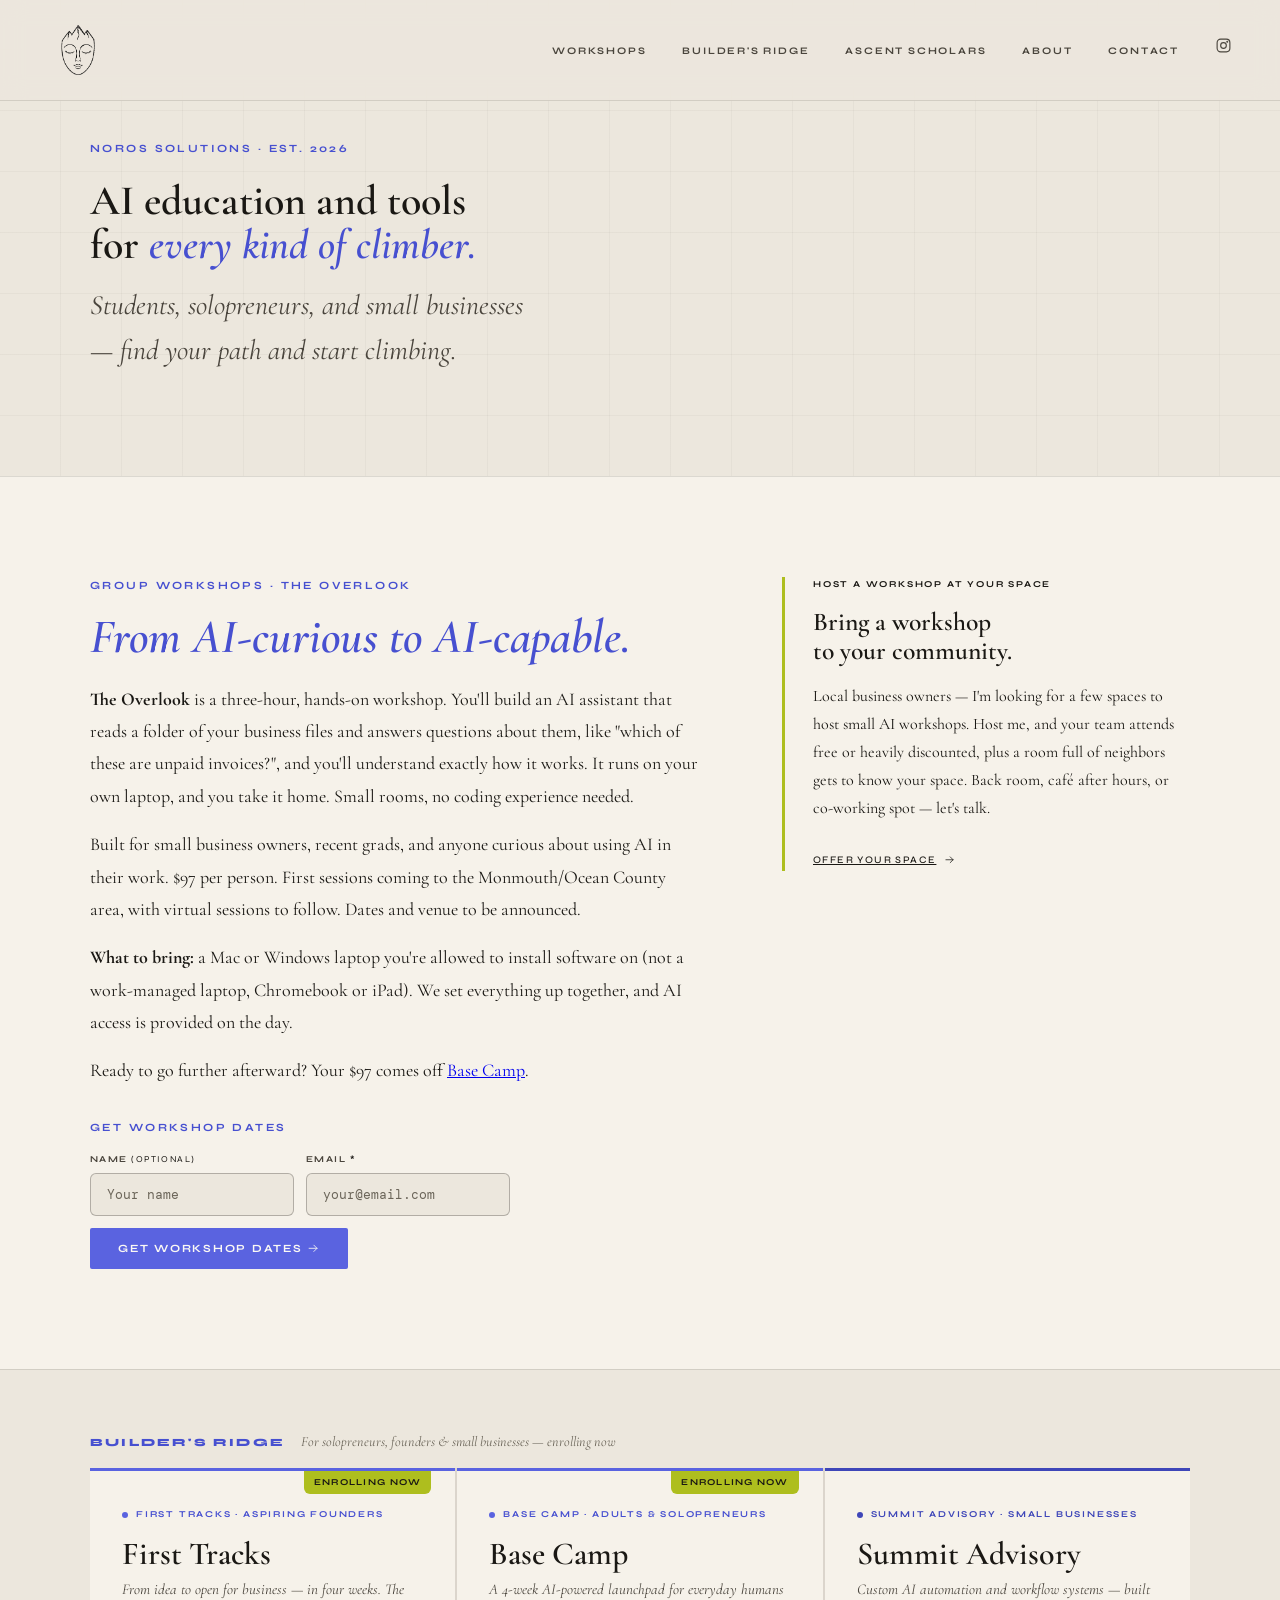
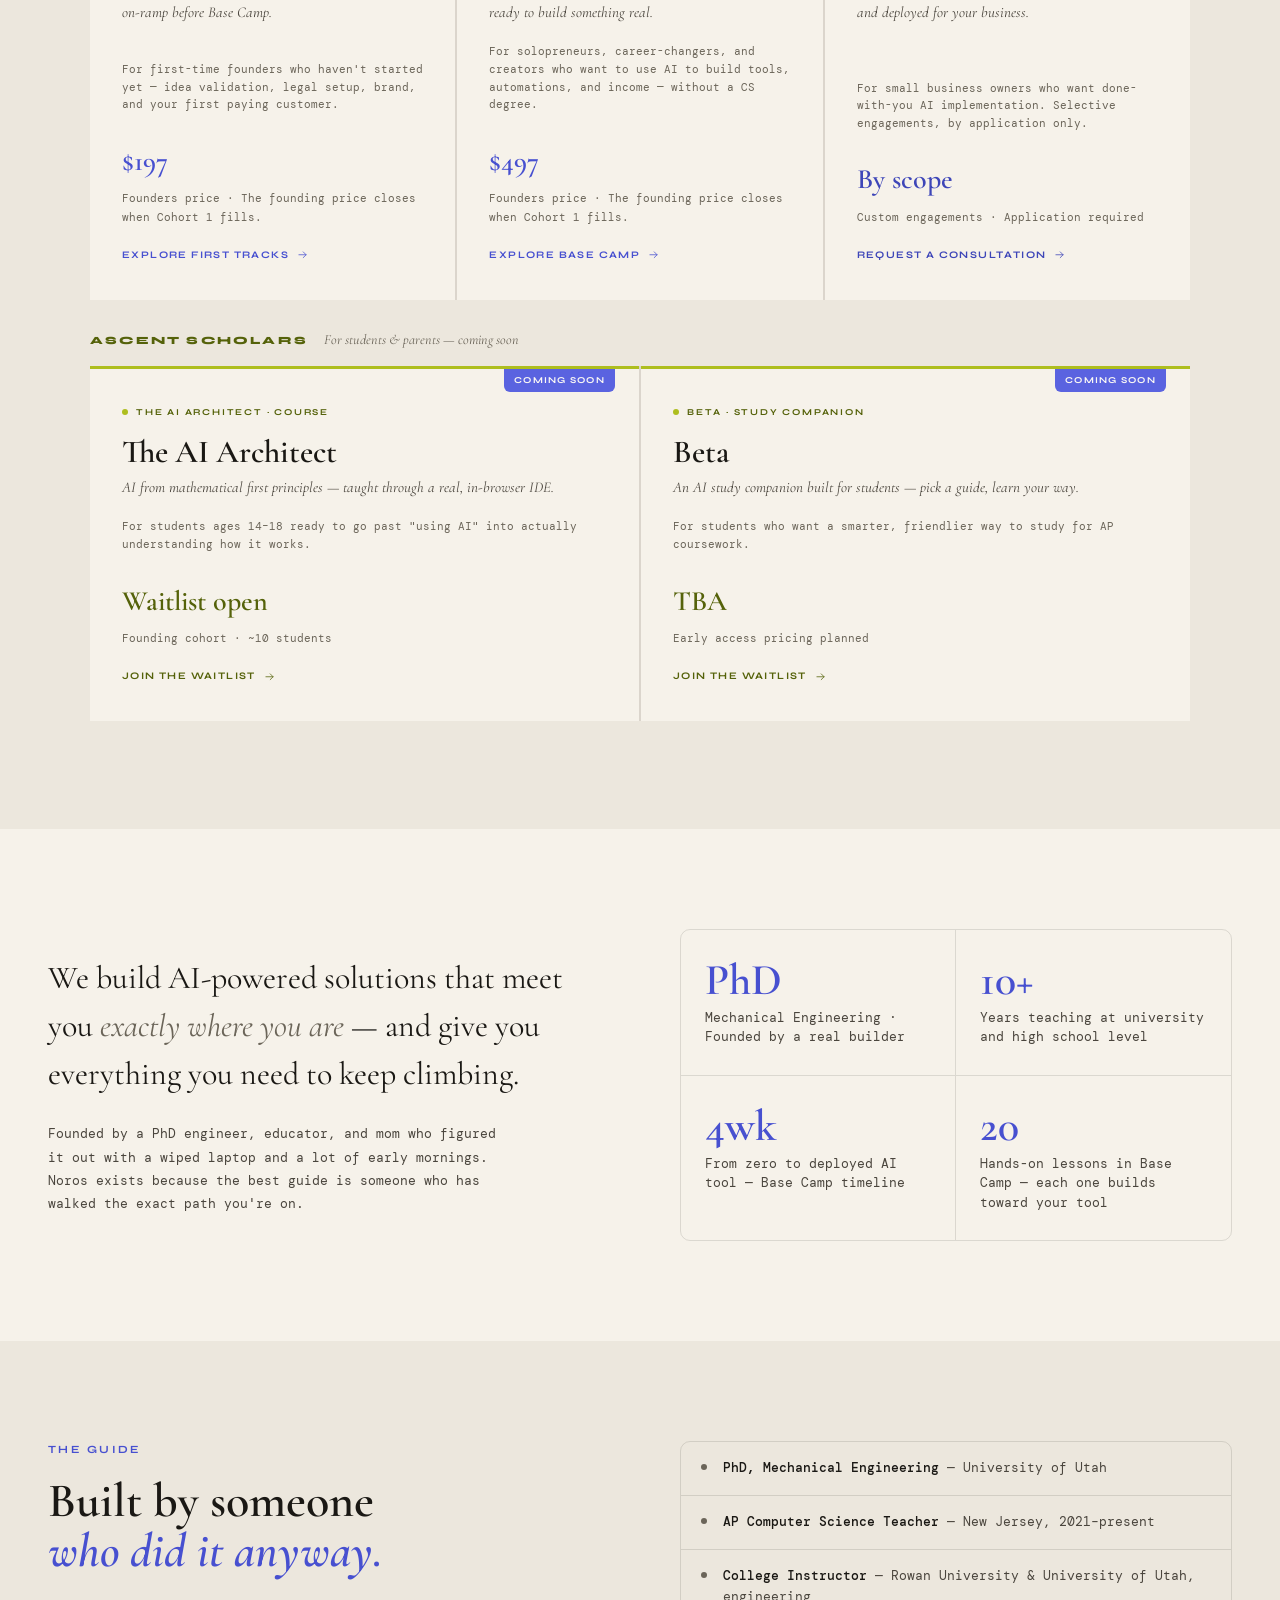
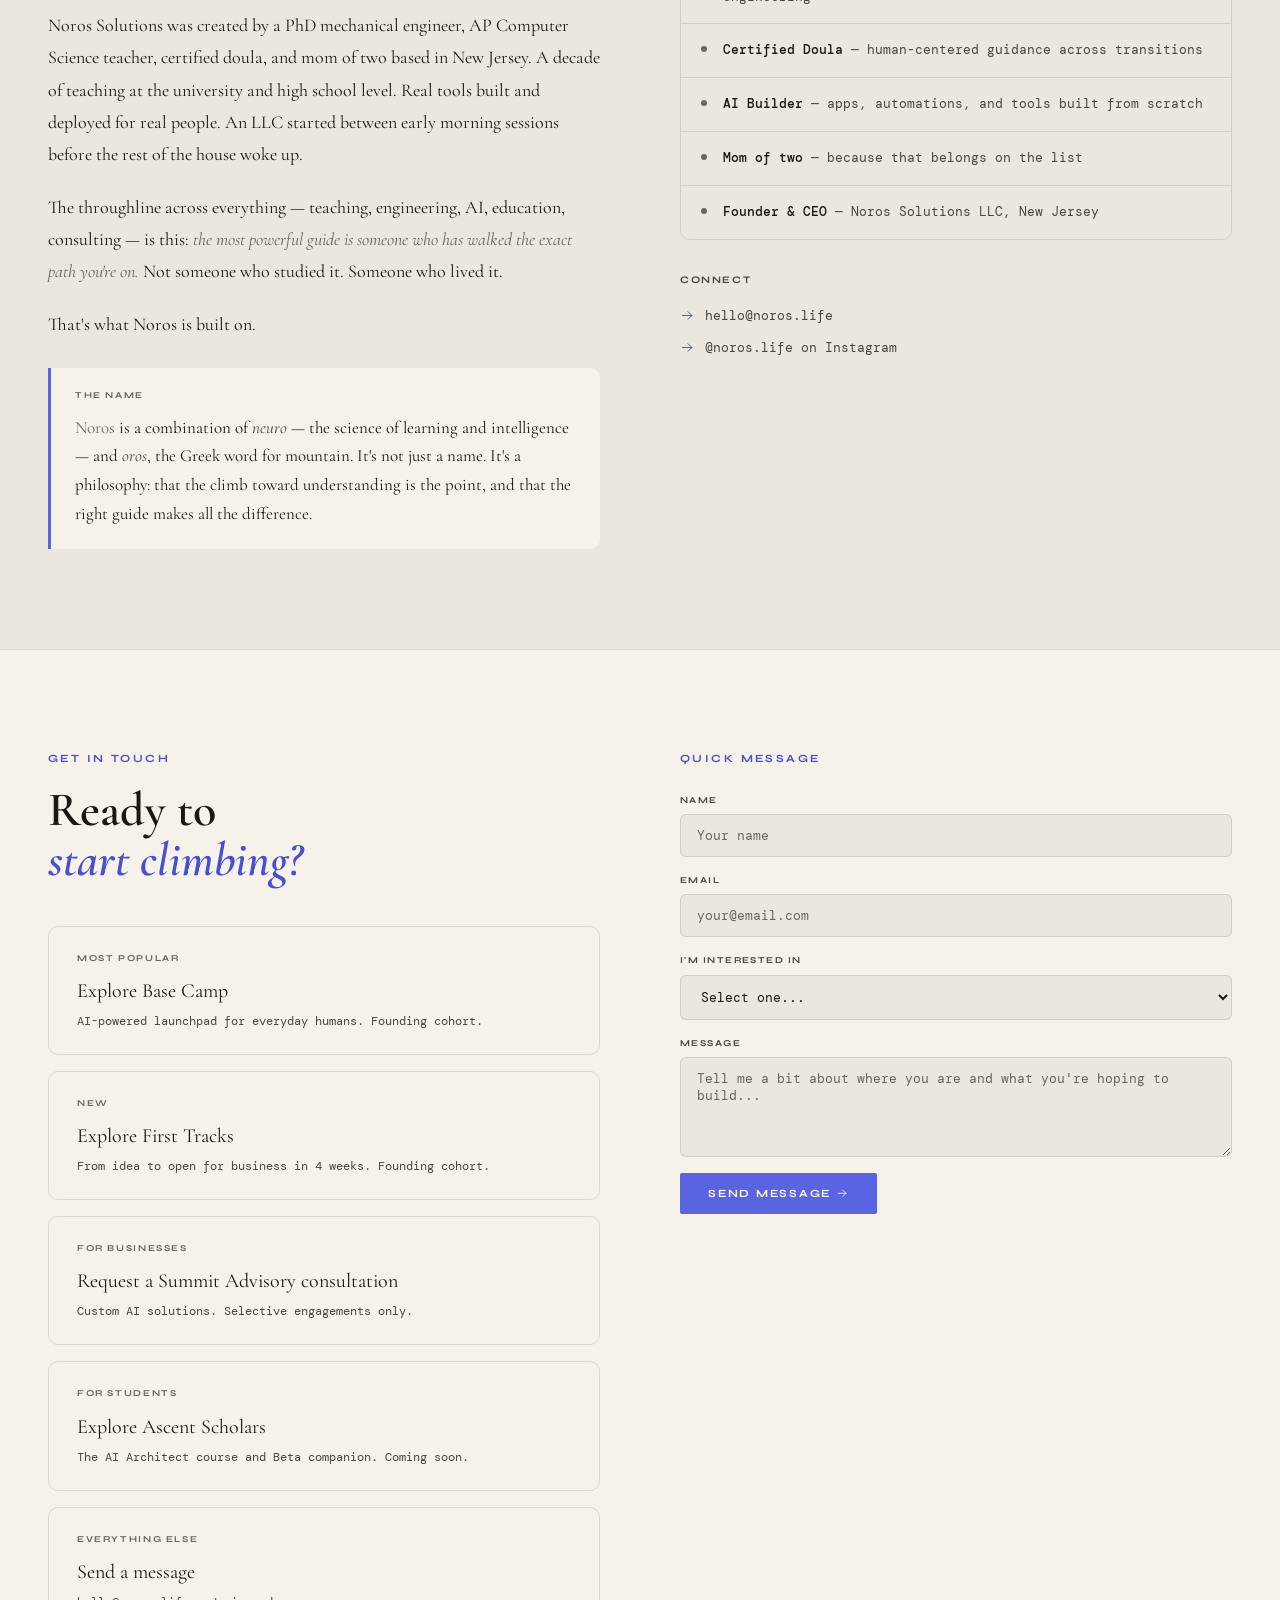
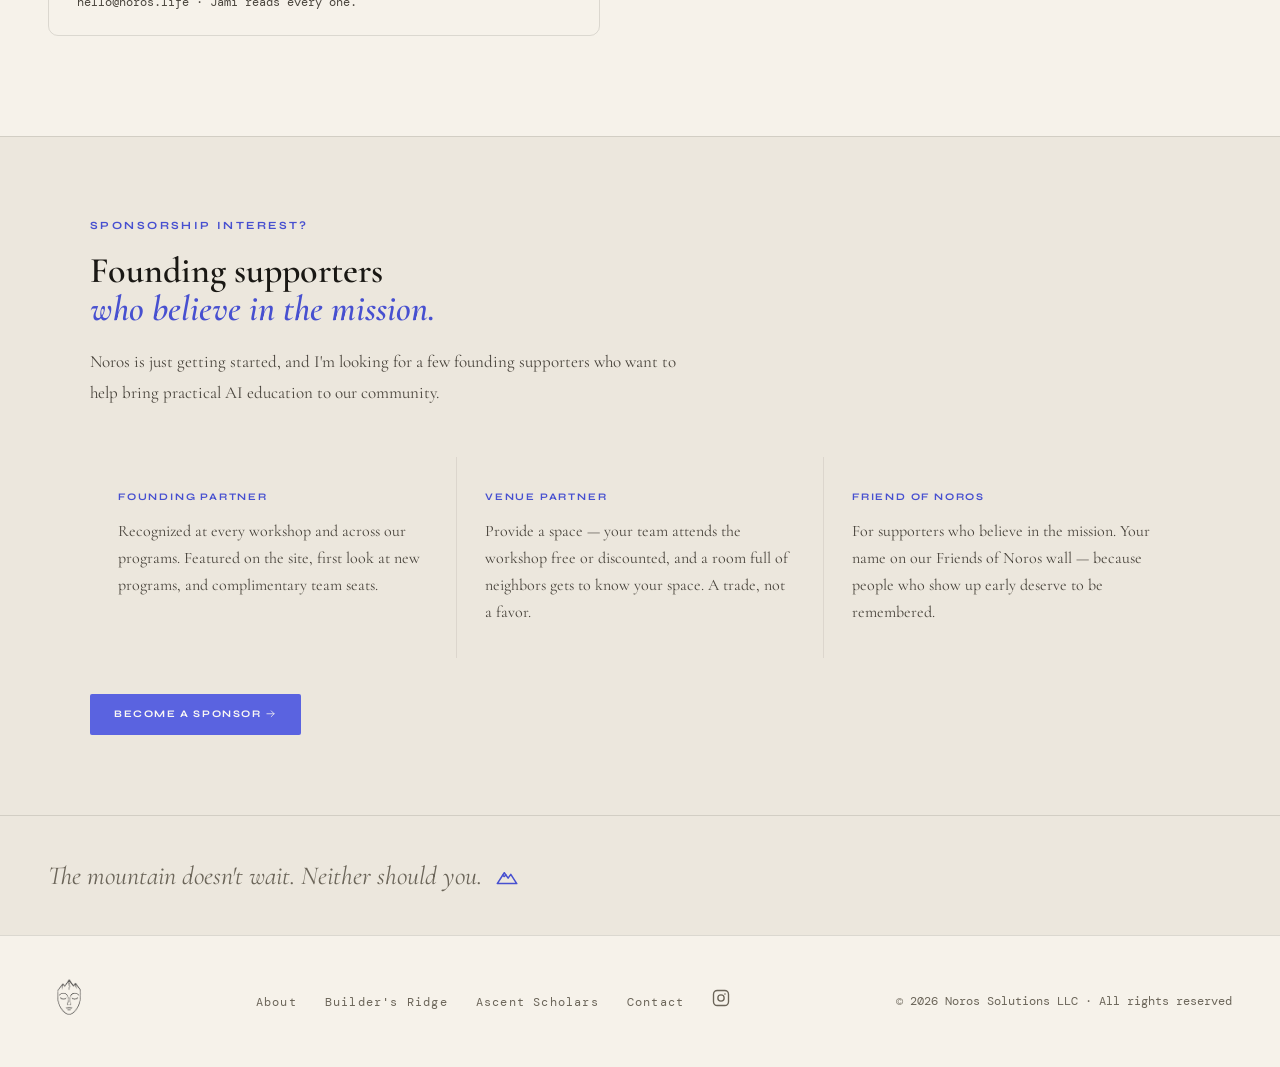
==== index.html @ 1e9efdba "Homepage: describe The Overlook by its outcome, add what-to-bring line Co-Authored-By: Claude Opus 5" ====
<!DOCTYPE html>
<html lang="en" data-theme="light">
<head>
<meta charset="UTF-8">
<meta name="viewport" content="width=device-width, initial-scale=1.0">
<meta name="description" content="Noros Solutions — AI education and consulting for students, solopreneurs, and small businesses.">
<title>Noros Solutions</title>
<link rel="icon" type="image/png" href="/images/favicon.png">
<link rel="apple-touch-icon" href="/images/apple-touch-icon.png">
<link rel="manifest" href="/manifest.webmanifest">
<meta name="theme-color" content="#ECE7DD">
<meta name="apple-mobile-web-app-title" content="Noros">
<link href="https://fonts.googleapis.com/css2?family=Cormorant+Garamond:ital,wght@0,400;0,600;1,400;1,600&family=DM+Mono:wght@400;500&family=Syne:wght@400;700;800&display=swap" rel="stylesheet">
<link rel="stylesheet" href="tokens.css">
<style>
  *, *::before, *::after { box-sizing: border-box; margin: 0; padding: 0; }
  .i { width: 1.15em; height: 1.15em; vertical-align: -0.2em; fill: none; stroke: currentColor; stroke-width: 1.6; stroke-linecap: round; stroke-linejoin: round; }
  html { scroll-behavior: smooth; }
  body { background: var(--bg); color: var(--text-primary); font-family: 'DM Mono', monospace; font-size: 15px; line-height: 1.7; overflow-x: hidden; }

  /* NAV */
  nav { position: fixed; top: 0; left: 0; right: 0; z-index: 100; display: flex; justify-content: space-between; align-items: center; padding: 20px 48px; background: var(--nav-bg); backdrop-filter: blur(12px); border-bottom: var(--rule); transition: padding 0.3s ease; overflow: visible; }
  nav.scrolled { padding: 14px 48px; }
  .nav-logo img { height: 60px; width: auto; display: block; }
  .nav-links { display: flex; gap: 36px; align-items: center; list-style: none; }
  .nav-links a { font-family: 'Syne', sans-serif; font-size: 10px; font-weight: 700; letter-spacing: 0.18em; text-transform: uppercase; color: var(--text-secondary); text-decoration: none; transition: color 0.2s; }
  .nav-links a:hover { color: var(--text-primary); }
  .nav-cta { font-family: 'Syne', sans-serif; font-size: 10px; font-weight: 700; letter-spacing: 0.16em; text-transform: uppercase; color: var(--on-accent) !important; background: var(--accent-fill); padding: 8px 18px; border-radius: 2px; text-decoration: none; transition: opacity 0.2s; }
  .nav-cta:hover { opacity: 0.85; }
  .nav-links a.nav-ig { display: inline-flex; align-items: center; gap: 10px; }
  .nav-ig .i { width: 17px; height: 17px; vertical-align: 0; }
  .nav-ig-label { display: none; }
  .nav-links.open .nav-ig-label { display: inline; }

  .nav-close-btn {
    display: none;
    background: none; border: none;
    color: var(--text-primary); font-size: 26px;
    cursor: pointer; padding: 4px 8px; line-height: 1;
  }
  .nav-menu-btn { display: none; background: none; border: none; cursor: pointer; padding: 4px; flex-direction: column; gap: 5px; }
  .nav-menu-btn span { display: block; width: 22px; height: 1px; background: var(--text-primary); }

  /* HERO */
  #home { display: flex; flex-direction: column; justify-content: center; padding: 140px 48px 48px; position: relative; overflow: hidden; }
  .hero-top { margin-bottom: 48px; }
  .hero-top-left { max-width: 50ch; }
  .hero-texture { position: absolute; inset: 0; z-index: 0; background-image: repeating-linear-gradient(0deg, transparent, transparent 60px, var(--texture-line) 60px, var(--texture-line) 61px), repeating-linear-gradient(90deg, transparent, transparent 60px, var(--texture-line) 60px, var(--texture-line) 61px); }
  .hero-content { position: relative; z-index: 3; max-width: 1100px; margin: 0 auto; width: 100%; }
  .hero-top { margin-bottom: 48px; }
  .hero-eyebrow { font-family: 'Syne', sans-serif; font-size: 11px; font-weight: 700; letter-spacing: 0.22em; text-transform: uppercase; color: var(--accent); margin-bottom: 20px; animation: fadeUp 1s 0.1s ease both; }
  @keyframes fadeUp { from { opacity: 0; transform: translateY(20px); } to { opacity: 1; transform: translateY(0); } }
  .hero-headline { font-family: 'Cormorant Garamond', serif; font-size: clamp(30px, 3.4vw, 42px); font-weight: 600; line-height: 1.05; color: var(--text-primary); margin-bottom: 16px; animation: fadeUp 1s 0.2s ease both; }
  .hero-headline em { font-style: italic; color: var(--accent); }
  .hero-sub { font-family: 'Cormorant Garamond', serif; font-size: clamp(20px, 2.8vw, 28px); font-style: italic; color: var(--text-secondary); max-width: 560px; line-height: 1.6; margin-bottom: 56px; animation: fadeUp 1s 0.3s ease both; }

  /* PATH CARDS */
  .path-grid { display: grid; grid-template-columns: repeat(3, 1fr); gap: 2px; background: var(--grid-gap); animation: fadeUp 1s 0.4s ease both; }
  .path-card { background: var(--surface); padding: 36px 32px; text-decoration: none; color: inherit; display: flex; flex-direction: column; position: relative; overflow: hidden; transition: background 0.3s; border-top: 3px solid transparent; }
  .path-card:hover { background: var(--bg); }
  .path-card.scholars { border-top-color: var(--ascent-fill); }
  .path-card.scholars2 { border-top-color: var(--ascent-fill); }
  .path-card.basecamp { border-top-color: var(--ridge-fill); }
  .path-card.advisory { border-top-color: var(--summit-fill); }
  .path-dot.scholars { background: var(--ascent-fill); }
  .path-dot.scholars2 { background: var(--ascent-fill); }
  .path-dot.basecamp { background: var(--ridge-fill); }
  .path-dot.advisory { background: var(--summit-fill); }
  .path-eyebrow.scholars { color: var(--ascent-text); }
  .path-eyebrow.scholars2 { color: var(--ascent-text); }
  .path-eyebrow.basecamp { color: var(--ridge-text); }
  .path-eyebrow.advisory { color: var(--summit-text); }
  .path-price.scholars { color: var(--ascent-text); }
  .path-price.scholars2 { color: var(--ascent-text); }
  .path-price.basecamp { color: var(--ridge-text); }
  .path-price.advisory { color: var(--summit-text); }
  .path-cta.scholars { color: var(--ascent-text); }
  .path-cta.scholars2 { color: var(--ascent-text); }
  .path-cta.basecamp { color: var(--ridge-text); }
  .path-cta.advisory { color: var(--summit-text); }
  .path-eyebrow { font-family: 'Syne', sans-serif; font-size: 9px; font-weight: 700; letter-spacing: 0.2em; text-transform: uppercase; margin-bottom: 16px; display: flex; align-items: center; gap: 8px; }
  .path-dot { width: 6px; height: 6px; border-radius: 50%; flex-shrink: 0; }
  .path-name { font-family: 'Cormorant Garamond', serif; font-size: clamp(24px, 2.5vw, 34px); font-weight: 600; line-height: 1.0; color: var(--text-primary); margin-bottom: 8px; }
  .path-tagline { font-family: 'Cormorant Garamond', serif; font-style: italic; font-size: 15px; color: var(--text-secondary); margin-bottom: 20px; line-height: 1.5; flex: 1; }
  .path-audience { font-size: 11px; color: var(--text-muted); line-height: 1.6; margin-bottom: 24px; }
  .path-price { font-family: 'Cormorant Garamond', serif; font-size: 28px; font-weight: 600; margin-bottom: 4px; }
  .path-price-note { font-size: 11px; color: var(--text-muted); margin-bottom: 20px; }
  .path-cta { font-family: 'Syne', sans-serif; font-size: 10px; font-weight: 700; letter-spacing: 0.14em; text-transform: uppercase; display: inline-flex; align-items: center; gap: 8px; transition: gap 0.2s; }
  .path-card:hover .path-cta { gap: 14px; }
  .path-badge { position: absolute; top: 0; right: 24px; font-family: 'Syne', sans-serif; font-size: 9px; font-weight: 700; letter-spacing: 0.14em; text-transform: uppercase; padding: 4px 10px; border-radius: 0 0 6px 6px; background: var(--pop-fill); color: var(--pop-ink); }

  /* MISSION */
  #mission { background: var(--surface); padding: 100px 48px; display: grid; grid-template-columns: 1fr 1fr; gap: 80px; align-items: center; }
  .mission-quote { font-family: 'Cormorant Garamond', serif; font-size: clamp(22px, 3vw, 32px); font-weight: 400; line-height: 1.5; color: var(--text-primary); }
  .mission-quote strong { font-style: italic; color: var(--text-muted); font-weight: 400; }
  .mission-stats { display: grid; grid-template-columns: 1fr 1fr; gap: 0; border: var(--rule); border-radius: 10px; }
  .stat-cell { padding: 28px 24px; border-right: var(--rule); border-bottom: var(--rule); }
  .stat-cell:nth-child(2n) { border-right: none; }
  .stat-cell:nth-last-child(-n+2) { border-bottom: none; }
  .stat-num { font-family: 'Cormorant Garamond', serif; font-size: 44px; font-weight: 600; color: var(--accent); line-height: 1; margin-bottom: 6px; }
  .stat-label { font-size: 13px; color: var(--text-secondary); line-height: 1.5; }

  /* ABOUT */
  #about { background: var(--bg); padding: 100px 48px; display: grid; grid-template-columns: 1fr 1fr; gap: 80px; align-items: start; }
  .section-eyebrow { font-family: 'Syne', sans-serif; font-size: 11px; font-weight: 700; letter-spacing: 0.22em; text-transform: uppercase; color: var(--accent); margin-bottom: 16px; }
  .section-title { font-family: 'Cormorant Garamond', serif; font-size: clamp(32px, 4vw, 48px); font-weight: 600; line-height: 1.05; color: var(--text-primary); margin-bottom: 20px; }
  .section-title em { font-style: italic; color: var(--accent); }
  .about-story { font-family: 'Cormorant Garamond', serif; font-size: 18px; line-height: 1.8; color: var(--text-primary); }
  .about-story p { margin-bottom: 20px; }
  .about-story p:last-child { margin-bottom: 0; }
  .about-story em { font-style: italic; color: var(--text-muted); }
  .about-credentials { border: var(--rule); border-radius: 10px; margin-bottom: 32px; }
  .credential-row { display: flex; gap: 16px; padding: 16px 20px; border-bottom: var(--rule); align-items: flex-start; }
  .credential-row:last-child { border-bottom: none; }
  .credential-dot { width: 6px; height: 6px; border-radius: 50%; background: var(--text-muted); flex-shrink: 0; margin-top: 6px; }
  .credential-text { font-size: 13px; color: var(--text-secondary); line-height: 1.6; }
  .credential-text strong { color: var(--text-primary); font-weight: 500; }
  .about-connect { font-family: 'Syne', sans-serif; font-size: 10px; font-weight: 700; letter-spacing: 0.16em; text-transform: uppercase; color: var(--text-secondary); margin-bottom: 16px; }
  .about-links { display: flex; flex-direction: column; gap: 10px; }
  .about-link { font-size: 13px; color: var(--text-secondary); text-decoration: none; display: flex; align-items: center; gap: 10px; transition: color 0.2s; }
  .about-link:hover { color: var(--text-primary); }
  .about-link-arrow { color: var(--accent); display: inline-flex; }

  /* CONTACT */
  #contact { background: var(--surface); padding: 100px 48px; display: grid; grid-template-columns: 1fr 1fr; gap: 80px; align-items: start; border-top: var(--rule); }
  .contact-options { margin-top: 40px; display: flex; flex-direction: column; gap: 16px; }
  .contact-option { border: var(--rule); border-radius: 10px; padding: 24px 28px; text-decoration: none; color: inherit; display: block; transition: border-color 0.2s, background 0.2s; }
  .contact-option:hover { border-color: var(--accent-fill); background: var(--bg); }
  .contact-option-label { font-family: 'Syne', sans-serif; font-size: 9px; font-weight: 700; letter-spacing: 0.18em; text-transform: uppercase; color: var(--text-muted); margin-bottom: 8px; }
  .contact-option-title { font-family: 'Cormorant Garamond', serif; font-size: 20px; color: var(--text-primary); margin-bottom: 4px; }
  .contact-option-desc { font-size: 12px; color: var(--text-secondary); line-height: 1.5; }
  .contact-form { display: flex; flex-direction: column; gap: 16px; }
  .form-group { display: flex; flex-direction: column; gap: 6px; }
  .form-label { font-family: 'Syne', sans-serif; font-size: 9px; font-weight: 700; letter-spacing: 0.16em; text-transform: uppercase; color: var(--text-secondary); }
  .form-input, .form-textarea, .form-select { background: var(--bg); border: var(--rule); color: var(--text-primary); font-family: 'DM Mono', monospace; font-size: 13px; padding: 12px 16px; border-radius: 6px; outline: none; transition: border-color 0.2s; width: 100%; }
  .form-input:focus, .form-textarea:focus, .form-select:focus { border-color: var(--accent-fill); }
  .form-input::placeholder, .form-textarea::placeholder { color: var(--text-muted); }
  .form-textarea { resize: vertical; min-height: 100px; }
  .form-select option { background: var(--surface); }
  .form-submit { font-family: 'Syne', sans-serif; font-size: 11px; font-weight: 700; letter-spacing: 0.16em; text-transform: uppercase; background: var(--accent-fill); color: var(--on-accent); border: none; padding: 14px 28px; border-radius: 2px; cursor: pointer; transition: opacity 0.2s; align-self: flex-start; }
  .form-submit:hover { opacity: 0.85; }

  /* MOUNTAIN FOOTER */
  .mountain-footer { position: relative; height: 120px; display: flex; align-items: center; background: var(--bg); border-top: var(--rule); padding: 0 48px; }
  .mountain-footer-text { font-family: 'Cormorant Garamond', serif; font-size: clamp(18px, 2.5vw, 26px); font-style: italic; color: var(--text-muted); display: flex; align-items: center; gap: 12px; }
  .mountain-icon { display: inline-flex; color: var(--accent); }
  .mountain-icon .i { width: 26px; height: 26px; stroke-width: 1.4; }

  /* FOOTER */
  footer { background: var(--surface); padding: 40px 48px; display: flex; justify-content: space-between; align-items: center; border-top: var(--rule); flex-wrap: wrap; gap: 20px; }
  .footer-logo img { height: 42px; width: auto; }
  .footer-links { display: flex; gap: 28px; list-style: none; flex-wrap: wrap; }
  .footer-links a { font-size: 12px; letter-spacing: 0.1em; color: var(--text-muted); text-decoration: none; transition: color 0.2s; }
  .footer-links a:hover { color: var(--text-secondary); }
  .footer-copy { font-size: 12px; color: var(--text-muted); }

  /* REVEAL */
  .reveal { opacity: 0; transform: translateY(20px); transition: opacity 0.7s ease, transform 0.7s ease; }
  .reveal.visible { opacity: 1; transform: translateY(0); }
  .reveal-delay-1 { transition-delay: 0.1s; }
  .reveal-delay-2 { transition-delay: 0.2s; }

  /* MOBILE */
  @media (max-width: 768px) {
    .nav-links { display: none; }
    .nav-menu-btn { display: flex; }
    .nav-close-btn {
      display: none;
      position: fixed; top: 16px; right: 20px;
      z-index: 1000; background: none; border: none;
      color: var(--text-primary); font-size: 28px;
      cursor: pointer; padding: 4px 10px; line-height: 1;
    }
    .nav-links.open {
      display: block !important;
      position: fixed;
      top: 0; left: 0;
      width: 100vw; height: 100vh;
      background: var(--overlay-bg);
      padding: 80px 32px 40px;
      z-index: 999;
      overflow-y: auto;
      box-sizing: border-box;
    }
    .nav-links.open li { display: block !important; border-bottom: 1px solid var(--border-soft); list-style: none; }
    .nav-links.open a { display: block !important; padding: 16px 0; font-size: 18px !important; color: var(--text-primary) !important; letter-spacing: 0.06em; text-decoration: none; }
    .nav-close-btn.visible { display: block !important; }

    /* ── MOBILE LAYOUT ── */
    nav { padding: 16px 24px; }
    .nav-logo img { height: 40px; }
    #home { padding: 88px 24px 36px; overflow: visible; }
    .hero-sub { margin-bottom: 36px; }
    .path-grid { grid-template-columns: 1fr; }
    .path-card { padding: 28px 24px; }
    #mission { grid-template-columns: 1fr; gap: 48px; padding: 72px 24px; }
    #about { grid-template-columns: 1fr; gap: 48px; padding: 72px 24px; }
    #contact { grid-template-columns: 1fr; gap: 48px; padding: 72px 24px; }
    .mountain-footer { height: 90px; padding: 0 24px; }
    .mountain-footer-text { font-size: 18px; }
    .mountain-icon { display: none; }
    footer { flex-direction: column; align-items: flex-start; padding: 32px 24px; gap: 24px; }
    .footer-links { flex-direction: column; gap: 12px; }
  }

  .noros-origin {
    margin-top: 28px;
    border-left: 3px solid var(--accent-fill);
    background: var(--surface);
    border-radius: 0 10px 10px 0;
    padding: 20px 24px;
  }
  .noros-origin-label {
    font-family: 'Syne', sans-serif;
    font-size: 9px; font-weight: 700;
    letter-spacing: 0.18em; text-transform: uppercase;
    color: var(--text-muted); margin-bottom: 10px;
  }
  .noros-origin-text {
    font-family: 'Cormorant Garamond', serif;
    font-size: 17px; line-height: 1.7; color: var(--text-primary);
  }
  .noros-origin-text strong { color: var(--text-muted); font-weight: 400; }
  .noros-origin-text em { font-style: italic; color: var(--text-secondary); }

  /* TRACK ROWS */
  .path-badge { position: absolute; top: 0; right: 24px; font-family: 'Syne', sans-serif; font-size: 9px; font-weight: 700; letter-spacing: 0.14em; text-transform: uppercase; padding: 4px 10px; border-radius: 0 0 6px 6px; background: var(--pop-fill); color: var(--pop-ink); }
  .path-badge.soon { background: var(--brand-fill); color: var(--brand-ink); }
  .track-row { margin-bottom: 28px; }
  .track-row-header { display: flex; align-items: baseline; gap: 16px; margin-bottom: 14px; flex-wrap: wrap; }
  .track-row-label { font-family: 'Syne', sans-serif; font-size: 11px; font-weight: 800; letter-spacing: 0.2em; text-transform: uppercase; color: var(--ridge-text); }
  .track-row-label.row2 { color: var(--ascent-text); }
  .track-row-sub { font-family: 'Cormorant Garamond', serif; font-style: italic; font-size: 14px; color: var(--text-muted); }
  .path-card.firsttracks { border-top-color: var(--ridge-fill); }
  .path-dot.firsttracks { background: var(--ridge-fill); }
  .path-eyebrow.firsttracks { color: var(--ridge-text); }
  .path-price.firsttracks { color: var(--ridge-text); }
  .path-cta.firsttracks { color: var(--ridge-text); }
  @media (max-width: 768px) {
    .track-row-header { flex-direction: column; gap: 4px; }
  }

  /* COURSES (path cards — extracted from hero into own section) */
  #courses { background: var(--bg); padding: 0 48px 80px; border-top: var(--rule); }
  .courses-inner { max-width: 1100px; margin: 0 auto; width: 100%; padding-top: 60px; }
  @media (max-width: 768px) {
    #courses { padding: 0 24px 56px; }
    .courses-inner { padding-top: 40px; }
  }

  /* WORKSHOPS */
  #workshops {
    background: var(--surface); color: var(--text-primary); padding: 100px 48px; border-top: var(--rule);
  }
  .workshops-inner { max-width: 1100px; margin: 0 auto; display: grid; grid-template-columns: 3fr 2fr; gap: 80px; align-items: start; }
  .workshops-body { font-family: 'Cormorant Garamond', serif; font-size: 18px; line-height: 1.8; color: var(--text-primary); margin-bottom: 32px; }
  .workshops-body p { margin-bottom: 16px; }
  .workshops-body p:last-child { margin-bottom: 0; }

  .workshop-form { display: flex; flex-direction: column; gap: 12px; max-width: 420px; }
  .workshop-form-row { display: grid; grid-template-columns: 1fr 1fr; gap: 12px; }
  .workshop-form-success { display: none; border-left: 3px solid var(--accent-fill); background: var(--pop-wash); padding: 20px 24px; border-radius: 0 10px 10px 0; }
  .workshop-form-success.visible { display: block; }
  .workshop-form-success-title { font-family: 'Cormorant Garamond', serif; font-size: 20px; color: var(--text-primary); margin-bottom: 6px; }
  .workshop-form-success-sub { font-size: 12px; color: var(--text-primary); line-height: 1.6; }

  .workshops-host { border-left: 3px solid var(--pop-fill); padding-left: 28px; }
  .workshops-host-eyebrow { font-family: 'Syne', sans-serif; font-size: 9px; font-weight: 700; letter-spacing: 0.2em; text-transform: uppercase; color: var(--text-primary); margin-bottom: 14px; }
  .workshops-host-title { font-family: 'Cormorant Garamond', serif; font-size: clamp(20px, 2vw, 26px); font-weight: 600; color: var(--text-primary); line-height: 1.15; margin-bottom: 16px; }
  .workshops-host-body { font-family: 'Cormorant Garamond', serif; font-size: 16px; line-height: 1.75; color: var(--text-primary); margin-bottom: 24px; }
  .workshops-host-link { font-family: 'Syne', sans-serif; font-size: 10px; font-weight: 700; letter-spacing: 0.14em; text-transform: uppercase; color: var(--text-primary); text-decoration: underline; font-weight: 500; display: inline-flex; align-items: center; gap: 8px; transition: gap 0.2s; }
  .workshops-host-link:hover { gap: 14px; }

  @media (max-width: 768px) {
    #workshops { padding: 72px 24px; }
    .workshops-inner { grid-template-columns: 1fr; gap: 48px; }
    .workshop-form-row { grid-template-columns: 1fr; }
  }

    /* WORKSHOPS — oatmeal light-band overrides */
  #workshops .form-input,
  #workshops .form-textarea,
  #workshops .form-select { background: var(--bg); border: 1px solid var(--border-strong); color: var(--text-primary); }
  #workshops .form-input::placeholder,
  #workshops .form-textarea::placeholder { color: var(--text-muted); }
  #workshops .form-select option { background: var(--surface); }

  /* SPONSORSHIP */
  #sponsorship { background: var(--bg); padding: 80px 48px; border-top: var(--rule); }
  .sponsorship-inner { max-width: 1100px; margin: 0 auto; }
  .sponsorship-header { max-width: 600px; margin-bottom: 48px; }
  .sponsorship-intro { font-family: 'Cormorant Garamond', serif; font-size: 17px; line-height: 1.8; color: var(--text-secondary); margin-top: 16px; }
  .sponsor-tiers { display: grid; grid-template-columns: repeat(3, 1fr); gap: 1px; background: var(--grid-gap); margin-bottom: 36px; }
  .sponsor-tier { background: var(--bg); padding: 32px 28px; display: flex; flex-direction: column; }
  .sponsor-tier-name { font-family: 'Syne', sans-serif; font-size: 10px; font-weight: 700; letter-spacing: 0.18em; text-transform: uppercase; color: var(--accent); margin-bottom: 12px; }
  .sponsor-tier-desc { font-family: 'Cormorant Garamond', serif; font-size: 16px; line-height: 1.7; color: var(--text-secondary); flex: 1; }
  .sponsorship-cta { font-family: 'Syne', sans-serif; font-size: 10px; font-weight: 700; letter-spacing: 0.16em; text-transform: uppercase; color: var(--on-accent); background: var(--accent-fill); padding: 12px 24px; border-radius: 2px; text-decoration: none; display: inline-block; transition: opacity 0.2s; }
  .sponsorship-cta:hover { opacity: 0.8; }

  @media (max-width: 768px) {
    #sponsorship { padding: 64px 24px; }
    .sponsor-tiers { grid-template-columns: 1fr; }
  }
</style>
</head>
<body>
<!-- Line icons: drawn, because Syne / DM Mono / Cormorant have no arrow, check or symbol glyphs -->
<svg width="0" height="0" style="position:absolute" aria-hidden="true">
  <defs>
    <symbol id="i-flow" viewBox="0 0 24 24"><circle cx="5" cy="6" r="2.2"/><circle cx="19" cy="6" r="2.2"/><circle cx="12" cy="18" r="2.2"/><path d="M7.2 6h9.6M6.2 7.9l4.7 8.2M17.8 7.9l-4.7 8.2"/></symbol>
    <symbol id="i-chat" viewBox="0 0 24 24"><path d="M4 5h16v10H10l-4 4v-4H4z"/><path d="M8 9h8M8 12h5"/></symbol>
    <symbol id="i-code" viewBox="0 0 24 24"><path d="M8 7l-5 5 5 5M16 7l5 5-5 5M13.5 5l-3 14"/></symbol>
    <symbol id="i-compass" viewBox="0 0 24 24"><circle cx="12" cy="12" r="9"/><path d="M15.5 8.5l-2 5-5 2 2-5z"/></symbol>
    <symbol id="i-funnel" viewBox="0 0 24 24"><path d="M3 5h18l-7 8v6l-4-2v-4z"/></symbol>
    <symbol id="i-book" viewBox="0 0 24 24"><path d="M12 6.5C10 5 7 4.5 3 5v13c4-.5 7 0 9 1.5 2-1.5 5-2 9-1.5V5c-4-.5-7 0-9 1.5zM12 6.5v13"/></symbol>
    <symbol id="i-check" viewBox="0 0 24 24"><path d="M4.5 12.5l4.5 4.5L19.5 6.5"/></symbol>
    <symbol id="i-x" viewBox="0 0 24 24"><path d="M6.5 6.5l11 11M17.5 6.5l-11 11"/></symbol>
    <symbol id="i-arrow-r" viewBox="0 0 24 24"><path d="M4 12h15M13 6l6 6-6 6"/></symbol>
    <symbol id="i-arrow-l" viewBox="0 0 24 24"><path d="M20 12H5M11 6l-6 6 6 6"/></symbol>
    <symbol id="i-mountain" viewBox="0 0 24 24"><path d="M3 19l6.5-10 3.5 5 2.5-3.5L21 19z"/><path d="M8 11.3l1.5 1.2 1.5-1.4"/></symbol>
    <symbol id="i-instagram" viewBox="0 0 24 24"><rect x="3" y="3" width="18" height="18" rx="5"/><circle cx="12" cy="12" r="4"/><circle cx="17.3" cy="6.7" r=".6" fill="currentColor"/></symbol>
  </defs>
</svg>

<nav id="navbar">
  <a href="#home" class="nav-logo">
    <img src="/images/noros-logo.png" alt="Noros Solutions">
  </a>
  <ul class="nav-links" id="nav-links">
    <li><a href="#workshops">Workshops</a></li>
    <li><a href="builders-ridge.html">Builder's Ridge</a></li>
    <li><a href="ascent-scholars.html">Ascent Scholars</a></li>
    <li><a href="#about">About</a></li>
    <li><a href="#contact">Contact</a></li>
    <li><a href="https://instagram.com/noros.life" target="_blank" rel="noopener" class="nav-ig" aria-label="Noros Solutions on Instagram"><svg class="i" aria-hidden="true"><use href="#i-instagram"/></svg><span class="nav-ig-label">Instagram</span></a></li>
  </ul>
  <button class="nav-menu-btn" id="menu-btn" aria-label="Open menu">
    <span></span><span></span><span></span>
  </button>
  <button class="nav-close-btn" id="nav-close-btn" aria-label="Close menu"><svg class="i" aria-hidden="true"><use href="#i-x"/></svg></button>
</nav>

<section id="home">
  <div class="hero-texture"></div>
  <div class="hero-content">
    <div class="hero-top">
      <div class="hero-top-left">
        <div class="hero-eyebrow">Noros Solutions · Est. 2026</div>
        <h1 class="hero-headline">
          AI education and tools<br>for <em>every kind of climber.</em>
        </h1>
        <p class="hero-sub">Students, solopreneurs, and small businesses — find your path and start climbing.</p>
      </div>
    </div>
  </div>
</section>

<!-- WORKSHOPS -->
<section id="workshops">
  <div class="workshops-inner reveal">
    <div>
      <div class="section-eyebrow">Group Workshops · The Overlook</div>
      <h2 class="section-title"><em>From AI-curious to AI-capable.</em></h2>
      <div class="workshops-body">
        <p><strong>The Overlook</strong> is a three-hour, hands-on workshop. You'll build an AI assistant that reads a folder of your business files and answers questions about them, like "which of these are unpaid invoices?", and you'll understand exactly how it works. It runs on your own laptop, and you take it home. Small rooms, no coding experience needed.</p>
        <p>Built for small business owners, recent grads, and anyone curious about using AI in their work. $97 per person. First sessions coming to the Monmouth/Ocean County area, with virtual sessions to follow. Dates and venue to be announced.</p>
        <p><strong>What to bring:</strong> a Mac or Windows laptop you're allowed to install software on (not a work-managed laptop, Chromebook or iPad). We set everything up together, and AI access is provided on the day.</p>
        <p>Ready to go further afterward? Your $97 comes off <a href="basecamp.html">Base Camp</a>.</p>
      </div>

      <div id="workshop-form-wrap">
        <div class="section-eyebrow" style="margin-bottom:14px;">Get workshop dates</div>
        <form class="workshop-form" id="workshop-signup-form" novalidate>
          <input type="hidden" name="interest" value="workshops">
          <div class="workshop-form-row">
            <div class="form-group">
              <label class="form-label" for="ws-name">Name <span style="color:var(--text-primary);font-weight:400;">(optional)</span></label>
              <input class="form-input" type="text" id="ws-name" name="name" placeholder="Your name" autocomplete="name">
            </div>
            <div class="form-group">
              <label class="form-label" for="ws-email">Email <span style="color:var(--text-primary);">*</span></label>
              <input class="form-input" type="email" id="ws-email" name="email" placeholder="your@email.com" required autocomplete="email">
            </div>
          </div>
          <div>
            <button type="submit" class="form-submit" id="ws-submit">Get workshop dates <svg class="i" aria-hidden="true"><use href="#i-arrow-r"/></svg></button>
          </div>
          <p id="ws-error" style="display:none;font-size:12px;color:var(--negative);margin-top:4px;">Please enter a valid email address.</p>
        </form>
        <div class="workshop-form-success" id="workshop-success">
          <div class="workshop-form-success-title">You're on the list.</div>
          <div class="workshop-form-success-sub">I'll send dates directly to your inbox as soon as the first sessions are confirmed. See you on the mountain.</div>
        </div>
      </div>
    </div>

    <div class="workshops-host reveal reveal-delay-1">
      <div class="workshops-host-eyebrow">Host a Workshop at Your Space</div>
      <h3 class="workshops-host-title">Bring a workshop<br>to your community.</h3>
      <p class="workshops-host-body">Local business owners — I'm looking for a few spaces to host small AI workshops. Host me, and your team attends free or heavily discounted, plus a room full of neighbors gets to know your space. Back room, café after hours, or co-working spot — let's talk.</p>
      <a href="mailto:hello@noros.life?subject=Workshop%20space%20inquiry" class="workshops-host-link">Offer your space <svg class="i" aria-hidden="true"><use href="#i-arrow-r"/></svg></a>
    </div>
  </div>
</section>

<!-- COURSES -->
<section id="courses">
  <div class="courses-inner">
    <div class="track-row">
      <div class="track-row-header">
        <div class="track-row-label">Builder's Ridge</div>
        <div class="track-row-sub">For solopreneurs, founders &amp; small businesses — enrolling now</div>
      </div>
      <div class="path-grid">

        <a href="firsttracks.html" class="path-card firsttracks">
          <div class="path-badge">Enrolling now</div>
          <div class="path-eyebrow firsttracks">
            <span class="path-dot firsttracks"></span>
            First Tracks · Aspiring founders
          </div>
          <div class="path-name">First Tracks</div>
          <div class="path-tagline">From idea to open for business — in four weeks. The on-ramp before Base Camp.</div>
          <div class="path-audience">For first-time founders who haven't started yet — idea validation, legal setup, brand, and your first paying customer.</div>
          <div class="path-price firsttracks">$197</div>
          <div class="path-price-note">Founders price · The founding price closes when Cohort 1 fills.</div>
          <span class="path-cta firsttracks">Explore First Tracks <svg class="i" aria-hidden="true"><use href="#i-arrow-r"/></svg></span>
        </a>

        <a href="basecamp.html" class="path-card basecamp">
          <div class="path-badge">Enrolling now</div>
          <div class="path-eyebrow basecamp">
            <span class="path-dot basecamp"></span>
            Base Camp · Adults &amp; solopreneurs
          </div>
          <div class="path-name">Base Camp</div>
          <div class="path-tagline">A 4-week AI-powered launchpad for everyday humans ready to build something real.</div>
          <div class="path-audience">For solopreneurs, career-changers, and creators who want to use AI to build tools, automations, and income — without a CS degree.</div>
          <div class="path-price basecamp">$497</div>
          <div class="path-price-note">Founders price · The founding price closes when Cohort 1 fills.</div>
          <span class="path-cta basecamp">Explore Base Camp <svg class="i" aria-hidden="true"><use href="#i-arrow-r"/></svg></span>
        </a>

        <a href="summit-advisory.html" class="path-card advisory">
          <div class="path-eyebrow advisory">
            <span class="path-dot advisory"></span>
            Summit Advisory · Small businesses
          </div>
          <div class="path-name">Summit Advisory</div>
          <div class="path-tagline">Custom AI automation and workflow systems — built and deployed for your business.</div>
          <div class="path-audience">For small business owners who want done-with-you AI implementation. Selective engagements, by application only.</div>
          <div class="path-price advisory">By scope</div>
          <div class="path-price-note">Custom engagements · Application required</div>
          <span class="path-cta advisory">Request a consultation <svg class="i" aria-hidden="true"><use href="#i-arrow-r"/></svg></span>
        </a>

      </div>
    </div>

    <div class="track-row">
      <div class="track-row-header">
        <div class="track-row-label row2">Ascent Scholars</div>
        <div class="track-row-sub">For students &amp; parents — coming soon</div>
      </div>
      <div class="path-grid" style="grid-template-columns: repeat(2, 1fr);">

        <a href="ascent-scholars.html" class="path-card scholars">
          <div class="path-badge soon">Coming soon</div>
          <div class="path-eyebrow scholars">
            <span class="path-dot scholars"></span>
            The AI Architect · Course
          </div>
          <div class="path-name">The AI Architect</div>
          <div class="path-tagline">AI from mathematical first principles — taught through a real, in-browser IDE.</div>
          <div class="path-audience">For students ages 14–18 ready to go past "using AI" into actually understanding how it works.</div>
          <div class="path-price scholars">Waitlist open</div>
          <div class="path-price-note">Founding cohort · ~10 students</div>
          <span class="path-cta scholars">Join the waitlist <svg class="i" aria-hidden="true"><use href="#i-arrow-r"/></svg></span>
        </a>

        <a href="ascent-scholars.html" class="path-card scholars2">
          <div class="path-badge soon">Coming soon</div>
          <div class="path-eyebrow scholars2">
            <span class="path-dot scholars2"></span>
            Beta · Study companion
          </div>
          <div class="path-name">Beta</div>
          <div class="path-tagline">An AI study companion built for students — pick a guide, learn your way.</div>
          <div class="path-audience">For students who want a smarter, friendlier way to study for AP coursework.</div>
          <div class="path-price scholars2">TBA</div>
          <div class="path-price-note">Early access pricing planned</div>
          <span class="path-cta scholars2">Join the waitlist <svg class="i" aria-hidden="true"><use href="#i-arrow-r"/></svg></span>
        </a>

      </div>
    </div>
  </div>
</section>

<section id="mission" class="reveal">
  <div>
    <p class="mission-quote">
      We build AI-powered solutions that meet you <strong>exactly where you are</strong> — and give you everything you need to keep climbing.
    </p>
    <p style="font-size:13px; color:var(--text-secondary); line-height:1.8; max-width:460px; margin-top:24px;">
      Founded by a PhD engineer, educator, and mom who figured it out with a wiped laptop and a lot of early mornings. Noros exists because the best guide is someone who has walked the exact path you're on.
    </p>
  </div>
  <div class="mission-stats">
    <div class="stat-cell">
      <div class="stat-num">PhD</div>
      <div class="stat-label">Mechanical Engineering · Founded by a real builder</div>
    </div>
    <div class="stat-cell">
      <div class="stat-num">10+</div>
      <div class="stat-label">Years teaching at university and high school level</div>
    </div>
    <div class="stat-cell">
      <div class="stat-num">4wk</div>
      <div class="stat-label">From zero to deployed AI tool — Base Camp timeline</div>
    </div>
    <div class="stat-cell">
      <div class="stat-num">20</div>
      <div class="stat-label">Hands-on lessons in Base Camp — each one builds toward your tool</div>
    </div>
  </div>
</section>

<section id="about" class="reveal">
  <div>
    <div class="section-eyebrow">The guide</div>
    <h2 class="section-title">Built by someone<br><em>who did it anyway.</em></h2>
    <div class="about-story" style="margin-top:32px;">
      <p>Noros Solutions was created by a PhD mechanical engineer, AP Computer Science teacher, certified doula, and mom of two based in New Jersey. A decade of teaching at the university and high school level. Real tools built and deployed for real people. An LLC started between early morning sessions before the rest of the house woke up.</p>
      <p>The throughline across everything — teaching, engineering, AI, education, consulting — is this: <em>the most powerful guide is someone who has walked the exact path you're on.</em> Not someone who studied it. Someone who lived it.</p>
      <p>That's what Noros is built on.</p>
    </div>
    <div class="noros-origin">
      <div class="noros-origin-label">The name</div>
      <div class="noros-origin-text"><strong>Noros</strong> is a combination of <em>neuro</em> — the science of learning and intelligence — and <em>oros</em>, the Greek word for mountain. It's not just a name. It's a philosophy: that the climb toward understanding is the point, and that the right guide makes all the difference.</div>
    </div>
  </div>
  <div class="reveal reveal-delay-2">
    <div class="about-credentials">
      <div class="credential-row"><div class="credential-dot"></div><div class="credential-text"><strong>PhD, Mechanical Engineering</strong> — University of Utah</div></div>
      <div class="credential-row"><div class="credential-dot"></div><div class="credential-text"><strong>AP Computer Science Teacher</strong> — New Jersey, 2021–present</div></div>
      <div class="credential-row"><div class="credential-dot"></div><div class="credential-text"><strong>College Instructor</strong> — Rowan University &amp; University of Utah, engineering</div></div>
      <div class="credential-row"><div class="credential-dot"></div><div class="credential-text"><strong>Certified Doula</strong> — human-centered guidance across transitions</div></div>
      <div class="credential-row"><div class="credential-dot"></div><div class="credential-text"><strong>AI Builder</strong> — apps, automations, and tools built from scratch</div></div>
      <div class="credential-row"><div class="credential-dot"></div><div class="credential-text"><strong>Mom of two</strong> — because that belongs on the list</div></div>
      <div class="credential-row"><div class="credential-dot"></div><div class="credential-text"><strong>Founder &amp; CEO</strong> — Noros Solutions LLC, New Jersey</div></div>
    </div>
    <div class="about-connect">Connect</div>
    <div class="about-links">
      <a href="mailto:hello@noros.life" class="about-link"><span class="about-link-arrow"><svg class="i" aria-hidden="true"><use href="#i-arrow-r"/></svg></span>hello@noros.life</a>
      <a href="https://instagram.com/noros.life" target="_blank" rel="noopener" class="about-link"><span class="about-link-arrow"><svg class="i" aria-hidden="true"><use href="#i-arrow-r"/></svg></span>@noros.life on Instagram</a>
    </div>
  </div>
</section>

<section id="contact" class="reveal">
  <div>
    <div class="section-eyebrow">Get in touch</div>
    <h2 class="section-title">Ready to<br><em>start climbing?</em></h2>
    <div class="contact-options">
      <a href="basecamp.html" class="contact-option">
        <div class="contact-option-label">Most popular</div>
        <div class="contact-option-title">Explore Base Camp</div>
        <div class="contact-option-desc">AI-powered launchpad for everyday humans. Founding cohort.</div>
      </a>
      <a href="firsttracks.html" class="contact-option">
        <div class="contact-option-label">New</div>
        <div class="contact-option-title">Explore First Tracks</div>
        <div class="contact-option-desc">From idea to open for business in 4 weeks. Founding cohort.</div>
      </a>
      <a href="summit-advisory.html" class="contact-option">
        <div class="contact-option-label">For businesses</div>
        <div class="contact-option-title">Request a Summit Advisory consultation</div>
        <div class="contact-option-desc">Custom AI solutions. Selective engagements only.</div>
      </a>
      <a href="ascent-scholars.html" class="contact-option">
        <div class="contact-option-label">For students</div>
        <div class="contact-option-title">Explore Ascent Scholars</div>
        <div class="contact-option-desc">The AI Architect course and Beta companion. Coming soon.</div>
      </a>
      <a href="mailto:hello@noros.life" class="contact-option">
        <div class="contact-option-label">Everything else</div>
        <div class="contact-option-title">Send a message</div>
        <div class="contact-option-desc">hello@noros.life · Jami reads every one.</div>
      </a>
    </div>
  </div>
  <div class="reveal reveal-delay-2">
    <div class="section-eyebrow" style="margin-bottom:24px;">Quick message</div>
    <form class="contact-form" action="https://formspree.io/f/xpqnlwja" method="POST">
      <div class="form-group">
        <label class="form-label" for="name">Name</label>
        <input class="form-input" type="text" id="name" name="name" placeholder="Your name" required>
      </div>
      <div class="form-group">
        <label class="form-label" for="email">Email</label>
        <input class="form-input" type="email" id="email" name="email" placeholder="your@email.com" required>
      </div>
      <div class="form-group">
        <label class="form-label" for="interest">I'm interested in</label>
        <select class="form-select" id="interest" name="interest">
          <option value="">Select one...</option>
          <option value="basecamp">Base Camp — 4-week program</option>
          <option value="firsttracks">First Tracks — 4-week program</option>
          <option value="summit">Summit Advisory — business consulting</option>
          <option value="scholars">Ascent Scholars — student programs</option>
          <option value="other">Something else</option>
        </select>
      </div>
      <div class="form-group">
        <label class="form-label" for="message">Message</label>
        <textarea class="form-textarea" id="message" name="message" placeholder="Tell me a bit about where you are and what you're hoping to build..."></textarea>
      </div>
      <button type="submit" class="form-submit">Send message <svg class="i" aria-hidden="true"><use href="#i-arrow-r"/></svg></button>
    </form>
  </div>
</section>

<!-- SPONSORSHIP -->
<section id="sponsorship" class="reveal">
  <div class="sponsorship-inner">
    <div class="sponsorship-header">
      <div class="section-eyebrow">Sponsorship Interest?</div>
      <h2 class="section-title" style="font-size:clamp(24px,3vw,36px);">Founding supporters<br><em>who believe in the mission.</em></h2>
      <p class="sponsorship-intro">Noros is just getting started, and I'm looking for a few founding supporters who want to help bring practical AI education to our community.</p>
    </div>
    <div class="sponsor-tiers">
      <div class="sponsor-tier">
        <div class="sponsor-tier-name">Founding Partner</div>
        <p class="sponsor-tier-desc">Recognized at every workshop and across our programs. Featured on the site, first look at new programs, and complimentary team seats.</p>
      </div>
      <div class="sponsor-tier">
        <div class="sponsor-tier-name">Venue Partner</div>
        <p class="sponsor-tier-desc">Provide a space — your team attends the workshop free or discounted, and a room full of neighbors gets to know your space. A trade, not a favor.</p>
      </div>
      <div class="sponsor-tier">
        <div class="sponsor-tier-name">Friend of Noros</div>
        <p class="sponsor-tier-desc">For supporters who believe in the mission. Your name on our Friends of Noros wall — because people who show up early deserve to be remembered.</p>
      </div>
    </div>
    <a href="mailto:hello@noros.life?subject=Sponsorship%20inquiry" class="sponsorship-cta">Become a sponsor <svg class="i" aria-hidden="true"><use href="#i-arrow-r"/></svg></a>
  </div>
</section>

<div class="mountain-footer">
  <div class="mountain-footer-text">The mountain doesn't wait. Neither should you. <span class="mountain-icon"><svg class="i" aria-hidden="true"><use href="#i-mountain"/></svg></span></div>
</div>

<footer>
  <a href="#home" class="footer-logo">
    <img src="/images/noros-logo.png" alt="Noros Solutions">
  </a>
  <ul class="footer-links">
    <li><a href="#about">About</a></li>
    <li><a href="builders-ridge.html">Builder's Ridge</a></li>
    <li><a href="ascent-scholars.html">Ascent Scholars</a></li>
    <li><a href="mailto:hello@noros.life">Contact</a></li>
    <li>
      <a href="https://instagram.com/noros.life" target="_blank" rel="noopener" aria-label="Noros Solutions on Instagram" style="display:flex; align-items:center;">
        <svg width="18" height="18" viewBox="0 0 24 24" fill="none" xmlns="http://www.w3.org/2000/svg">
          <rect x="2" y="2" width="20" height="20" rx="5" stroke="currentColor" stroke-width="1.8"/>
          <circle cx="12" cy="12" r="4.2" stroke="currentColor" stroke-width="1.8"/>
          <circle cx="17.3" cy="6.7" r="1.1" fill="currentColor"/>
        </svg>
      </a>
    </li>
  </ul>
  <div class="footer-copy">© 2026 Noros Solutions LLC · All rights reserved</div>
</footer>

<script>
  // Nav scroll
  const navbar = document.getElementById('navbar');
  window.addEventListener('scroll', () => {
    navbar.classList.toggle('scrolled', window.scrollY > 40);
  });

  // Reveal on scroll
  const reveals = document.querySelectorAll('.reveal');
  if ('IntersectionObserver' in window) {
    const observer = new IntersectionObserver((entries) => {
      entries.forEach(entry => {
        if (entry.isIntersecting) {
          entry.target.classList.add('visible');
          observer.unobserve(entry.target);
        }
      });
    }, { threshold: 0.05 });
    reveals.forEach(el => observer.observe(el));
  } else {
    reveals.forEach(el => el.classList.add('visible'));
  }

  // Mobile menu
  const menuBtn = document.getElementById('menu-btn');
  const navLinks = document.getElementById('nav-links');
  const navCloseBtn = document.getElementById('nav-close-btn');

  function openNav() {
    navLinks.classList.add('open');
    navCloseBtn.classList.add('visible');
    menuBtn.style.visibility = 'hidden';
    document.body.style.overflow = 'hidden';
  }
  function closeNav() {
    navLinks.classList.remove('open');
    navCloseBtn.classList.remove('visible');
    menuBtn.style.visibility = 'visible';
    document.body.style.overflow = '';
  }

  menuBtn.addEventListener('click', openNav);
  navCloseBtn.addEventListener('click', closeNav);
  navLinks.querySelectorAll('a').forEach(link => {
    link.addEventListener('click', closeNav);
  });

  // Workshop email signup — async Formspree submit
  const wsForm = document.getElementById('workshop-signup-form');
  if (wsForm) {
    wsForm.addEventListener('submit', async function(e) {
      e.preventDefault();
      const emailEl = document.getElementById('ws-email');
      const errorEl = document.getElementById('ws-error');
      const submitBtn = document.getElementById('ws-submit');

      if (!emailEl.value || !/^[^\s@]+@[^\s@]+\.[^\s@]+$/.test(emailEl.value)) {
        errorEl.style.display = 'block';
        emailEl.focus();
        return;
      }
      errorEl.style.display = 'none';
      submitBtn.textContent = 'Sending…';
      submitBtn.disabled = true;

      try {
        const res = await fetch('https://formspree.io/f/xpqnlwja', {
          method: 'POST',
          headers: { 'Accept': 'application/json' },
          body: new FormData(wsForm)
        });
        if (res.ok) {
          wsForm.style.display = 'none';
          document.getElementById('workshop-success').classList.add('visible');
        } else {
          submitBtn.innerHTML = 'Get workshop dates <svg class="i" aria-hidden="true"><use href="#i-arrow-r"/></svg>';
          submitBtn.disabled = false;
          errorEl.textContent = 'Something went wrong — please try again or email hello@noros.life.';
          errorEl.style.display = 'block';
        }
      } catch {
        submitBtn.innerHTML = 'Get workshop dates <svg class="i" aria-hidden="true"><use href="#i-arrow-r"/></svg>';
        submitBtn.disabled = false;
        errorEl.textContent = 'Something went wrong — please try again or email hello@noros.life.';
        errorEl.style.display = 'block';
      }
    });
  }
</script>
</body>
</html>
---- tokens.css ----
/* Noros design tokens — shared by the six main pages (beta.html is separate).

   Themes: dark is the default. A page opts into the oatmeal light theme
   (Periwinkle + Chartreuse, Oct 2026) with <html data-theme="light">.
   Migrated to light so far: summit-advisory.html.
   TODO(theme): the other pages still contain hard-coded hex / rgba() colours
   that bypass these tokens — migrate each page before flipping its attribute.

   Rules:
   - Page styles reference layer 2 (semantic) only, never layer 1 (palette).
   - Page-local tokens (e.g. --oatmeal, --ridge-1/2/3, the --accent aliases)
     live in each page's own :root block, after this file is linked.
*/

/* ── Layer 1 · palette: raw colours, named once ── */
:root {
  --stone: #1a1814;
  --ash:   #2e2b26;
  --bark:  #8a8278;
  --mist:  #b8b2a8;
  --snow:  #f4f1ec;
  --cream: #faf8f4;

  --ember: #c4603a;
  --pine:  #3d5a3e;
  --sky:   #7ba3c0;
  --clay:  #b68877;

  --lime:       #C7DB33;
  --indigo:     #3A56D4;
  --periwinkle: #8B9CF2;
  --navy:       #2A3A8C;
  --lavender:   #8189E8;
  --coral:      #F2825F;

  --line: rgba(184,178,168,0.2);

  /* Light theme (oatmeal ground). -text variants are darkened so small
     text clears WCAG AA 4.5:1 on both --oat and --oat-light. */
  --oat:        #ECE7DD;
  --oat-light:  #F6F2EA;
  --umber:      #4A453D;   /* secondary text, 7.7:1 on oat */
  --taupe:      #6B6559;   /* muted text, 4.7:1 on oat */
  --peri:       #5A63E0;   /* periwinkle fill */
  --peri-ink:   #4750D0;   /* periwinkle as text, 5.1:1 */
  --peri-deep:  #3E46B8;   /* Summit: deeper periwinkle, 6.2:1 */
  --chartreuse: #AEBE1E;   /* fill only — 1.7:1 as text, never use for text */
  --olive:      #55620A;   /* chartreuse as text, 5.4:1 */
  --moss:       #2F6B4F;
  --rust:       #A8441F;
}

/* ── Layer 2 · semantic: dark theme (default) ── */
:root {
  --bg:             var(--stone);  /* page and section backgrounds */
  --surface:        var(--ash);    /* cards, bands, form containers */
  --text-primary:   var(--snow);   /* headings, body copy */
  --text-secondary: var(--mist);   /* descriptions, lesson lists, labels */
  --text-muted:     var(--bark);   /* notes, placeholders, indicator dots */
  --border:         var(--line);
  --rule:           1px solid var(--border);
  --positive:       var(--pine);   /* "after" / yes states */
  --negative:       var(--ember);  /* "before" / no states */
  color-scheme: dark;

  /* Washes and hairlines that used to be hard-coded rgba() */
  --nav-bg:        rgba(26,24,20,0.92);   /* fixed nav, translucent */
  --overlay-bg:    var(--stone);          /* full-screen mobile menu */
  --grid-gap:      rgba(184,178,168,0.08);/* 2px gutters between cards */
  --texture-line:  rgba(184,178,168,0.03);/* hero graph-paper texture */
  --border-strong: rgba(184,178,168,0.3); /* ghost buttons */
  --border-soft:   rgba(184,178,168,0.15);/* pills, menu rows */
  --watermark:     rgba(182,136,119,0.07);/* big background numerals */

  /* Secondary "pop" colour: tags, step numbers, yes-marks */
  --pop-fill: var(--lime); --pop-text: var(--lime); --pop-ink: var(--stone);
  --pop-wash: rgba(199,219,51,0.12);

  /* Track roles: -fill = backgrounds and borders, -text = text on --bg,
     -ink = text on -fill */
  --ridge-fill:  var(--indigo); --ridge-text:  var(--periwinkle); --ridge-ink:  var(--snow);
  --ascent-fill: var(--lime);   --ascent-text: var(--lime);       --ascent-ink: var(--stone);
  --summit-fill: var(--navy);   --summit-text: var(--lavender);   --summit-ink: var(--snow);
  --brand-fill:  var(--coral);  --brand-text:  var(--coral);      --brand-ink:  var(--stone);

  /* Page accent. Defaults to the brand; single-track pages re-point these
     at their track in their own :root. Themes should redefine the track
     roles above, not these aliases. */
  --accent:      var(--brand-text);
  --accent-fill: var(--brand-fill);
  --on-accent:   var(--brand-ink);
}

/* ── Sizing: theme-independent ── */
:root {
  --logo-nav-height: 52px;  /* centred header logo on the programme pages */
}

/* ── Layer 2 · semantic: light theme — Periwinkle + Chartreuse on oatmeal ──
   Opt in per page with <html data-theme="light">.
   Track mapping: periwinkle = Noros brand + Builder's Ridge, deeper
   periwinkle = Summit Advisory, chartreuse = Ascent Scholars and the
   site-wide pop colour.
   To go to ONE palette site-wide later, point every track role at the same
   pair (e.g. set --summit-* and --ascent-* to the --brand-* values). */
:root[data-theme="light"] {
  --bg:             var(--oat);
  --surface:        var(--oat-light);
  --text-primary:   var(--stone);
  --text-secondary: var(--umber);
  --text-muted:     var(--taupe);
  --border:         rgba(26,24,20,0.12);
  --positive:       var(--olive);
  --negative:       var(--rust);
  color-scheme: light;

  --nav-bg:        rgba(236,231,221,0.92);
  --overlay-bg:    var(--oat);
  --grid-gap:      rgba(26,24,20,0.08);
  --texture-line:  rgba(26,24,20,0.035);
  --border-strong: rgba(26,24,20,0.28);
  --border-soft:   rgba(26,24,20,0.14);
  --watermark:     rgba(90,99,224,0.08);

  --ridge-fill:  var(--peri);       --ridge-text:  var(--peri-ink);  --ridge-ink:  var(--cream);
  --ascent-fill: var(--chartreuse); --ascent-text: var(--olive);     --ascent-ink: var(--stone);
  --summit-fill: var(--peri-deep);  --summit-text: var(--peri-deep); --summit-ink: var(--cream);
  --brand-fill:  var(--peri);       --brand-text:  var(--peri-ink);  --brand-ink:  var(--cream);

  --pop-fill: var(--chartreuse); --pop-text: var(--olive); --pop-ink: var(--stone);
  --pop-wash: rgba(174,190,30,0.22);
}
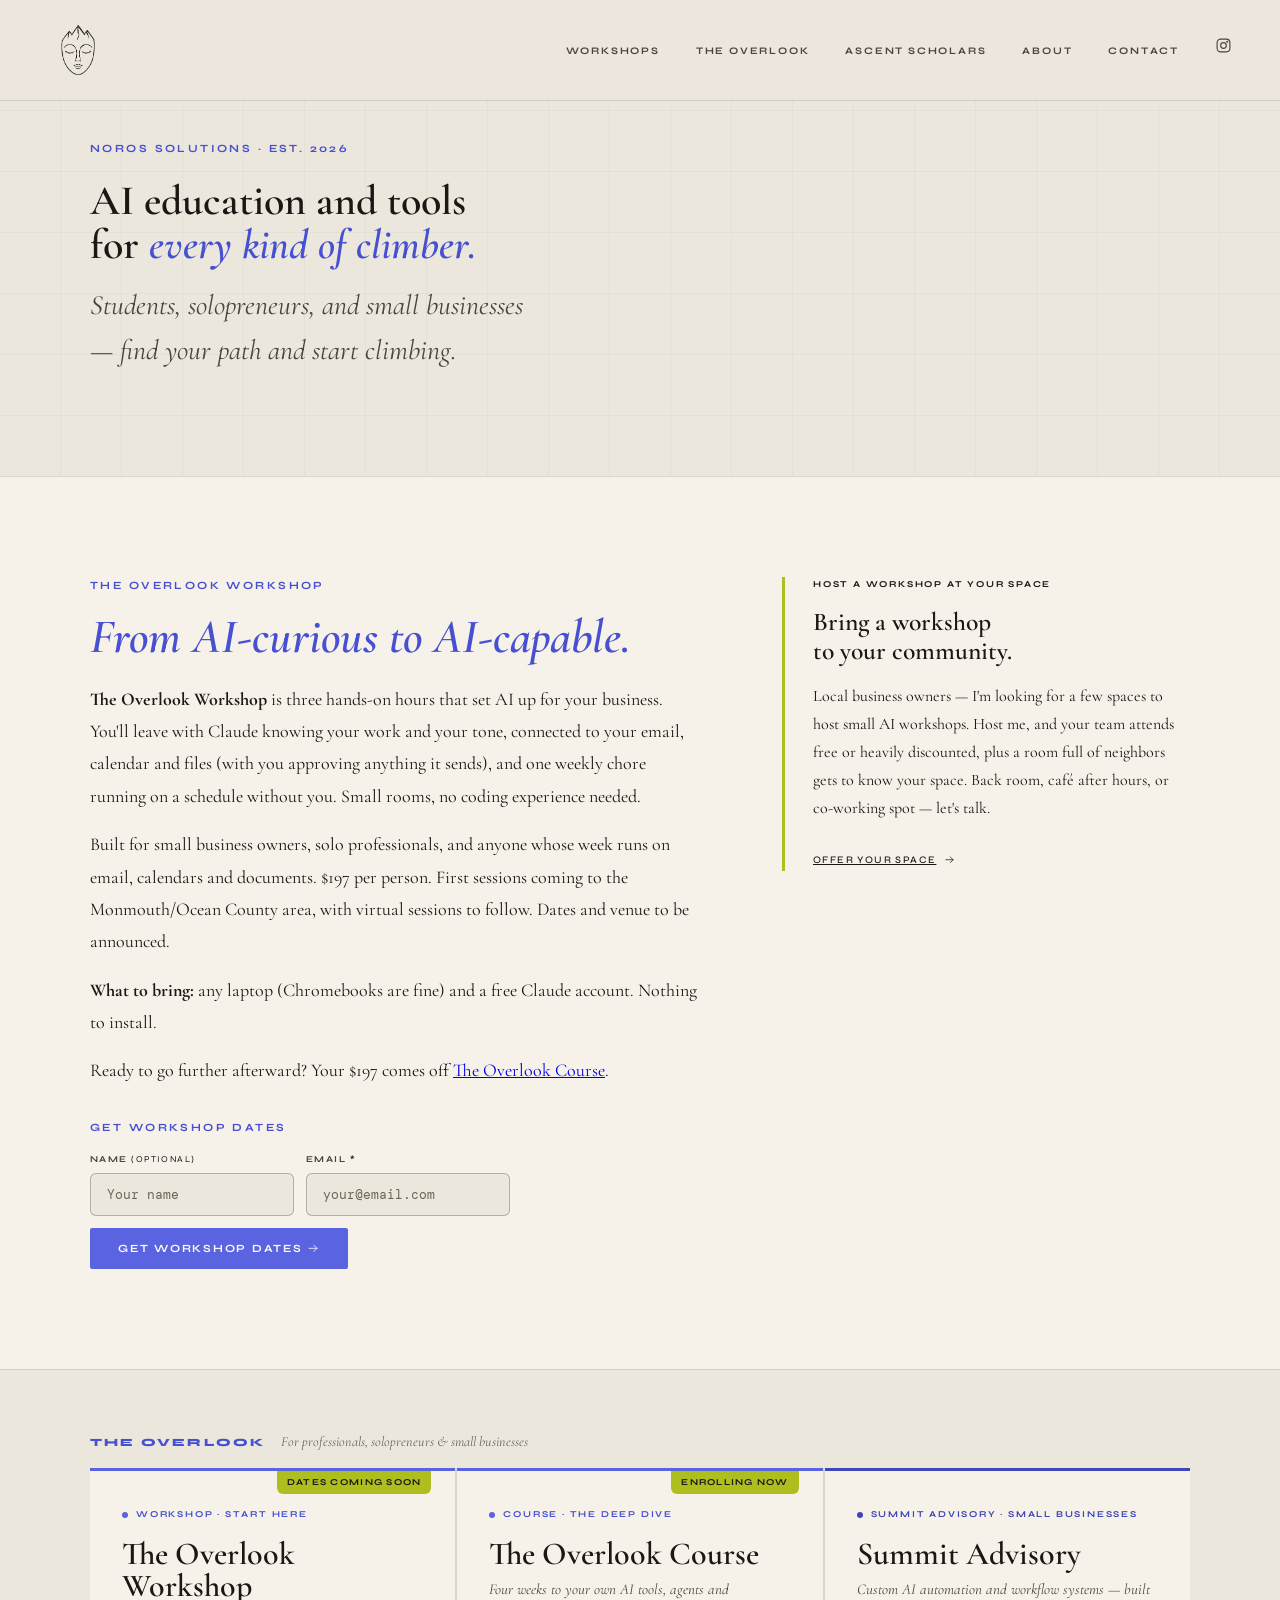
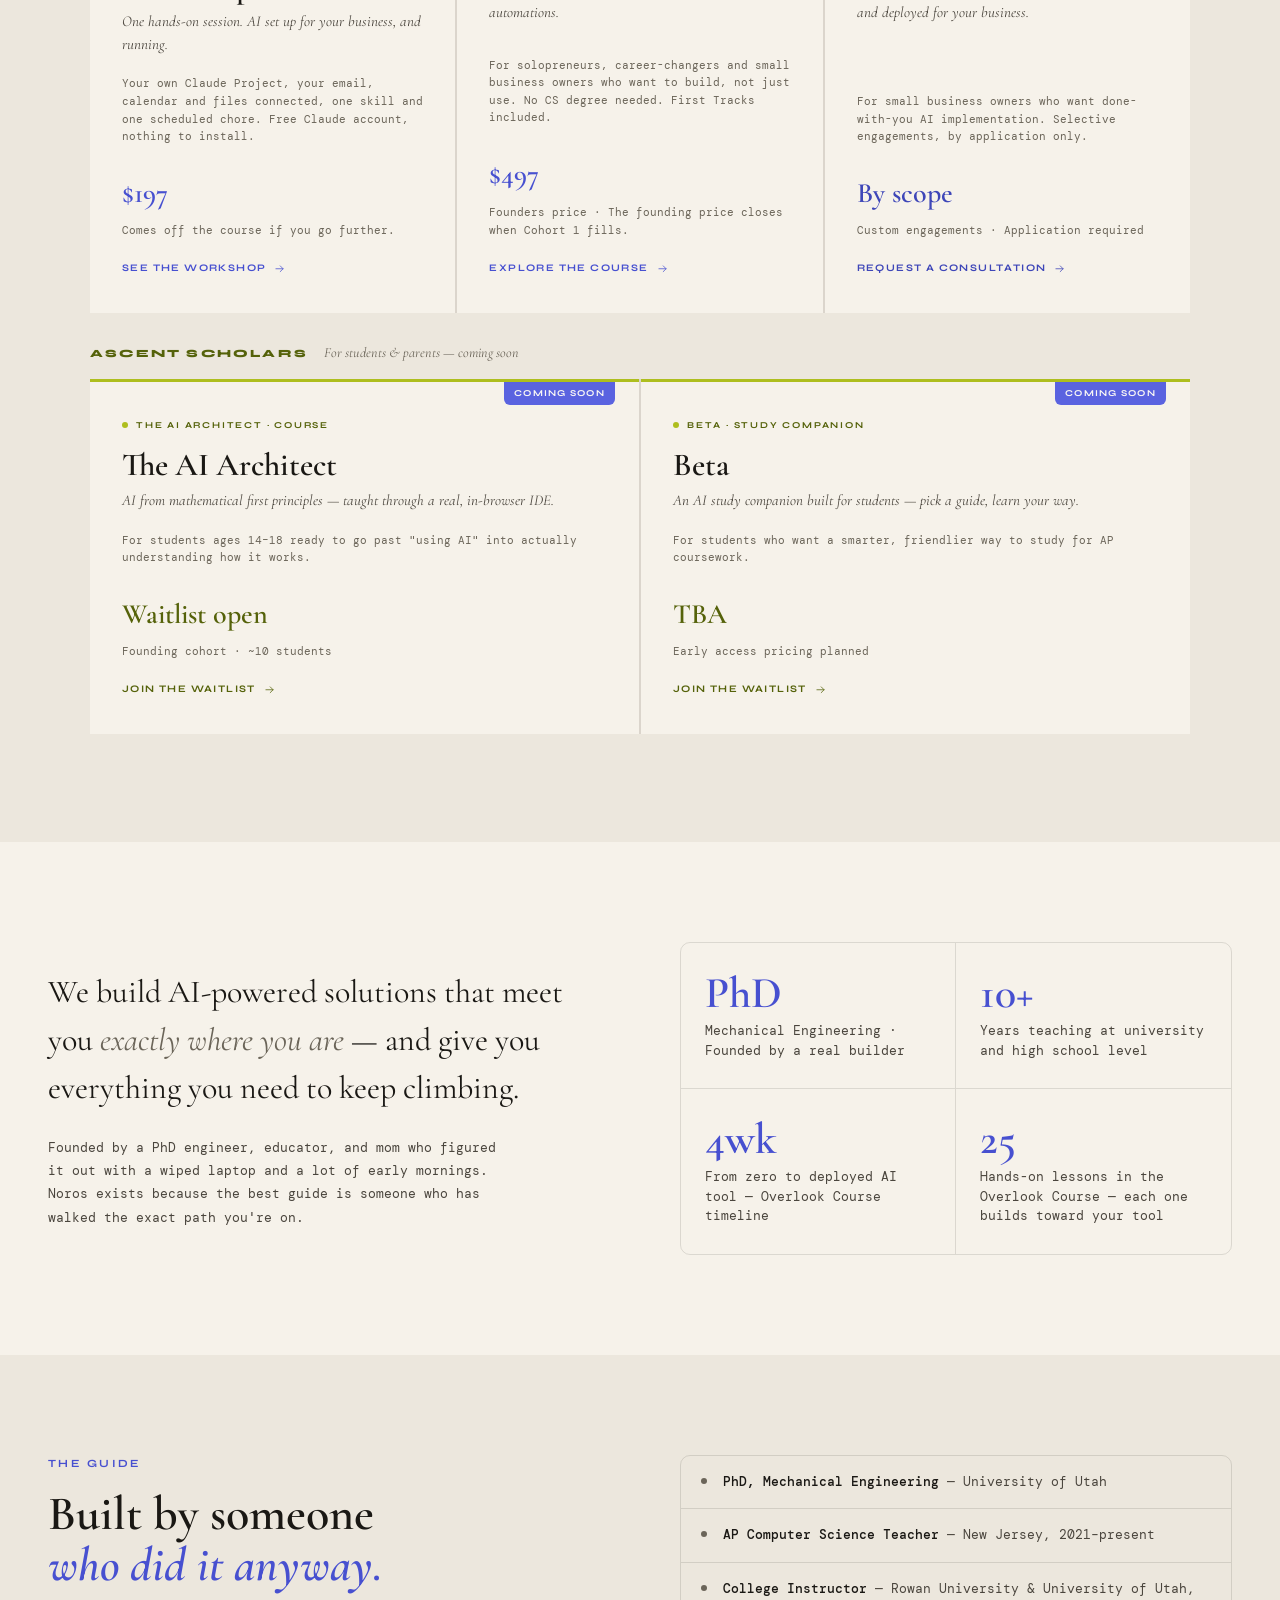
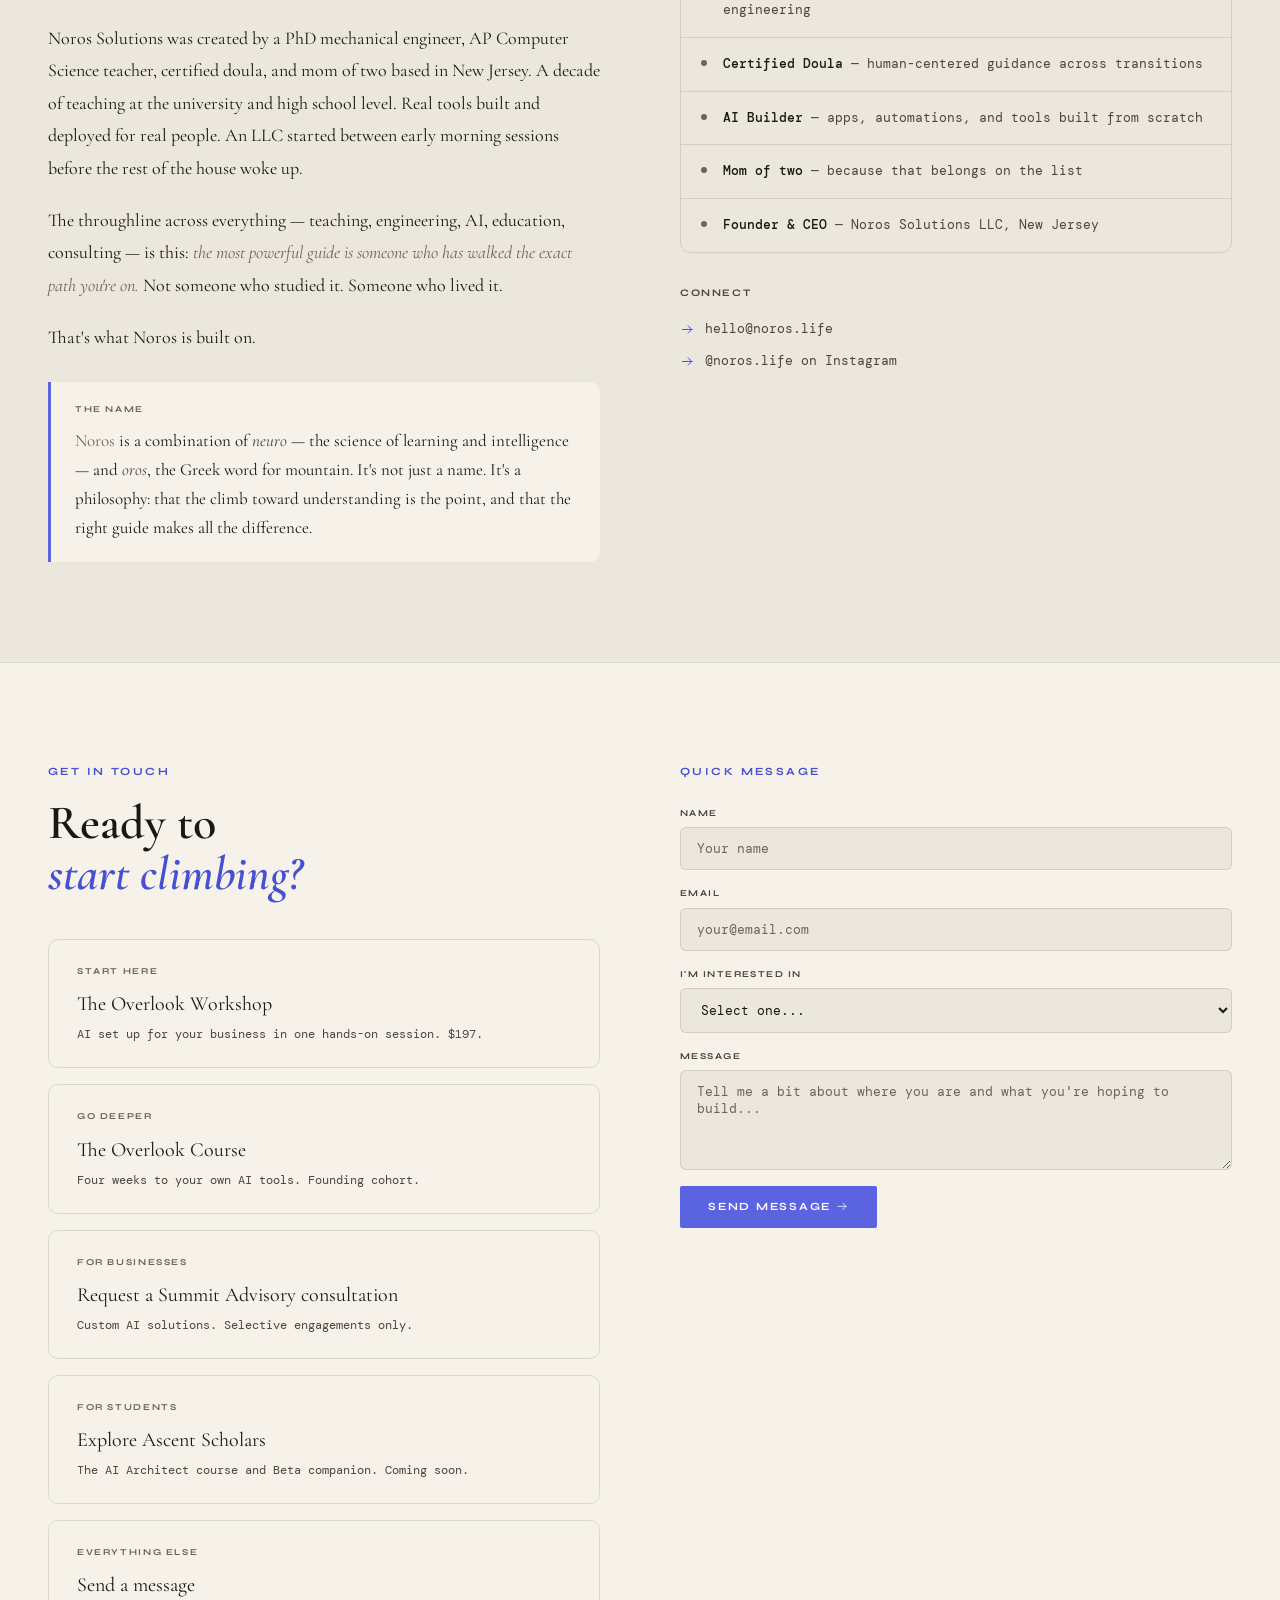
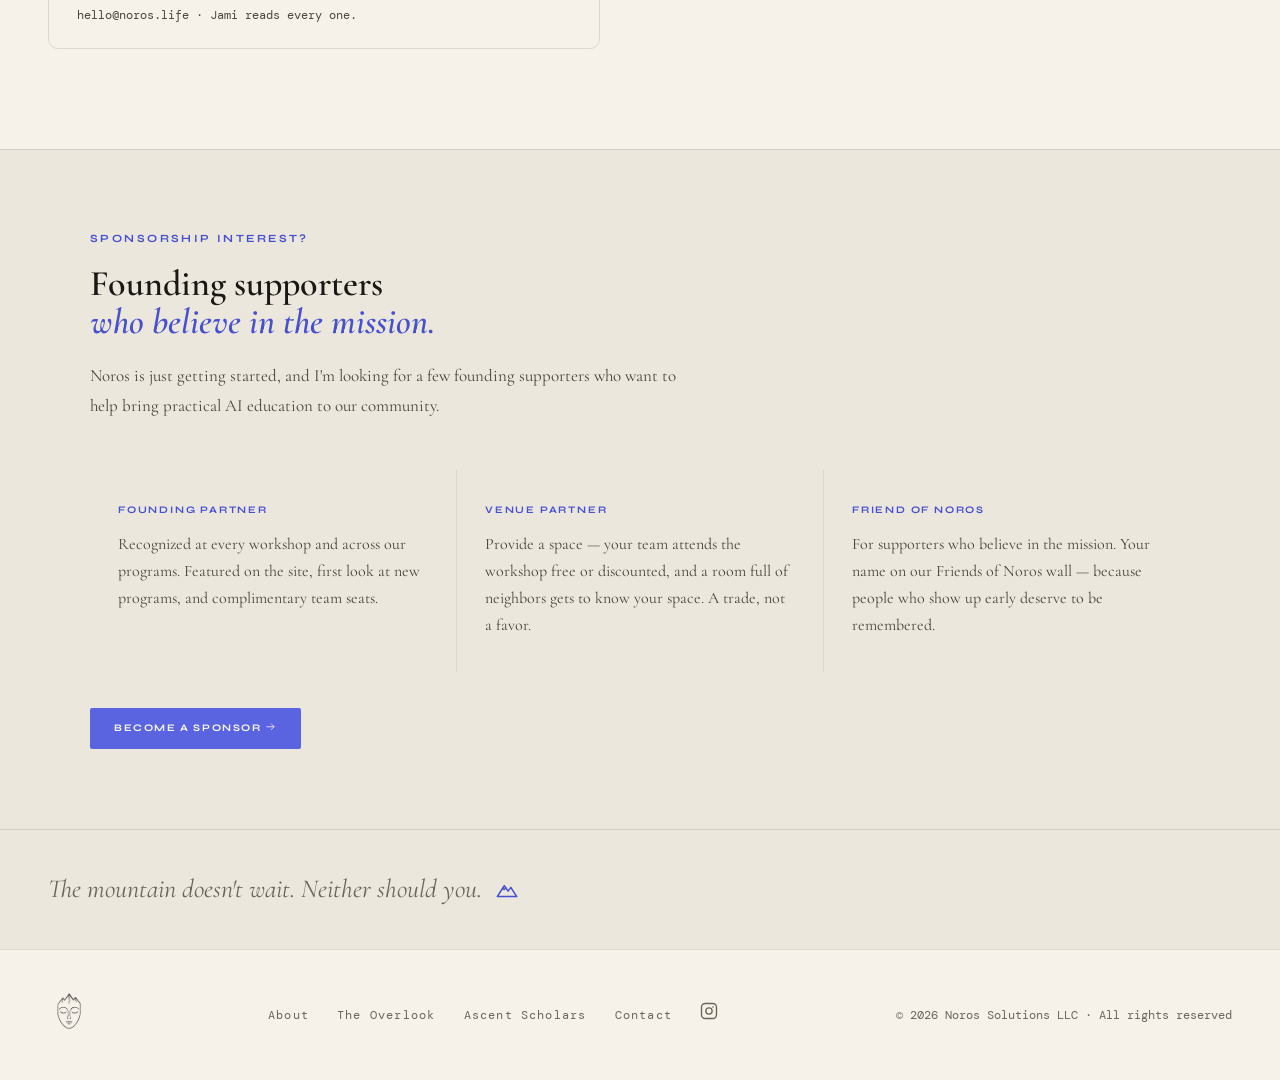
==== commit 83e16601: "The Overlook pathway: workshop + course on overlook.html; Base Camp and Builder's Ridge pages redire" ====
--- a/index.html
+++ b/index.html
@@ -328,7 +328,7 @@
   </a>
   <ul class="nav-links" id="nav-links">
     <li><a href="#workshops">Workshops</a></li>
-    <li><a href="builders-ridge.html">Builder's Ridge</a></li>
+    <li><a href="overlook.html">The Overlook</a></li>
     <li><a href="ascent-scholars.html">Ascent Scholars</a></li>
     <li><a href="#about">About</a></li>
     <li><a href="#contact">Contact</a></li>
@@ -359,13 +359,13 @@
 <section id="workshops">
   <div class="workshops-inner reveal">
     <div>
-      <div class="section-eyebrow">Group Workshops · The Overlook</div>
+      <div class="section-eyebrow">The Overlook Workshop</div>
       <h2 class="section-title"><em>From AI-curious to AI-capable.</em></h2>
       <div class="workshops-body">
-        <p><strong>The Overlook</strong> is a three-hour, hands-on workshop. You'll build an AI assistant that reads a folder of your business files and answers questions about them, like "which of these are unpaid invoices?", and you'll understand exactly how it works. It runs on your own laptop, and you take it home. Small rooms, no coding experience needed.</p>
-        <p>Built for small business owners, recent grads, and anyone curious about using AI in their work. $97 per person. First sessions coming to the Monmouth/Ocean County area, with virtual sessions to follow. Dates and venue to be announced.</p>
-        <p><strong>What to bring:</strong> a Mac or Windows laptop you're allowed to install software on (not a work-managed laptop, Chromebook or iPad). We set everything up together, and AI access is provided on the day.</p>
-        <p>Ready to go further afterward? Your $97 comes off <a href="basecamp.html">Base Camp</a>.</p>
+        <p><strong>The Overlook Workshop</strong> is three hands-on hours that set AI up for your business. You'll leave with Claude knowing your work and your tone, connected to your email, calendar and files (with you approving anything it sends), and one weekly chore running on a schedule without you. Small rooms, no coding experience needed.</p>
+        <p>Built for small business owners, solo professionals, and anyone whose week runs on email, calendars and documents. $197 per person. First sessions coming to the Monmouth/Ocean County area, with virtual sessions to follow. Dates and venue to be announced.</p>
+        <p><strong>What to bring:</strong> any laptop (Chromebooks are fine) and a free Claude account. Nothing to install.</p>
+        <p>Ready to go further afterward? Your $197 comes off <a href="overlook.html#course">The Overlook Course</a>.</p>
       </div>
 
       <div id="workshop-form-wrap">
@@ -408,37 +408,37 @@
   <div class="courses-inner">
     <div class="track-row">
       <div class="track-row-header">
-        <div class="track-row-label">Builder's Ridge</div>
-        <div class="track-row-sub">For solopreneurs, founders &amp; small businesses — enrolling now</div>
+        <div class="track-row-label">The Overlook</div>
+        <div class="track-row-sub">For professionals, solopreneurs &amp; small businesses</div>
       </div>
       <div class="path-grid">
 
-        <a href="firsttracks.html" class="path-card firsttracks">
-          <div class="path-badge">Enrolling now</div>
+        <a href="overlook.html#workshop" class="path-card firsttracks">
+          <div class="path-badge">Dates coming soon</div>
           <div class="path-eyebrow firsttracks">
             <span class="path-dot firsttracks"></span>
-            First Tracks · Aspiring founders
+            Workshop · Start here
           </div>
-          <div class="path-name">First Tracks</div>
-          <div class="path-tagline">From idea to open for business — in four weeks. The on-ramp before Base Camp.</div>
-          <div class="path-audience">For first-time founders who haven't started yet — idea validation, legal setup, brand, and your first paying customer.</div>
+          <div class="path-name">The Overlook Workshop</div>
+          <div class="path-tagline">One hands-on session. AI set up for your business, and running.</div>
+          <div class="path-audience">Your own Claude Project, your email, calendar and files connected, one skill and one scheduled chore. Free Claude account, nothing to install.</div>
           <div class="path-price firsttracks">$197</div>
-          <div class="path-price-note">Founders price · The founding price closes when Cohort 1 fills.</div>
-          <span class="path-cta firsttracks">Explore First Tracks <svg class="i" aria-hidden="true"><use href="#i-arrow-r"/></svg></span>
+          <div class="path-price-note">Comes off the course if you go further.</div>
+          <span class="path-cta firsttracks">See the workshop <svg class="i" aria-hidden="true"><use href="#i-arrow-r"/></svg></span>
         </a>
 
-        <a href="basecamp.html" class="path-card basecamp">
+        <a href="overlook.html#course" class="path-card basecamp">
           <div class="path-badge">Enrolling now</div>
           <div class="path-eyebrow basecamp">
             <span class="path-dot basecamp"></span>
-            Base Camp · Adults &amp; solopreneurs
+            Course · The deep dive
           </div>
-          <div class="path-name">Base Camp</div>
-          <div class="path-tagline">A 4-week AI-powered launchpad for everyday humans ready to build something real.</div>
-          <div class="path-audience">For solopreneurs, career-changers, and creators who want to use AI to build tools, automations, and income — without a CS degree.</div>
+          <div class="path-name">The Overlook Course</div>
+          <div class="path-tagline">Four weeks to your own AI tools, agents and automations.</div>
+          <div class="path-audience">For solopreneurs, career-changers and small business owners who want to build, not just use. No CS degree needed. First Tracks included.</div>
           <div class="path-price basecamp">$497</div>
           <div class="path-price-note">Founders price · The founding price closes when Cohort 1 fills.</div>
-          <span class="path-cta basecamp">Explore Base Camp <svg class="i" aria-hidden="true"><use href="#i-arrow-r"/></svg></span>
+          <span class="path-cta basecamp">Explore the course <svg class="i" aria-hidden="true"><use href="#i-arrow-r"/></svg></span>
         </a>
 
         <a href="summit-advisory.html" class="path-card advisory">
@@ -517,11 +517,11 @@
     </div>
     <div class="stat-cell">
       <div class="stat-num">4wk</div>
-      <div class="stat-label">From zero to deployed AI tool — Base Camp timeline</div>
+      <div class="stat-label">From zero to deployed AI tool — Overlook Course timeline</div>
     </div>
     <div class="stat-cell">
-      <div class="stat-num">20</div>
-      <div class="stat-label">Hands-on lessons in Base Camp — each one builds toward your tool</div>
+      <div class="stat-num">25</div>
+      <div class="stat-label">Hands-on lessons in the Overlook Course — each one builds toward your tool</div>
     </div>
   </div>
 </section>
@@ -563,15 +563,15 @@
     <div class="section-eyebrow">Get in touch</div>
     <h2 class="section-title">Ready to<br><em>start climbing?</em></h2>
     <div class="contact-options">
-      <a href="basecamp.html" class="contact-option">
-        <div class="contact-option-label">Most popular</div>
-        <div class="contact-option-title">Explore Base Camp</div>
-        <div class="contact-option-desc">AI-powered launchpad for everyday humans. Founding cohort.</div>
+      <a href="overlook.html#workshop" class="contact-option">
+        <div class="contact-option-label">Start here</div>
+        <div class="contact-option-title">The Overlook Workshop</div>
+        <div class="contact-option-desc">AI set up for your business in one hands-on session. $197.</div>
       </a>
-      <a href="firsttracks.html" class="contact-option">
-        <div class="contact-option-label">New</div>
-        <div class="contact-option-title">Explore First Tracks</div>
-        <div class="contact-option-desc">From idea to open for business in 4 weeks. Founding cohort.</div>
+      <a href="overlook.html#course" class="contact-option">
+        <div class="contact-option-label">Go deeper</div>
+        <div class="contact-option-title">The Overlook Course</div>
+        <div class="contact-option-desc">Four weeks to your own AI tools. Founding cohort.</div>
       </a>
       <a href="summit-advisory.html" class="contact-option">
         <div class="contact-option-label">For businesses</div>
@@ -605,8 +605,8 @@
         <label class="form-label" for="interest">I'm interested in</label>
         <select class="form-select" id="interest" name="interest">
           <option value="">Select one...</option>
-          <option value="basecamp">Base Camp — 4-week program</option>
-          <option value="firsttracks">First Tracks — 4-week program</option>
+          <option value="overlook-workshop">The Overlook Workshop</option>
+          <option value="overlook-course">The Overlook Course — 4-week program</option>
           <option value="summit">Summit Advisory — business consulting</option>
           <option value="scholars">Ascent Scholars — student programs</option>
           <option value="other">Something else</option>
@@ -657,7 +657,7 @@
   </a>
   <ul class="footer-links">
     <li><a href="#about">About</a></li>
-    <li><a href="builders-ridge.html">Builder's Ridge</a></li>
+    <li><a href="overlook.html">The Overlook</a></li>
     <li><a href="ascent-scholars.html">Ascent Scholars</a></li>
     <li><a href="mailto:hello@noros.life">Contact</a></li>
     <li>
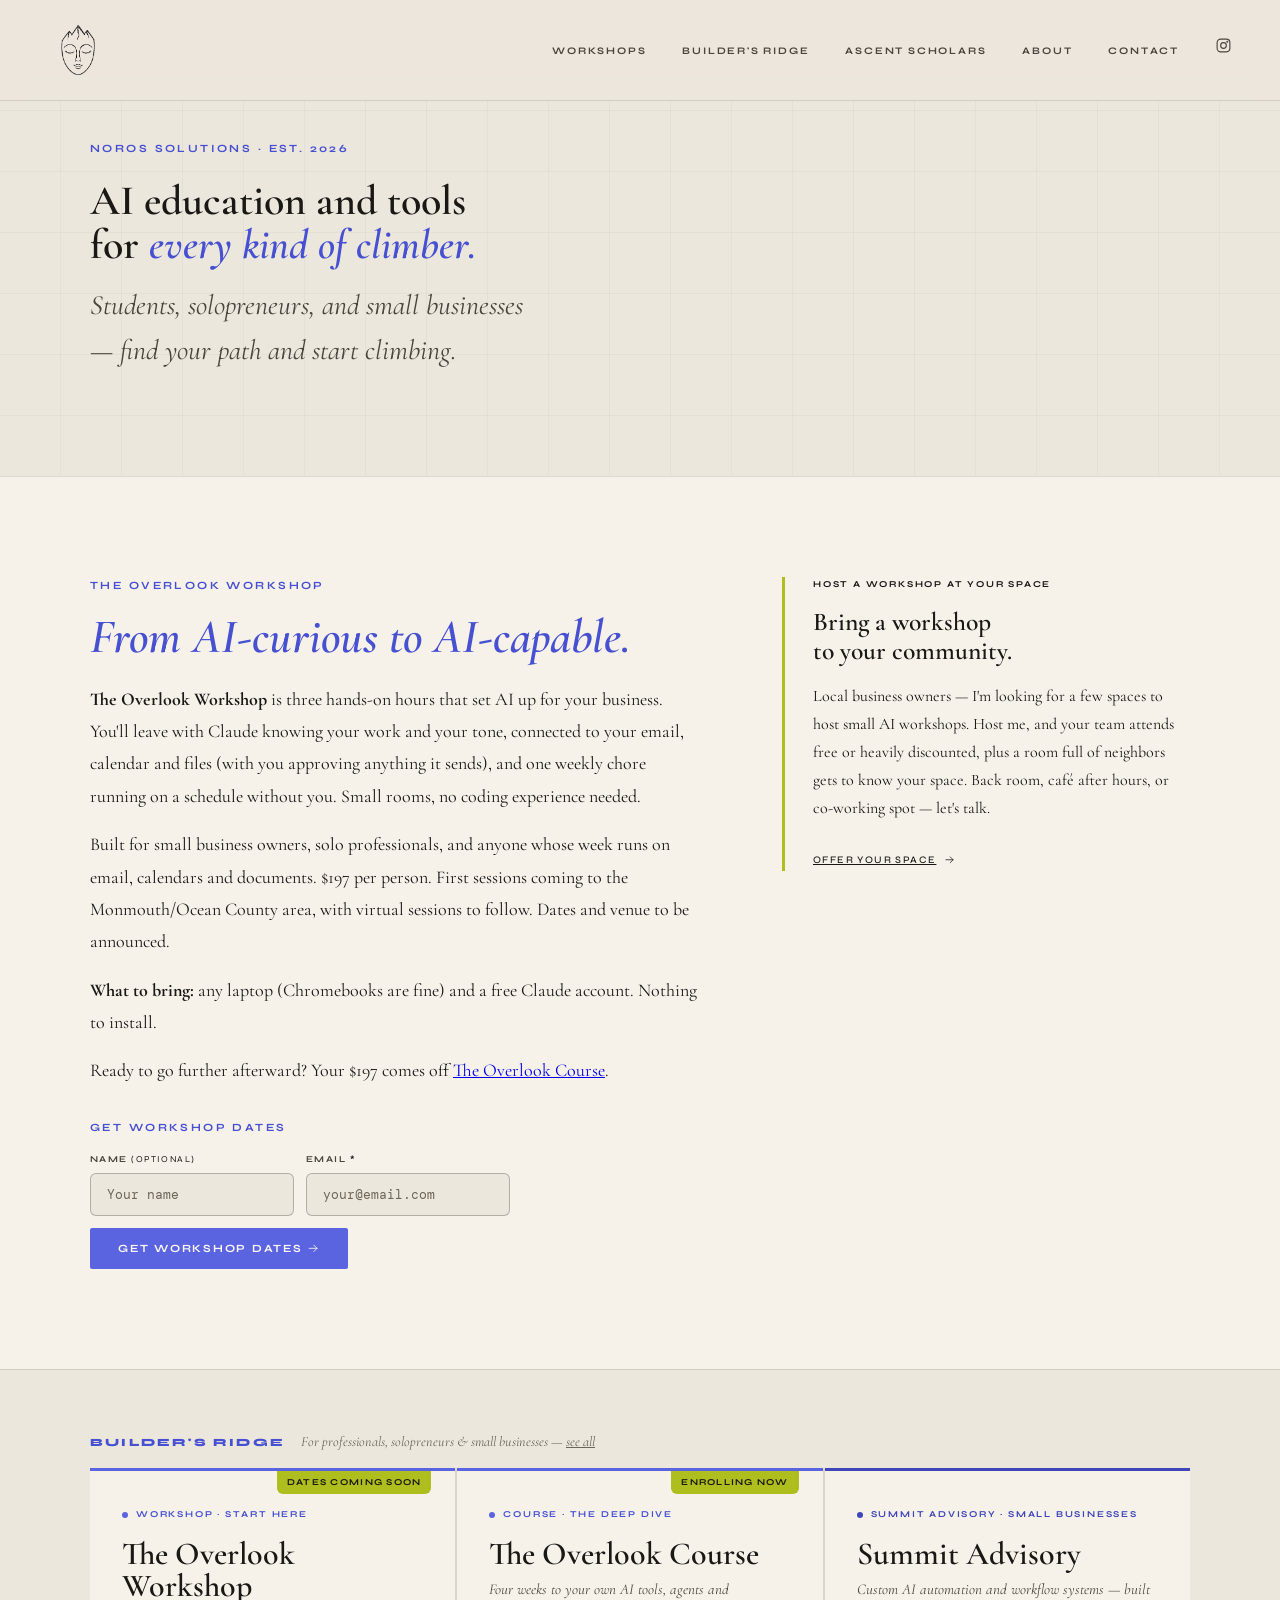
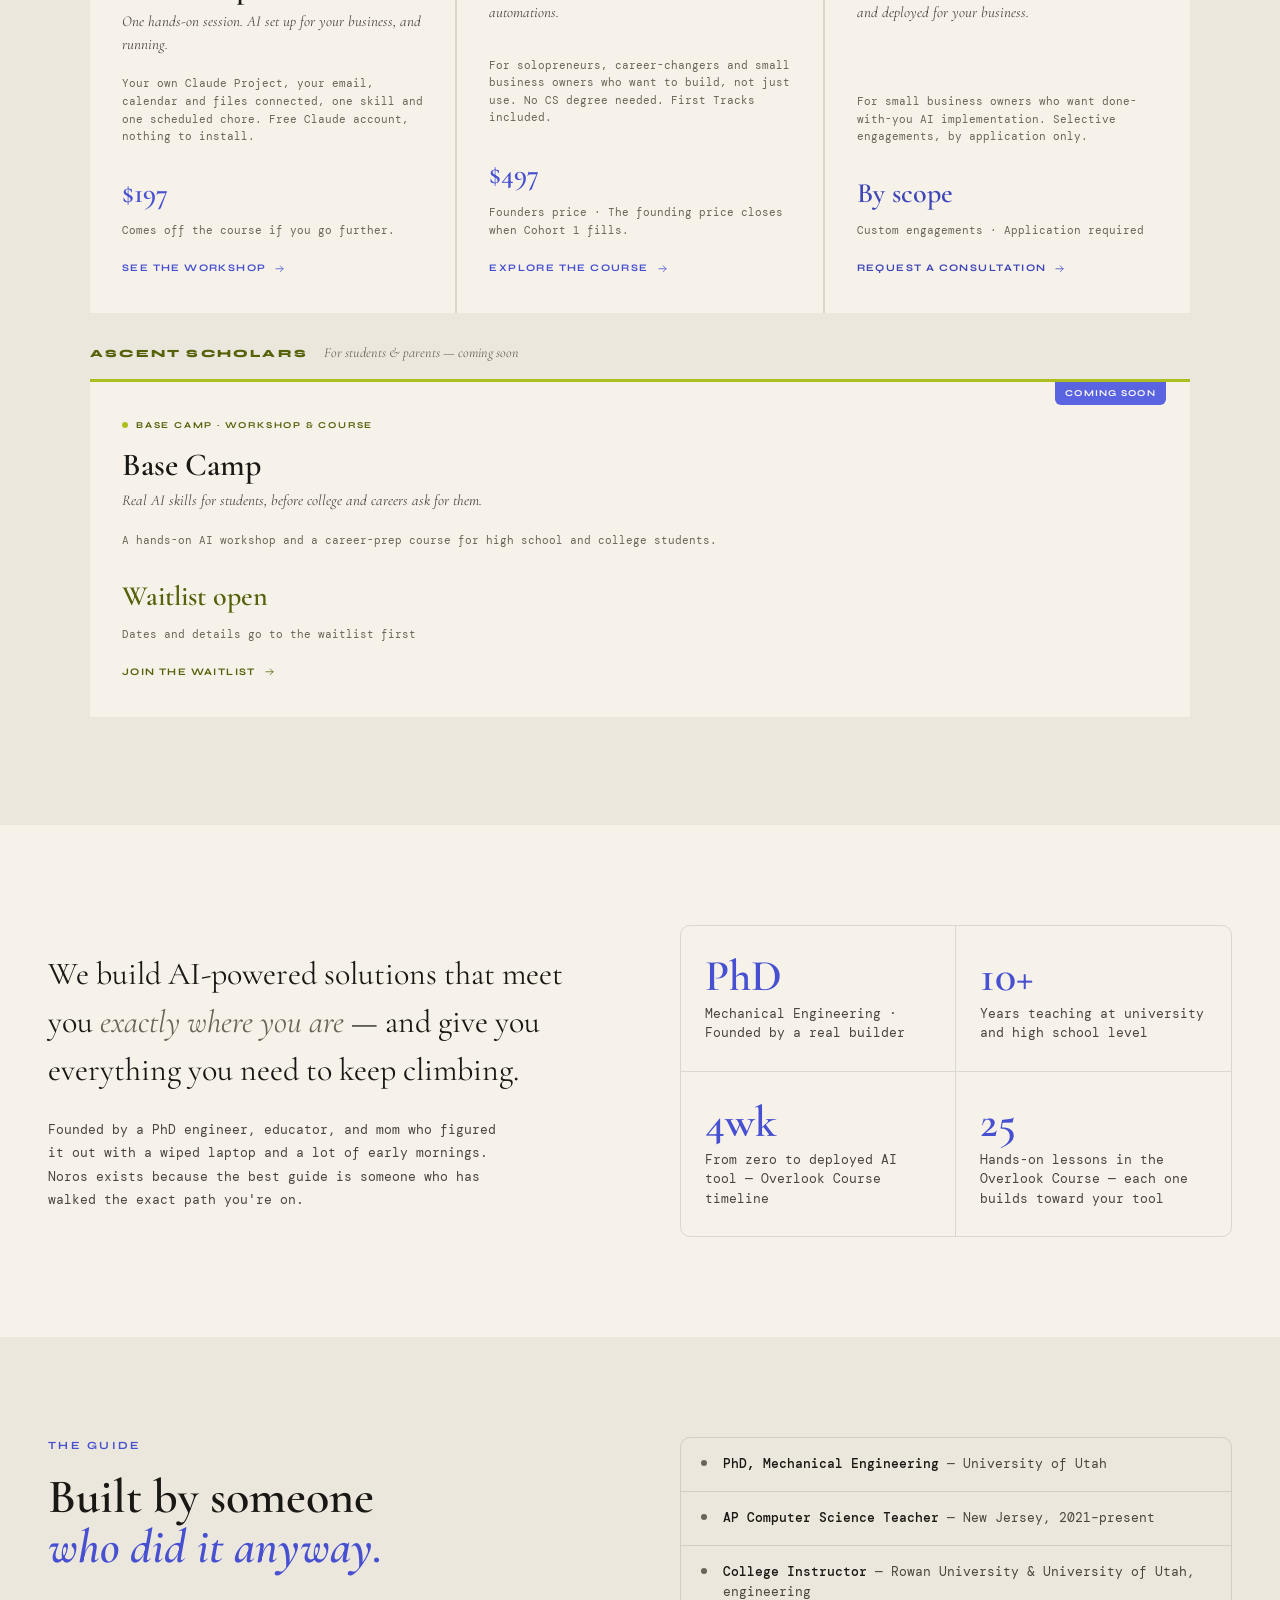
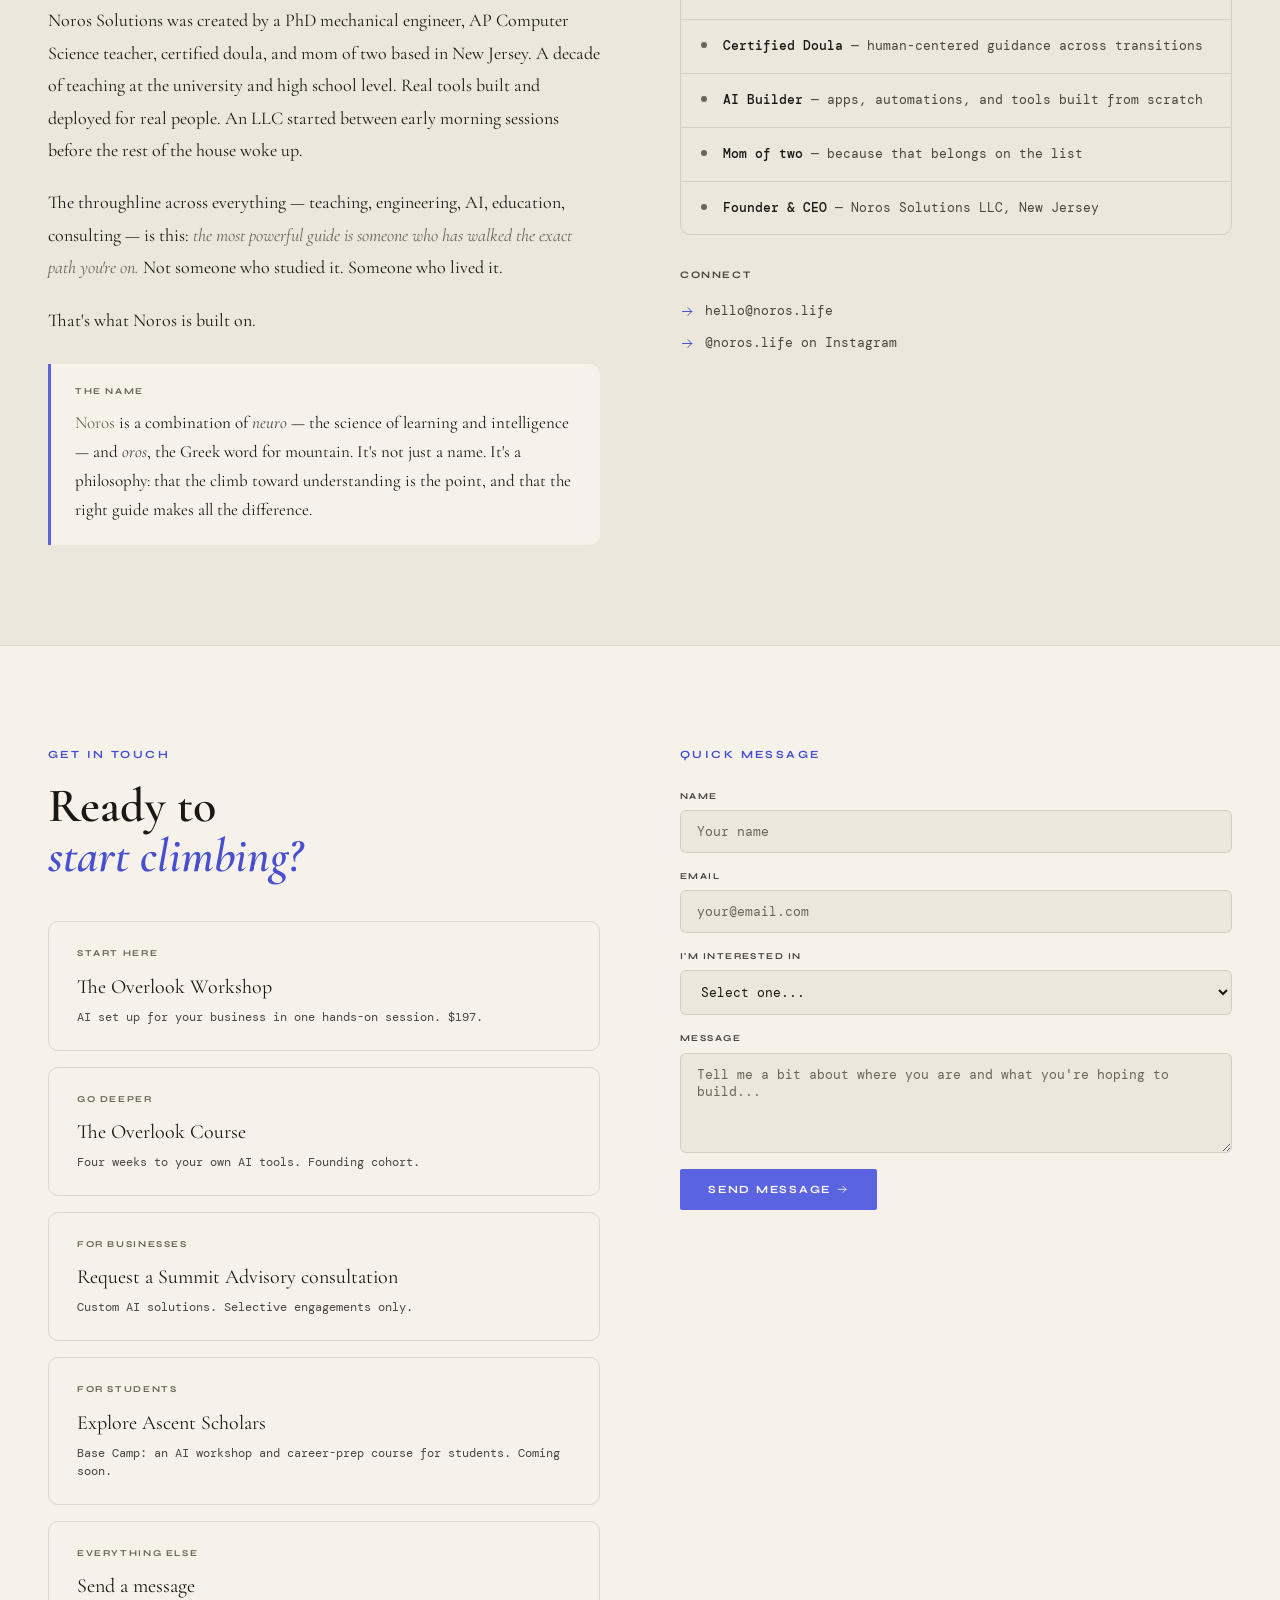
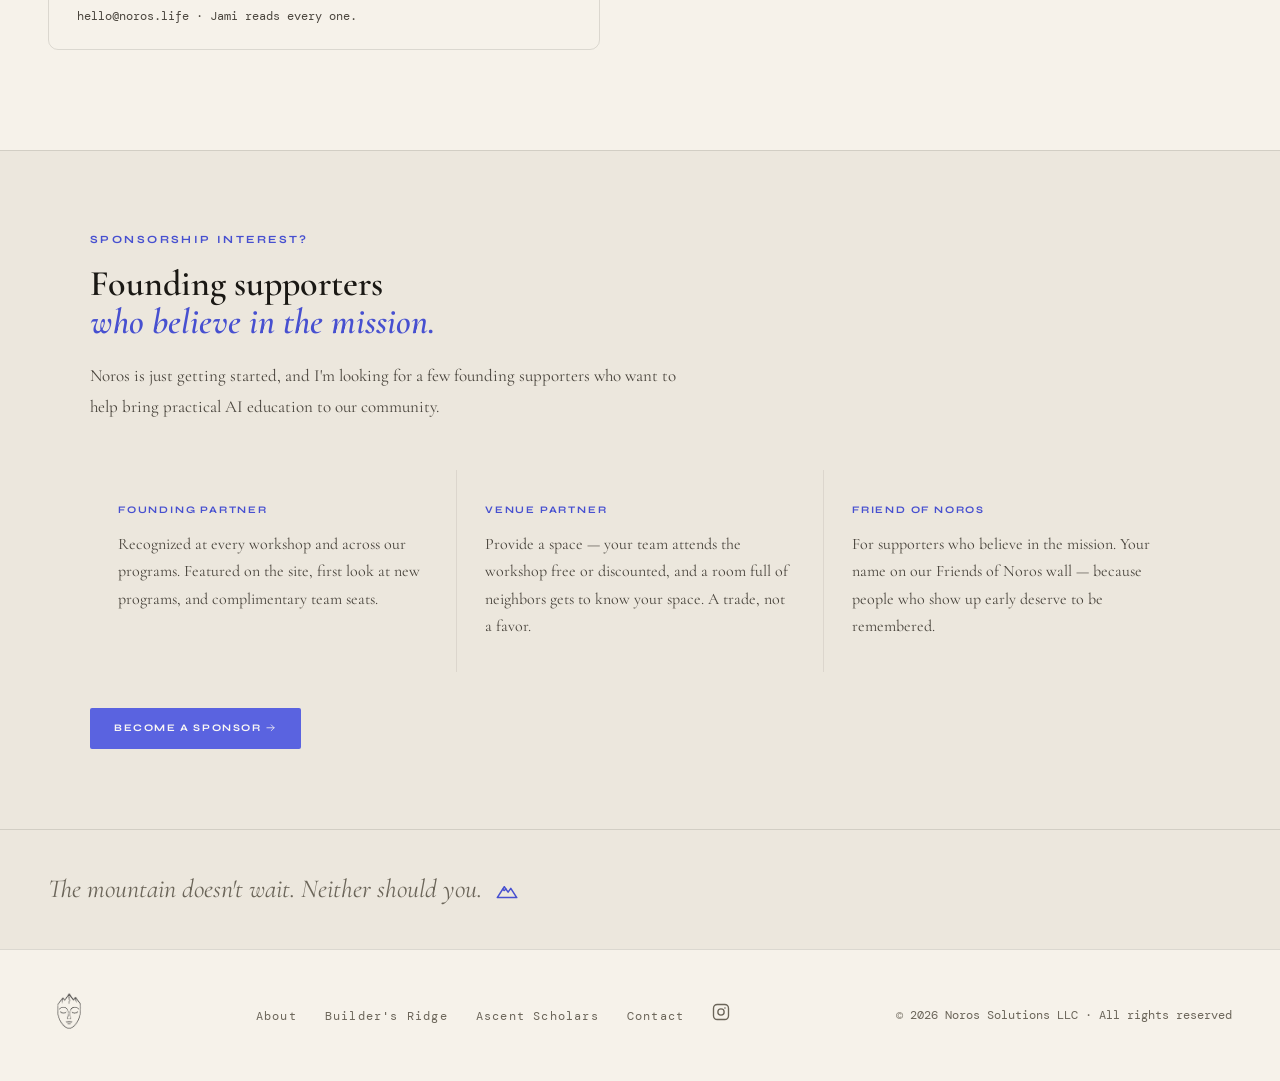
==== commit aa624281: "Two pathways: Builder's Ridge hub restored, Ascent Scholars shows Base Camp placeholder - builders-r" ====
--- a/index.html
+++ b/index.html
@@ -328,7 +328,7 @@
   </a>
   <ul class="nav-links" id="nav-links">
     <li><a href="#workshops">Workshops</a></li>
-    <li><a href="overlook.html">The Overlook</a></li>
+    <li><a href="builders-ridge.html">Builder's Ridge</a></li>
     <li><a href="ascent-scholars.html">Ascent Scholars</a></li>
     <li><a href="#about">About</a></li>
     <li><a href="#contact">Contact</a></li>
@@ -408,8 +408,8 @@
   <div class="courses-inner">
     <div class="track-row">
       <div class="track-row-header">
-        <div class="track-row-label">The Overlook</div>
-        <div class="track-row-sub">For professionals, solopreneurs &amp; small businesses</div>
+        <div class="track-row-label">Builder's Ridge</div>
+        <div class="track-row-sub">For professionals, solopreneurs &amp; small businesses — <a href="builders-ridge.html" style="color:inherit">see all</a></div>
       </div>
       <div class="path-grid">
 
@@ -462,34 +462,20 @@
         <div class="track-row-label row2">Ascent Scholars</div>
         <div class="track-row-sub">For students &amp; parents — coming soon</div>
       </div>
-      <div class="path-grid" style="grid-template-columns: repeat(2, 1fr);">
+      <div class="path-grid" style="grid-template-columns: 1fr;">
 
         <a href="ascent-scholars.html" class="path-card scholars">
           <div class="path-badge soon">Coming soon</div>
           <div class="path-eyebrow scholars">
             <span class="path-dot scholars"></span>
-            The AI Architect · Course
+            Base Camp · Workshop &amp; course
           </div>
-          <div class="path-name">The AI Architect</div>
-          <div class="path-tagline">AI from mathematical first principles — taught through a real, in-browser IDE.</div>
-          <div class="path-audience">For students ages 14–18 ready to go past "using AI" into actually understanding how it works.</div>
+          <div class="path-name">Base Camp</div>
+          <div class="path-tagline">Real AI skills for students, before college and careers ask for them.</div>
+          <div class="path-audience">A hands-on AI workshop and a career-prep course for high school and college students.</div>
           <div class="path-price scholars">Waitlist open</div>
-          <div class="path-price-note">Founding cohort · ~10 students</div>
+          <div class="path-price-note">Dates and details go to the waitlist first</div>
           <span class="path-cta scholars">Join the waitlist <svg class="i" aria-hidden="true"><use href="#i-arrow-r"/></svg></span>
-        </a>
-
-        <a href="ascent-scholars.html" class="path-card scholars2">
-          <div class="path-badge soon">Coming soon</div>
-          <div class="path-eyebrow scholars2">
-            <span class="path-dot scholars2"></span>
-            Beta · Study companion
-          </div>
-          <div class="path-name">Beta</div>
-          <div class="path-tagline">An AI study companion built for students — pick a guide, learn your way.</div>
-          <div class="path-audience">For students who want a smarter, friendlier way to study for AP coursework.</div>
-          <div class="path-price scholars2">TBA</div>
-          <div class="path-price-note">Early access pricing planned</div>
-          <span class="path-cta scholars2">Join the waitlist <svg class="i" aria-hidden="true"><use href="#i-arrow-r"/></svg></span>
         </a>
 
       </div>
@@ -581,7 +567,7 @@
       <a href="ascent-scholars.html" class="contact-option">
         <div class="contact-option-label">For students</div>
         <div class="contact-option-title">Explore Ascent Scholars</div>
-        <div class="contact-option-desc">The AI Architect course and Beta companion. Coming soon.</div>
+        <div class="contact-option-desc">Base Camp: an AI workshop and career-prep course for students. Coming soon.</div>
       </a>
       <a href="mailto:hello@noros.life" class="contact-option">
         <div class="contact-option-label">Everything else</div>
@@ -657,7 +643,7 @@
   </a>
   <ul class="footer-links">
     <li><a href="#about">About</a></li>
-    <li><a href="overlook.html">The Overlook</a></li>
+    <li><a href="builders-ridge.html">Builder's Ridge</a></li>
     <li><a href="ascent-scholars.html">Ascent Scholars</a></li>
     <li><a href="mailto:hello@noros.life">Contact</a></li>
     <li>
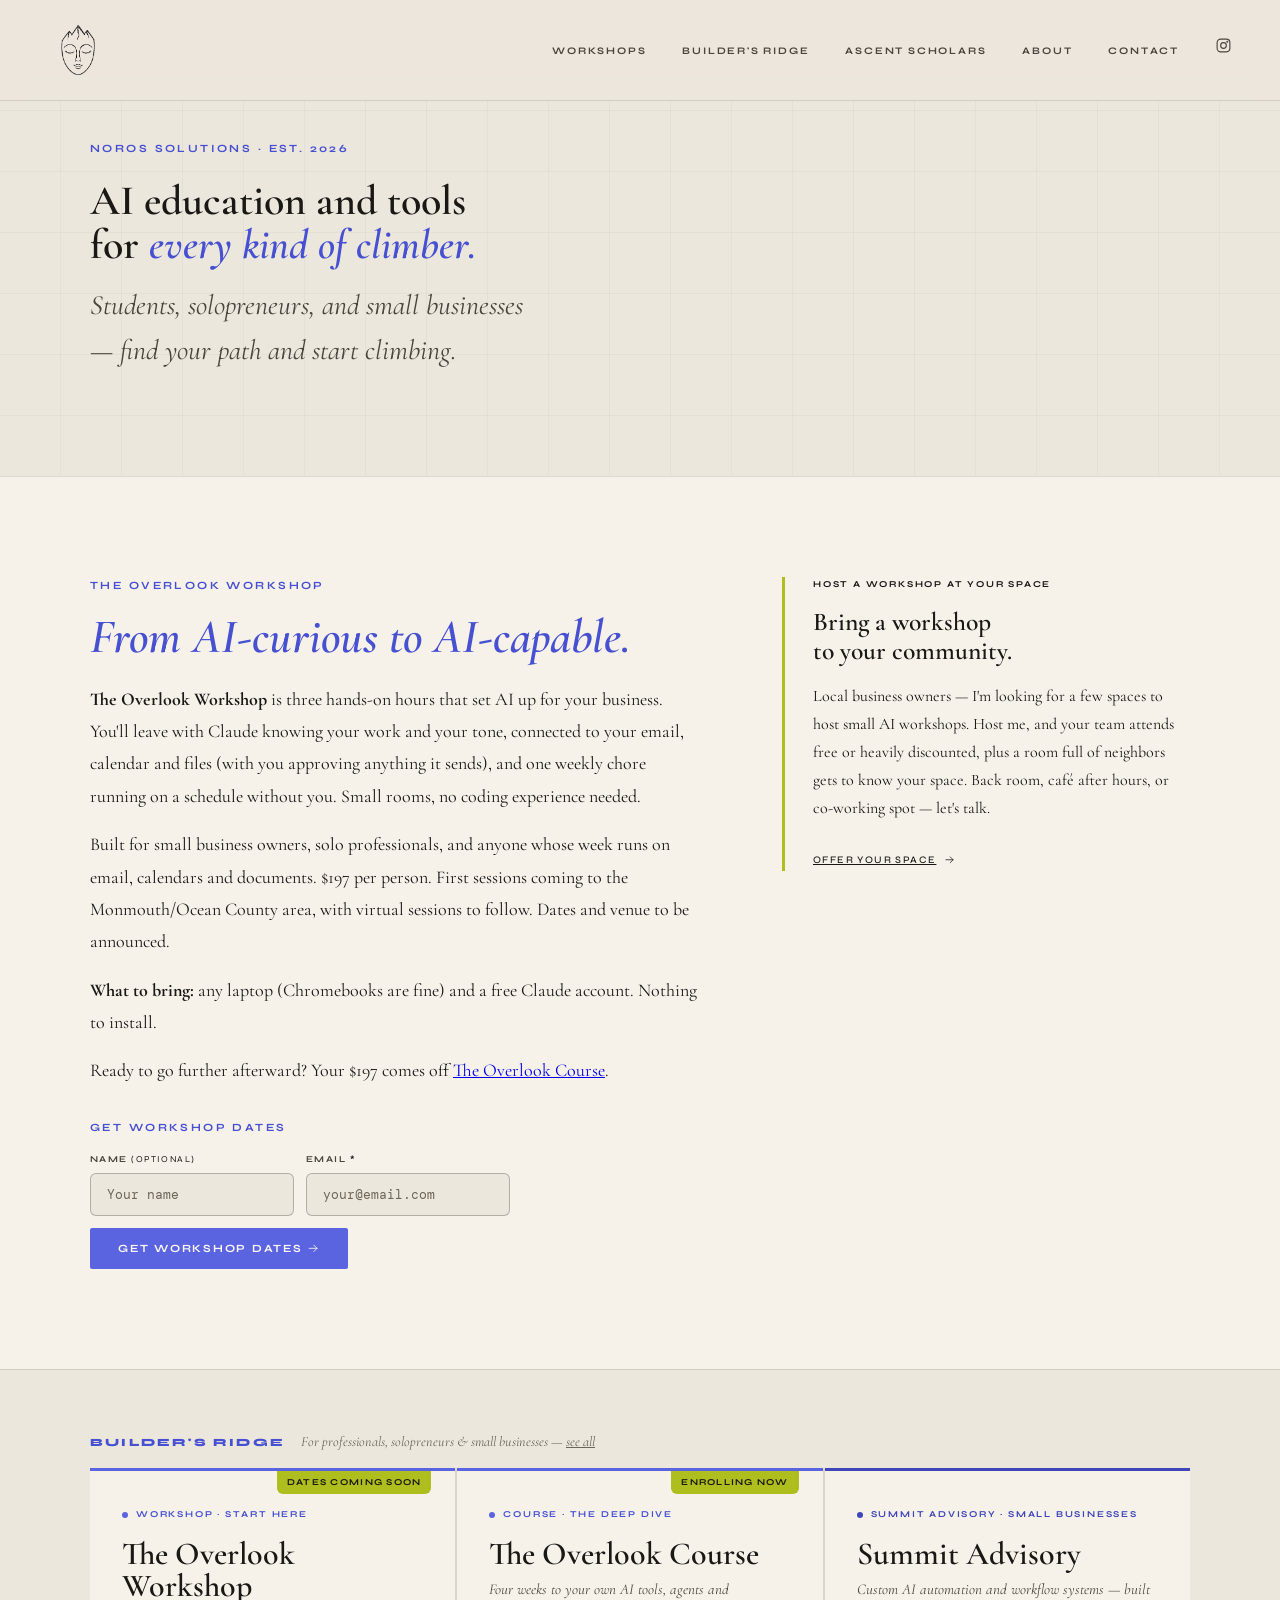
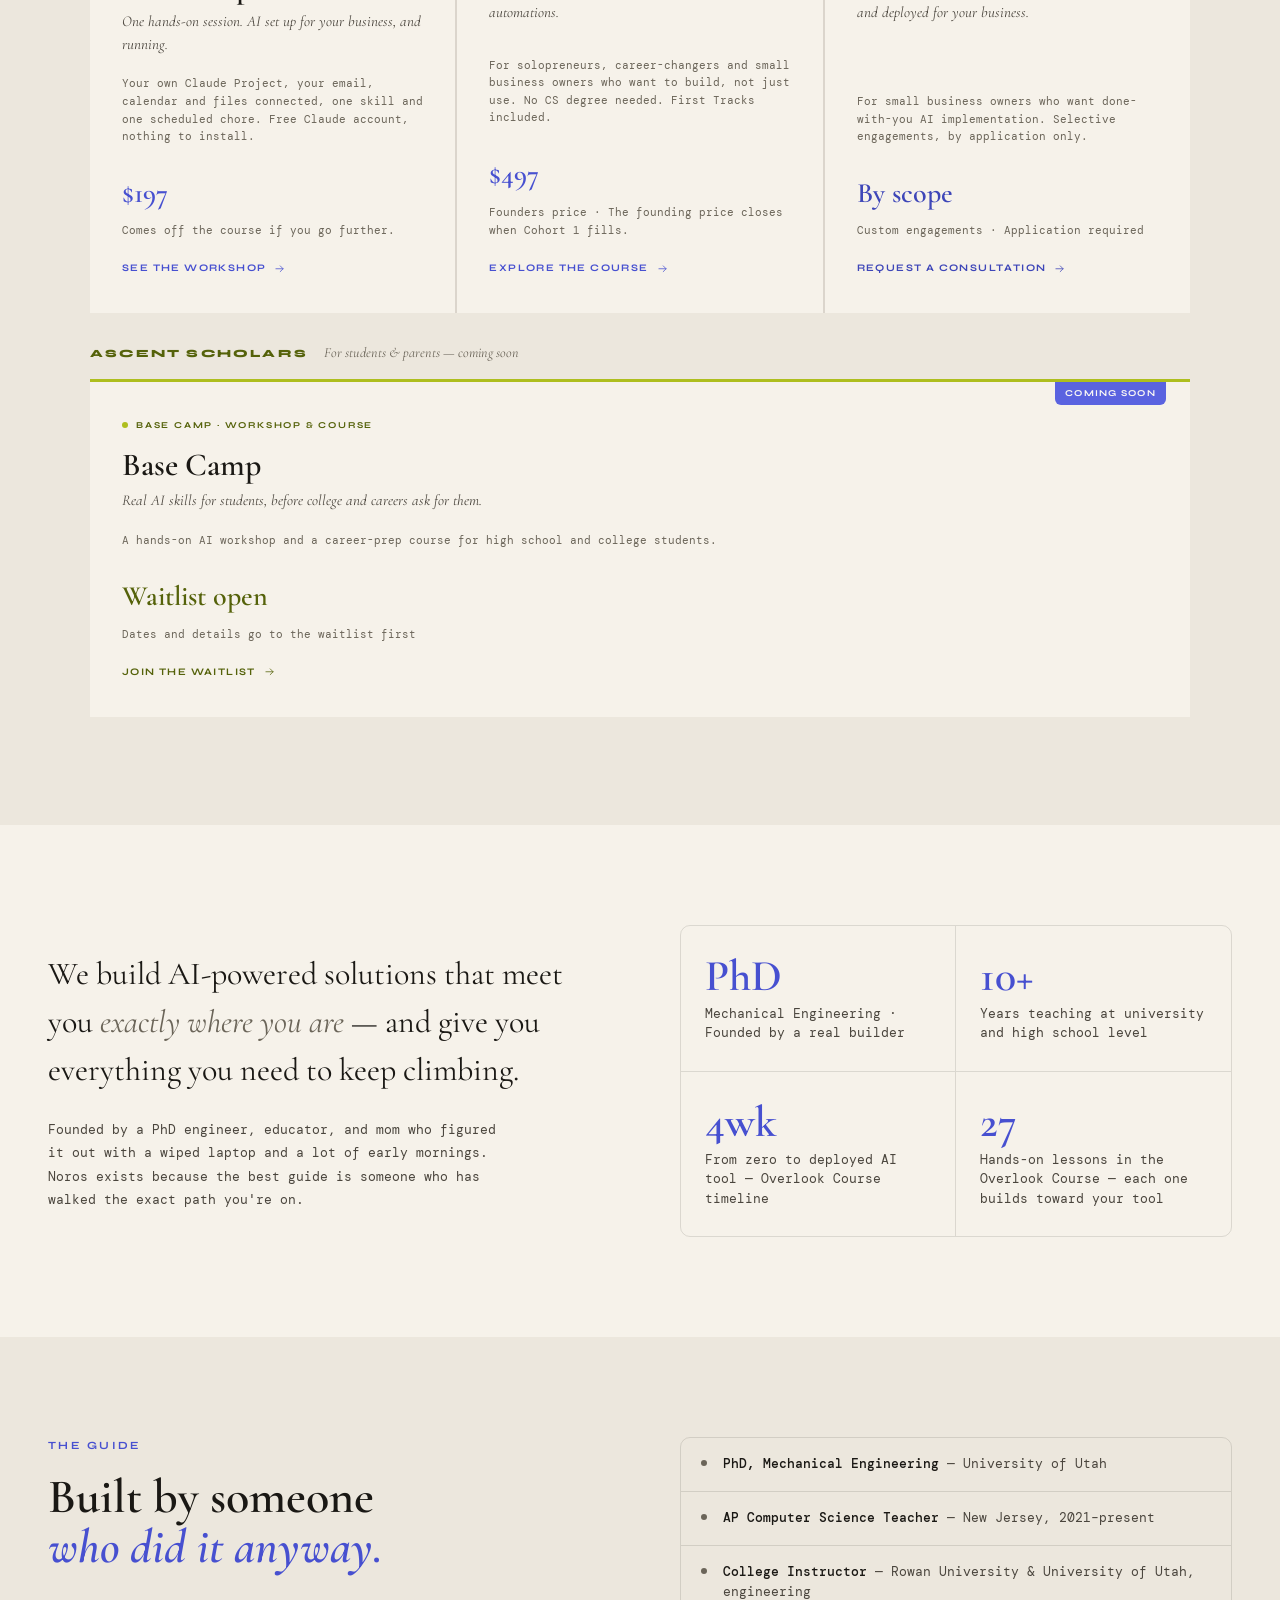
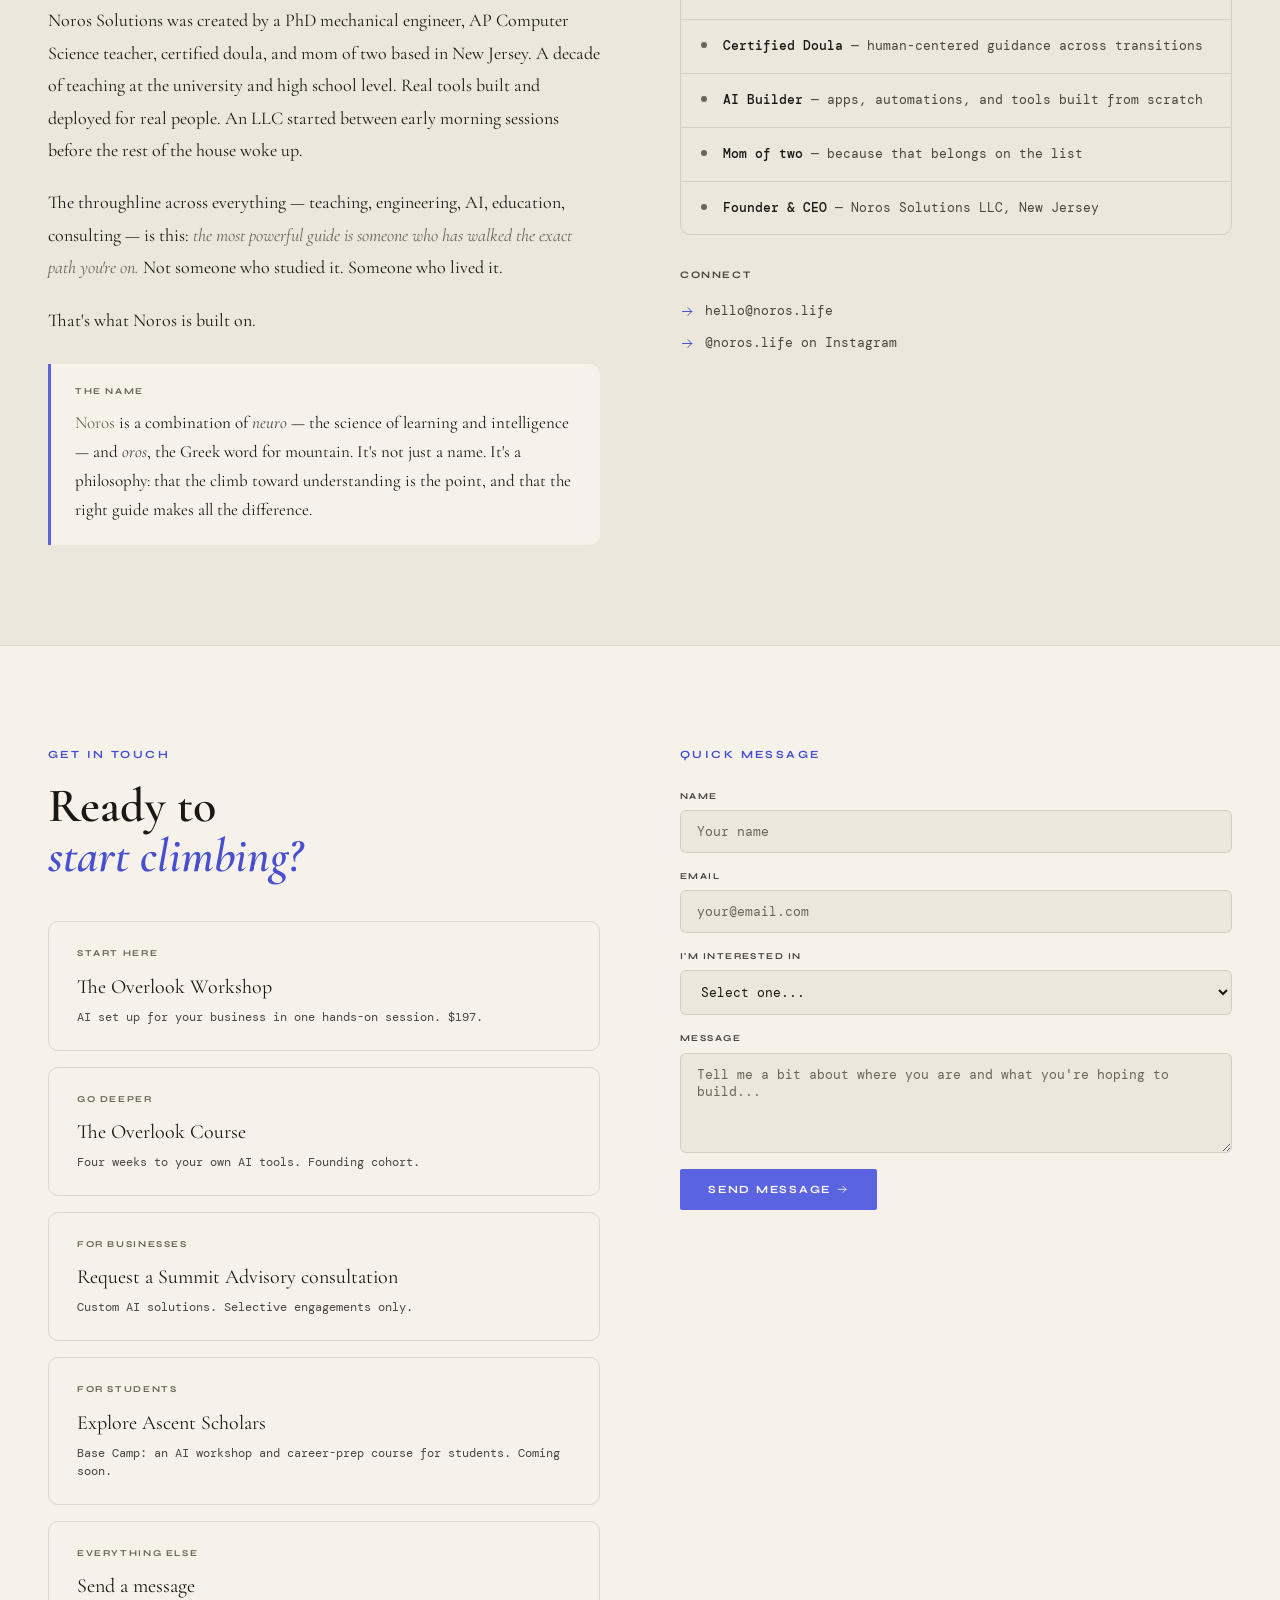
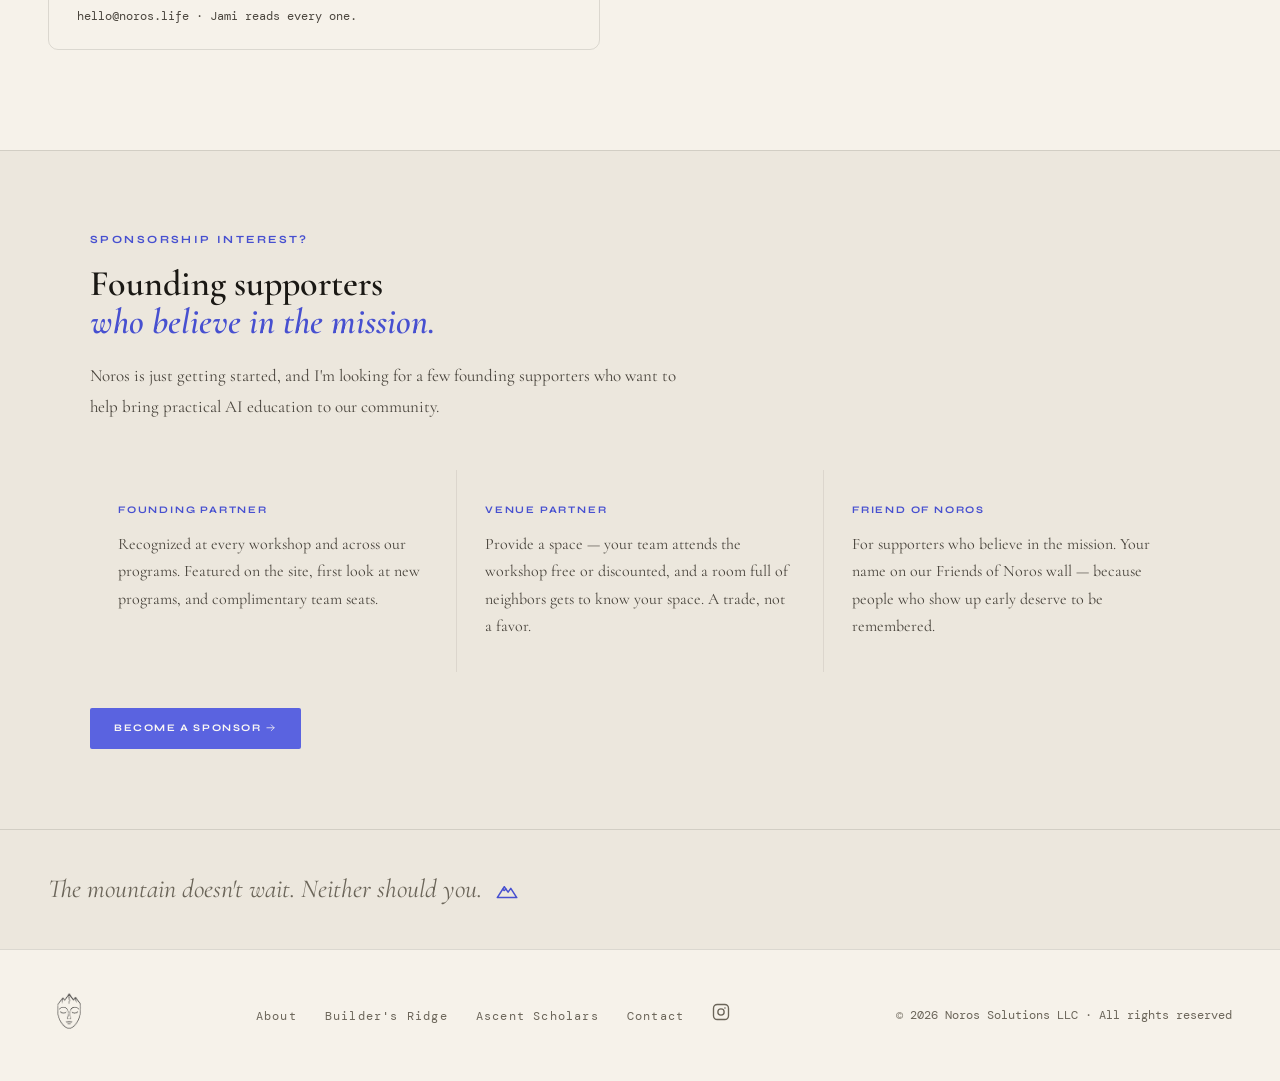
==== commit 13e8a657: "Lesson count: The Overlook Course has 27 lessons (was 25) Co-Authored-By: Claude Opus 5.5 <noreply@a" ====
--- a/index.html
+++ b/index.html
@@ -506,7 +506,7 @@
       <div class="stat-label">From zero to deployed AI tool — Overlook Course timeline</div>
     </div>
     <div class="stat-cell">
-      <div class="stat-num">25</div>
+      <div class="stat-num">27</div>
       <div class="stat-label">Hands-on lessons in the Overlook Course — each one builds toward your tool</div>
     </div>
   </div>
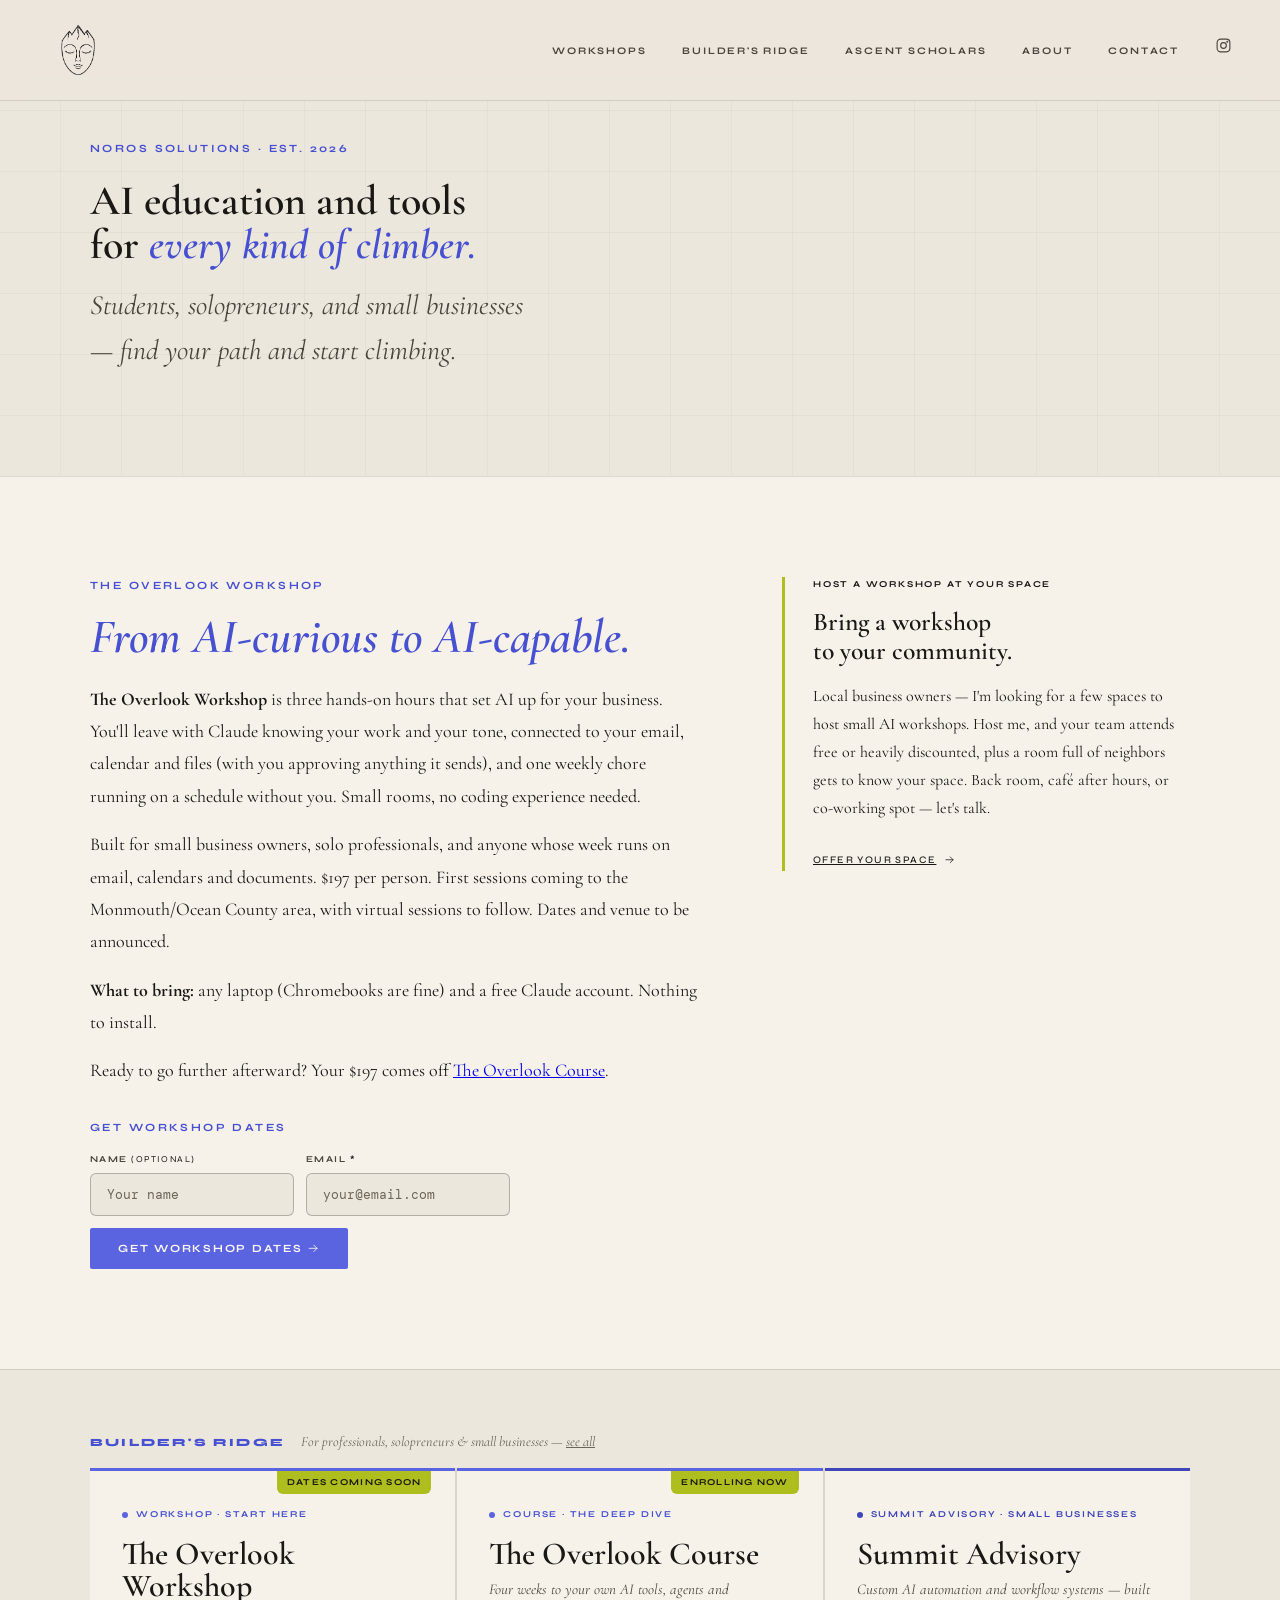
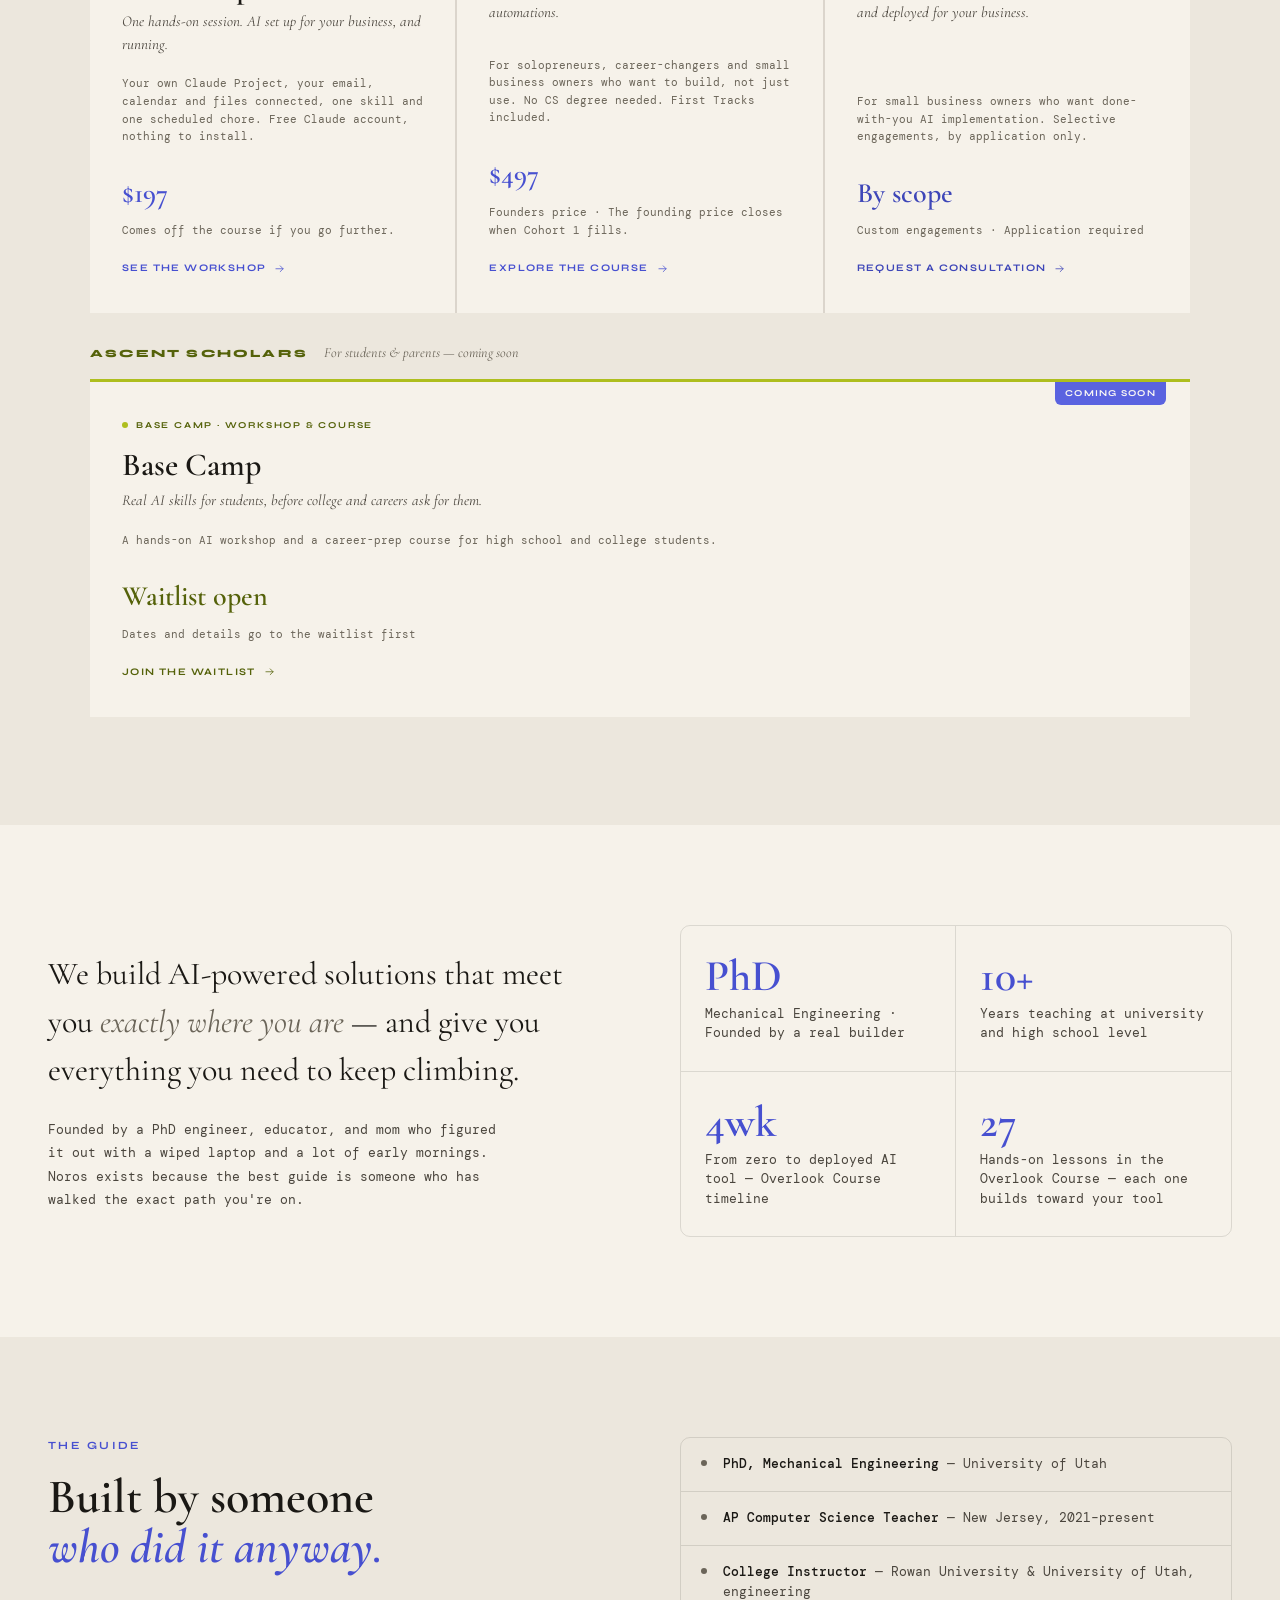
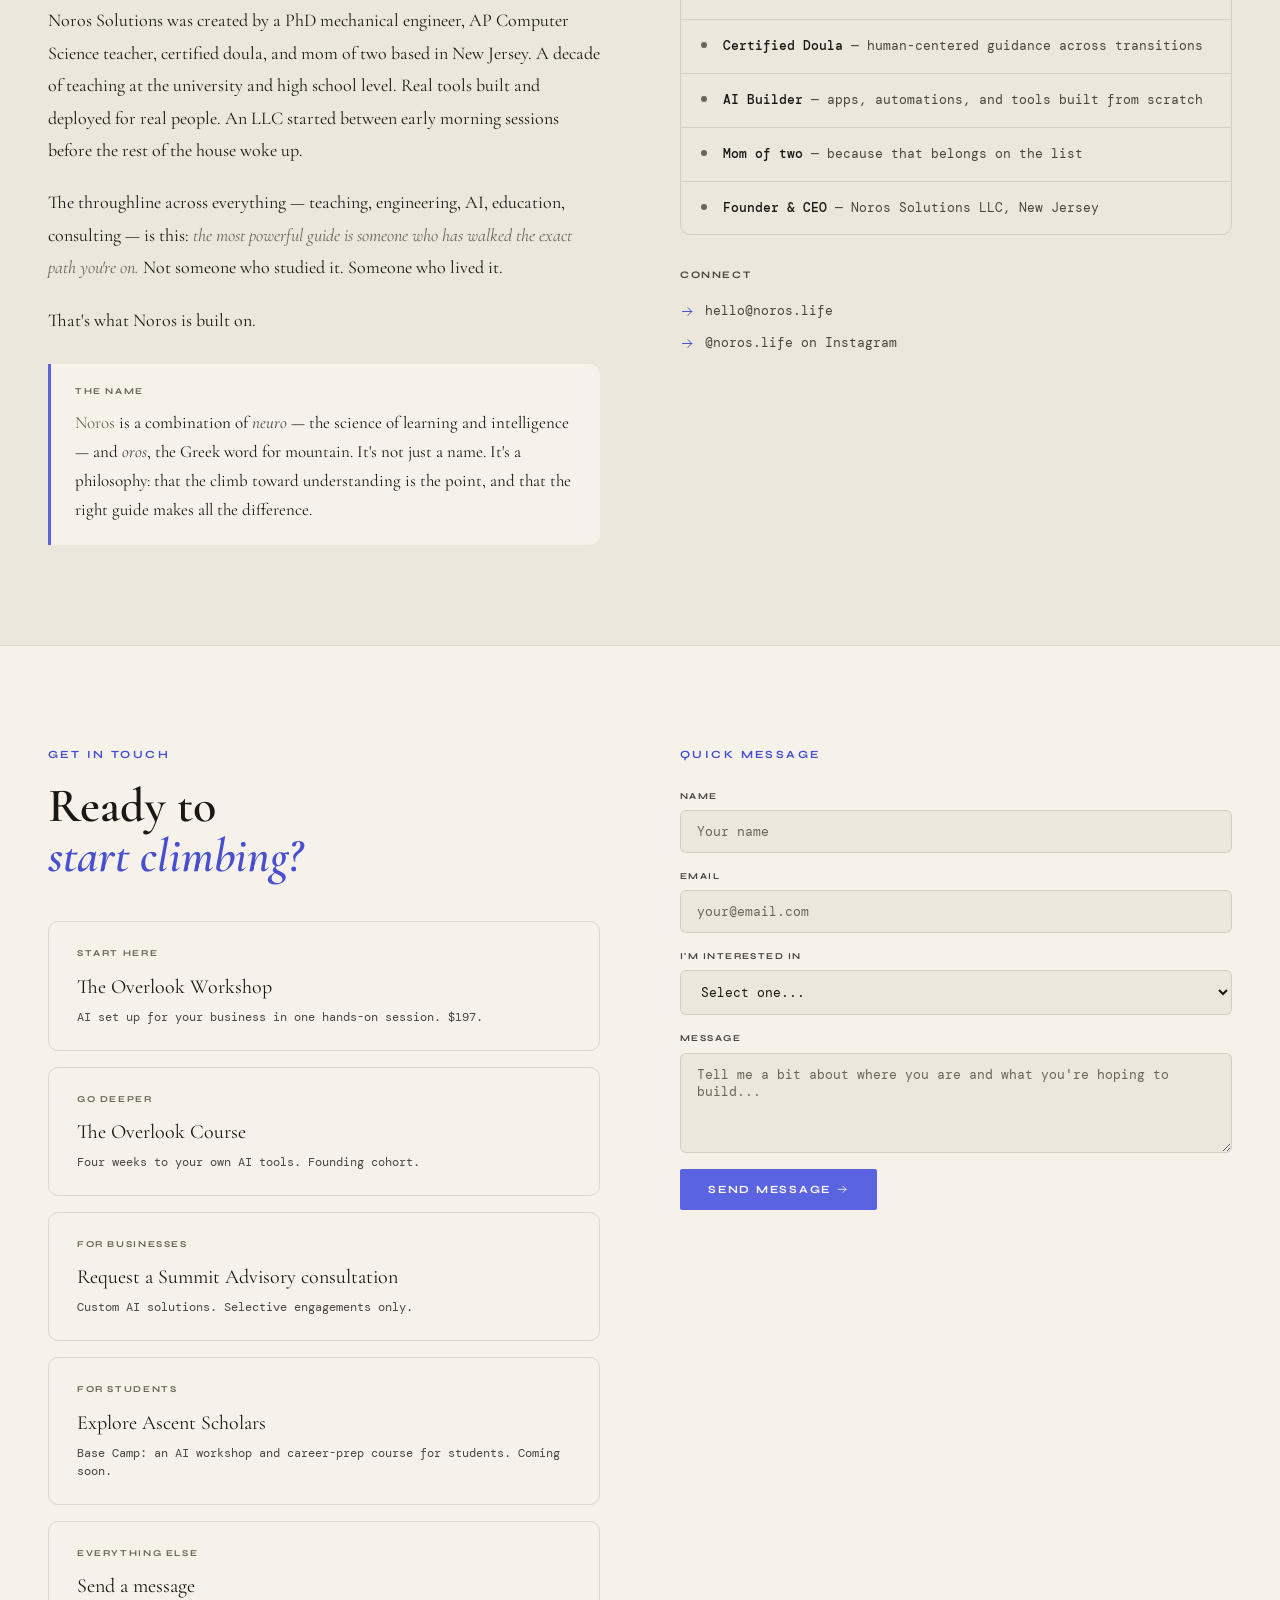
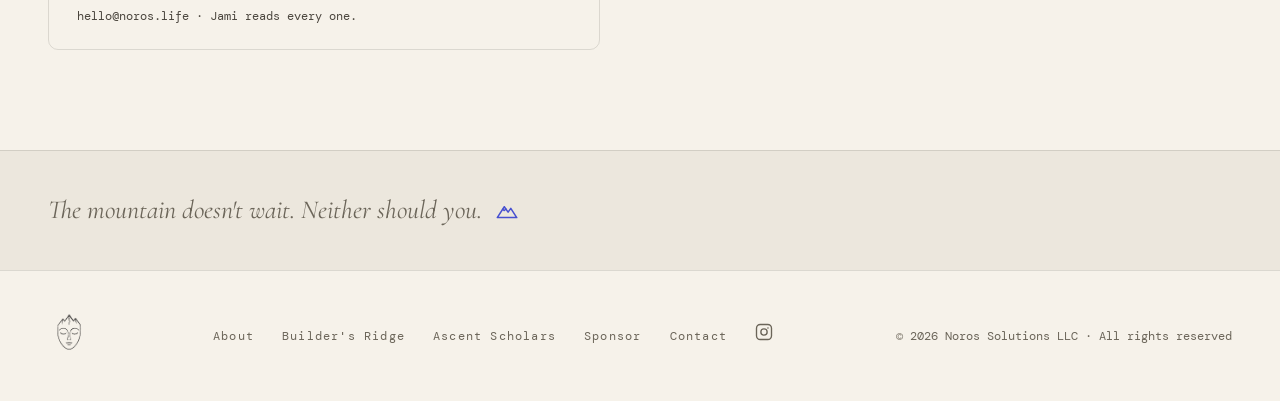
==== commit 1ac3aedb: "Move sponsorship off the homepage to sponsor.html (footer link) Co-Authored-By: Claude Opus 5.5 <nor" ====
--- a/index.html
+++ b/index.html
@@ -285,22 +285,6 @@
   #workshops .form-textarea::placeholder { color: var(--text-muted); }
   #workshops .form-select option { background: var(--surface); }
 
-  /* SPONSORSHIP */
-  #sponsorship { background: var(--bg); padding: 80px 48px; border-top: var(--rule); }
-  .sponsorship-inner { max-width: 1100px; margin: 0 auto; }
-  .sponsorship-header { max-width: 600px; margin-bottom: 48px; }
-  .sponsorship-intro { font-family: 'Cormorant Garamond', serif; font-size: 17px; line-height: 1.8; color: var(--text-secondary); margin-top: 16px; }
-  .sponsor-tiers { display: grid; grid-template-columns: repeat(3, 1fr); gap: 1px; background: var(--grid-gap); margin-bottom: 36px; }
-  .sponsor-tier { background: var(--bg); padding: 32px 28px; display: flex; flex-direction: column; }
-  .sponsor-tier-name { font-family: 'Syne', sans-serif; font-size: 10px; font-weight: 700; letter-spacing: 0.18em; text-transform: uppercase; color: var(--accent); margin-bottom: 12px; }
-  .sponsor-tier-desc { font-family: 'Cormorant Garamond', serif; font-size: 16px; line-height: 1.7; color: var(--text-secondary); flex: 1; }
-  .sponsorship-cta { font-family: 'Syne', sans-serif; font-size: 10px; font-weight: 700; letter-spacing: 0.16em; text-transform: uppercase; color: var(--on-accent); background: var(--accent-fill); padding: 12px 24px; border-radius: 2px; text-decoration: none; display: inline-block; transition: opacity 0.2s; }
-  .sponsorship-cta:hover { opacity: 0.8; }
-
-  @media (max-width: 768px) {
-    #sponsorship { padding: 64px 24px; }
-    .sponsor-tiers { grid-template-columns: 1fr; }
-  }
 </style>
 </head>
 <body>
@@ -607,31 +591,6 @@
   </div>
 </section>
 
-<!-- SPONSORSHIP -->
-<section id="sponsorship" class="reveal">
-  <div class="sponsorship-inner">
-    <div class="sponsorship-header">
-      <div class="section-eyebrow">Sponsorship Interest?</div>
-      <h2 class="section-title" style="font-size:clamp(24px,3vw,36px);">Founding supporters<br><em>who believe in the mission.</em></h2>
-      <p class="sponsorship-intro">Noros is just getting started, and I'm looking for a few founding supporters who want to help bring practical AI education to our community.</p>
-    </div>
-    <div class="sponsor-tiers">
-      <div class="sponsor-tier">
-        <div class="sponsor-tier-name">Founding Partner</div>
-        <p class="sponsor-tier-desc">Recognized at every workshop and across our programs. Featured on the site, first look at new programs, and complimentary team seats.</p>
-      </div>
-      <div class="sponsor-tier">
-        <div class="sponsor-tier-name">Venue Partner</div>
-        <p class="sponsor-tier-desc">Provide a space — your team attends the workshop free or discounted, and a room full of neighbors gets to know your space. A trade, not a favor.</p>
-      </div>
-      <div class="sponsor-tier">
-        <div class="sponsor-tier-name">Friend of Noros</div>
-        <p class="sponsor-tier-desc">For supporters who believe in the mission. Your name on our Friends of Noros wall — because people who show up early deserve to be remembered.</p>
-      </div>
-    </div>
-    <a href="mailto:hello@noros.life?subject=Sponsorship%20inquiry" class="sponsorship-cta">Become a sponsor <svg class="i" aria-hidden="true"><use href="#i-arrow-r"/></svg></a>
-  </div>
-</section>
 
 <div class="mountain-footer">
   <div class="mountain-footer-text">The mountain doesn't wait. Neither should you. <span class="mountain-icon"><svg class="i" aria-hidden="true"><use href="#i-mountain"/></svg></span></div>
@@ -645,6 +604,7 @@
     <li><a href="#about">About</a></li>
     <li><a href="builders-ridge.html">Builder's Ridge</a></li>
     <li><a href="ascent-scholars.html">Ascent Scholars</a></li>
+    <li><a href="sponsor.html">Sponsor</a></li>
     <li><a href="mailto:hello@noros.life">Contact</a></li>
     <li>
       <a href="https://instagram.com/noros.life" target="_blank" rel="noopener" aria-label="Noros Solutions on Instagram" style="display:flex; align-items:center;">
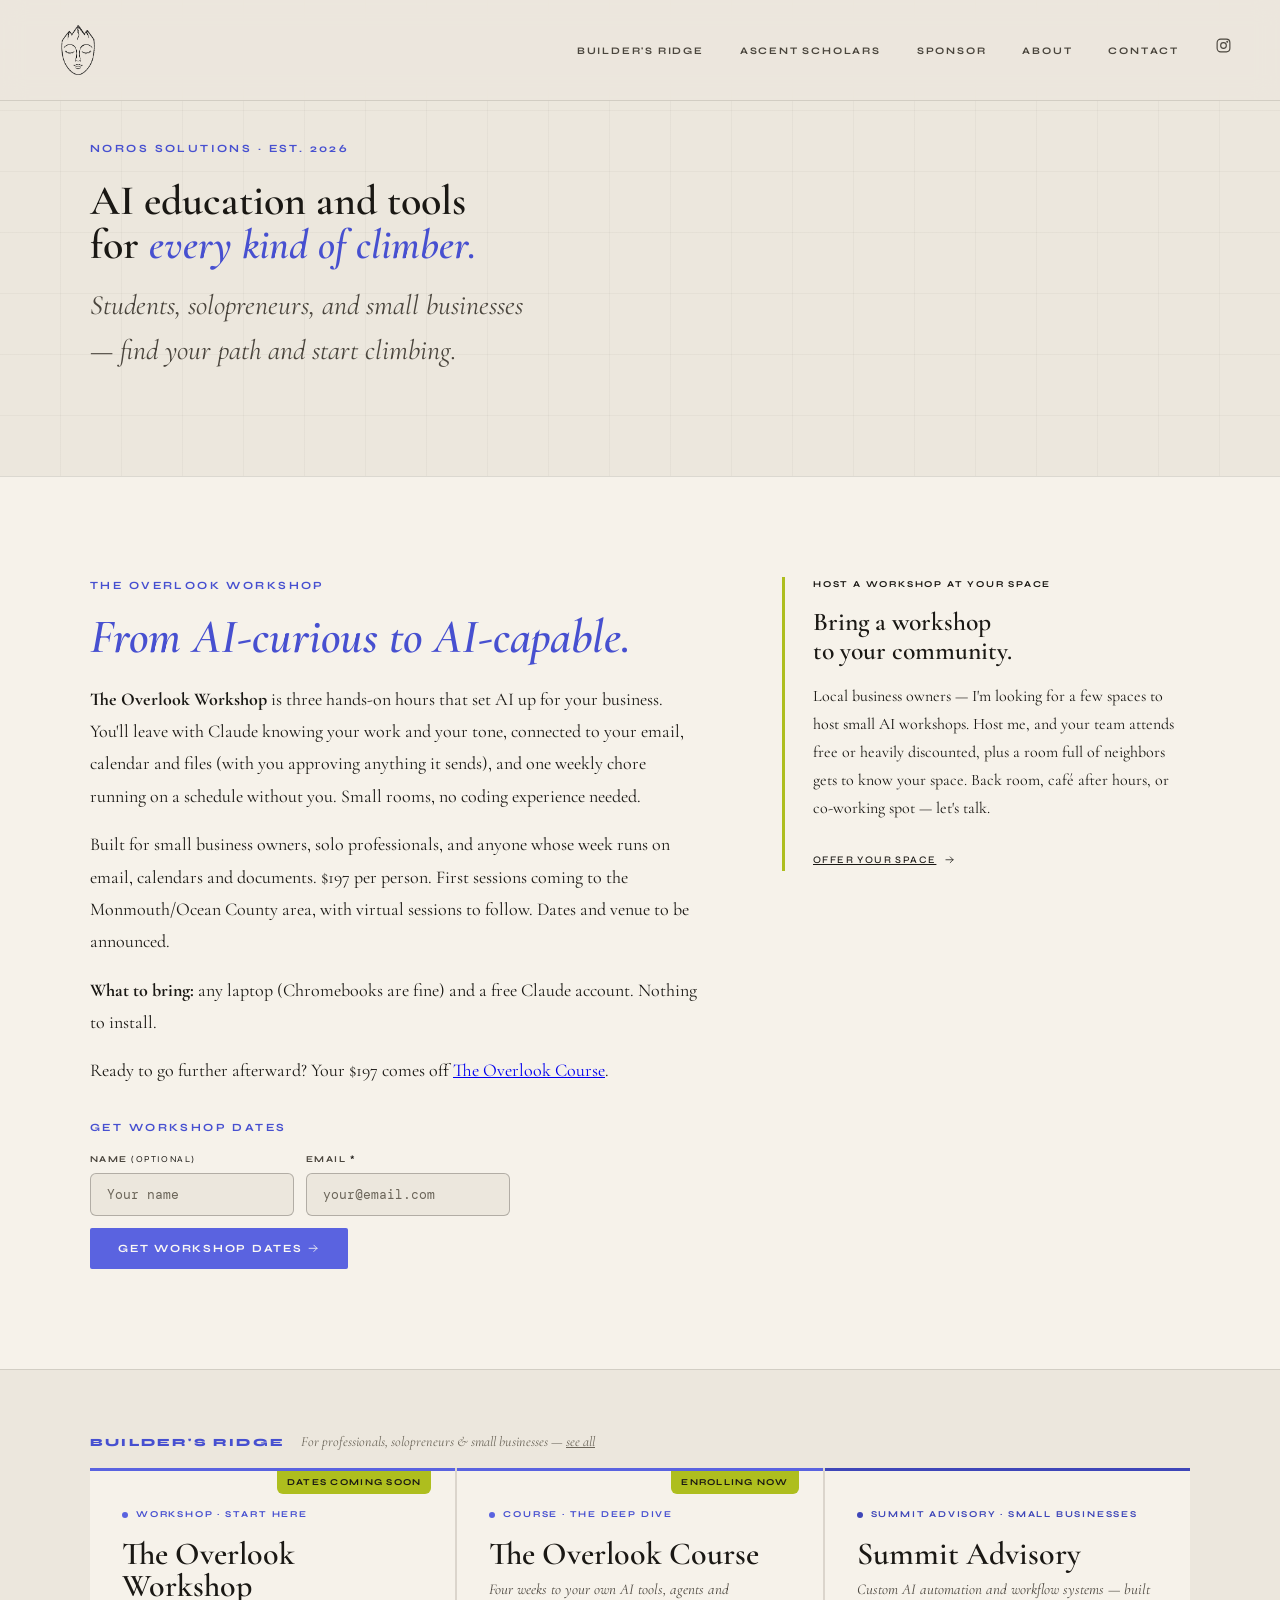
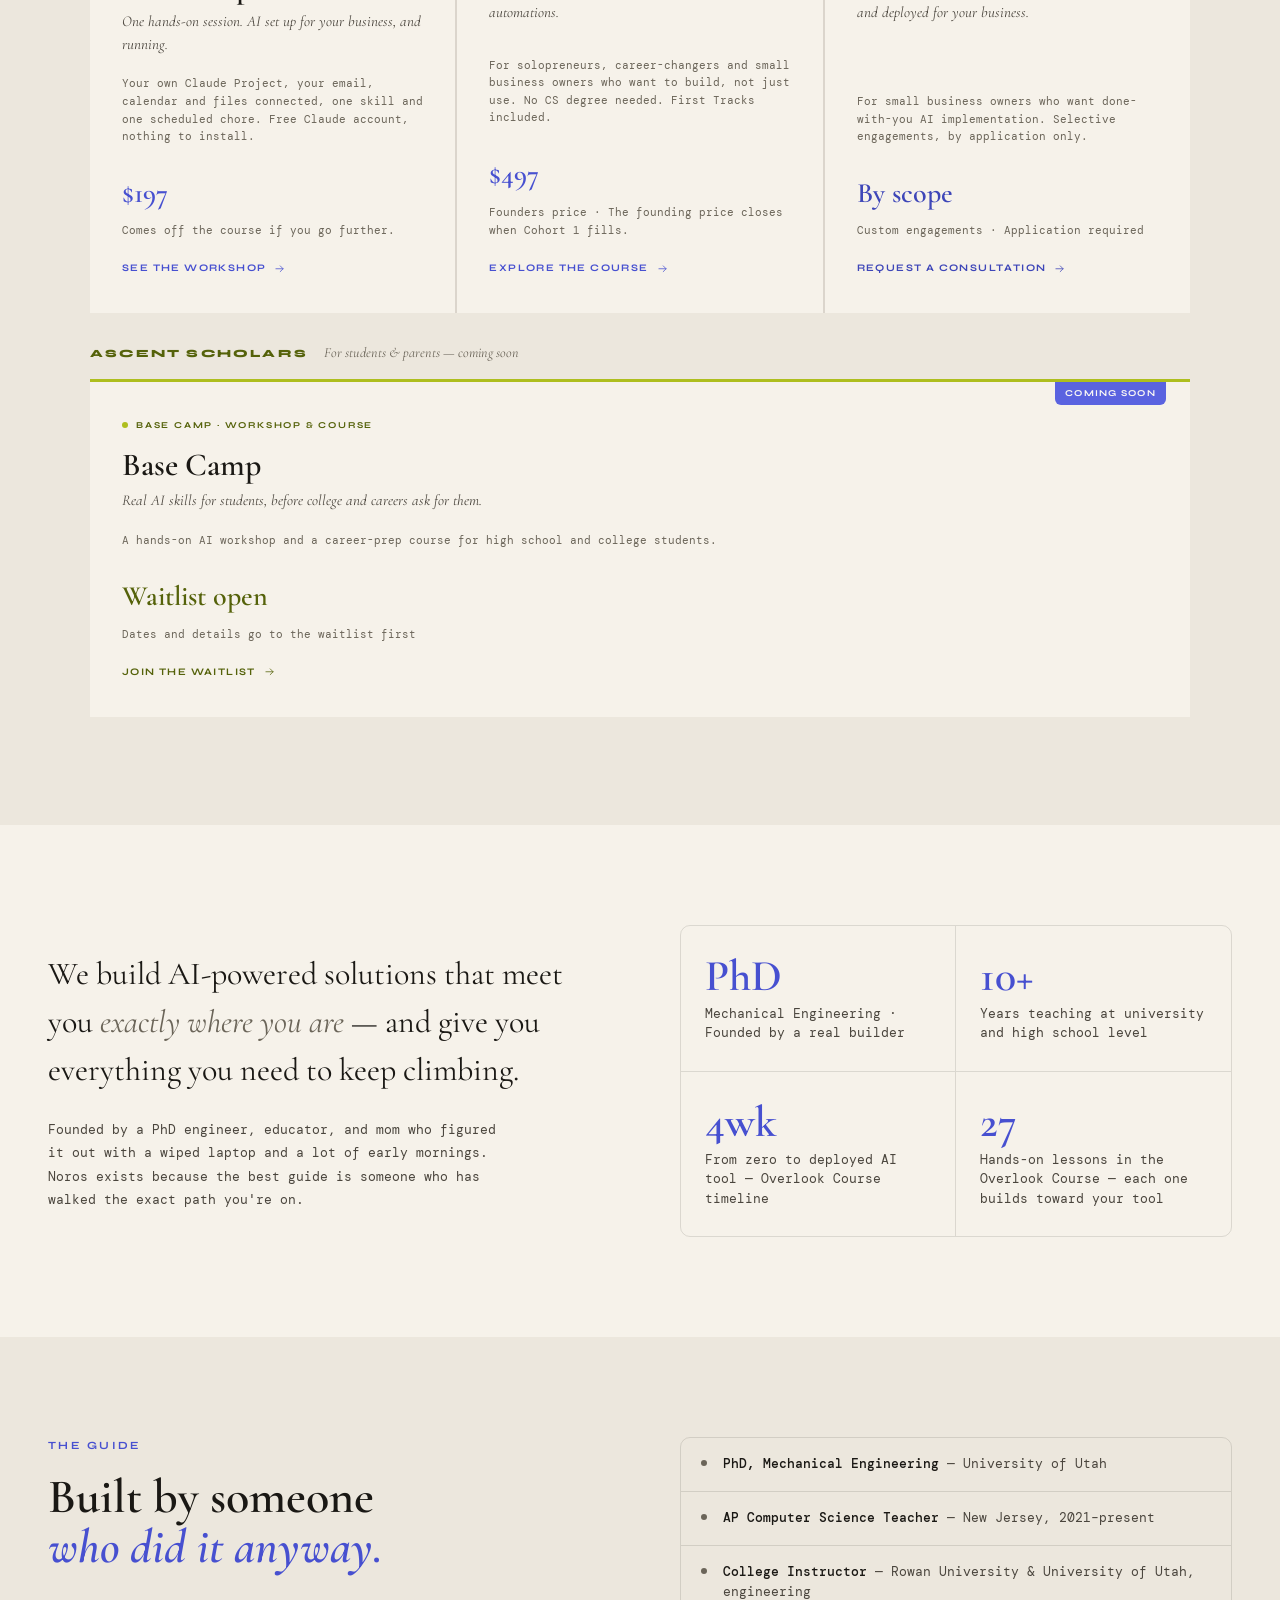
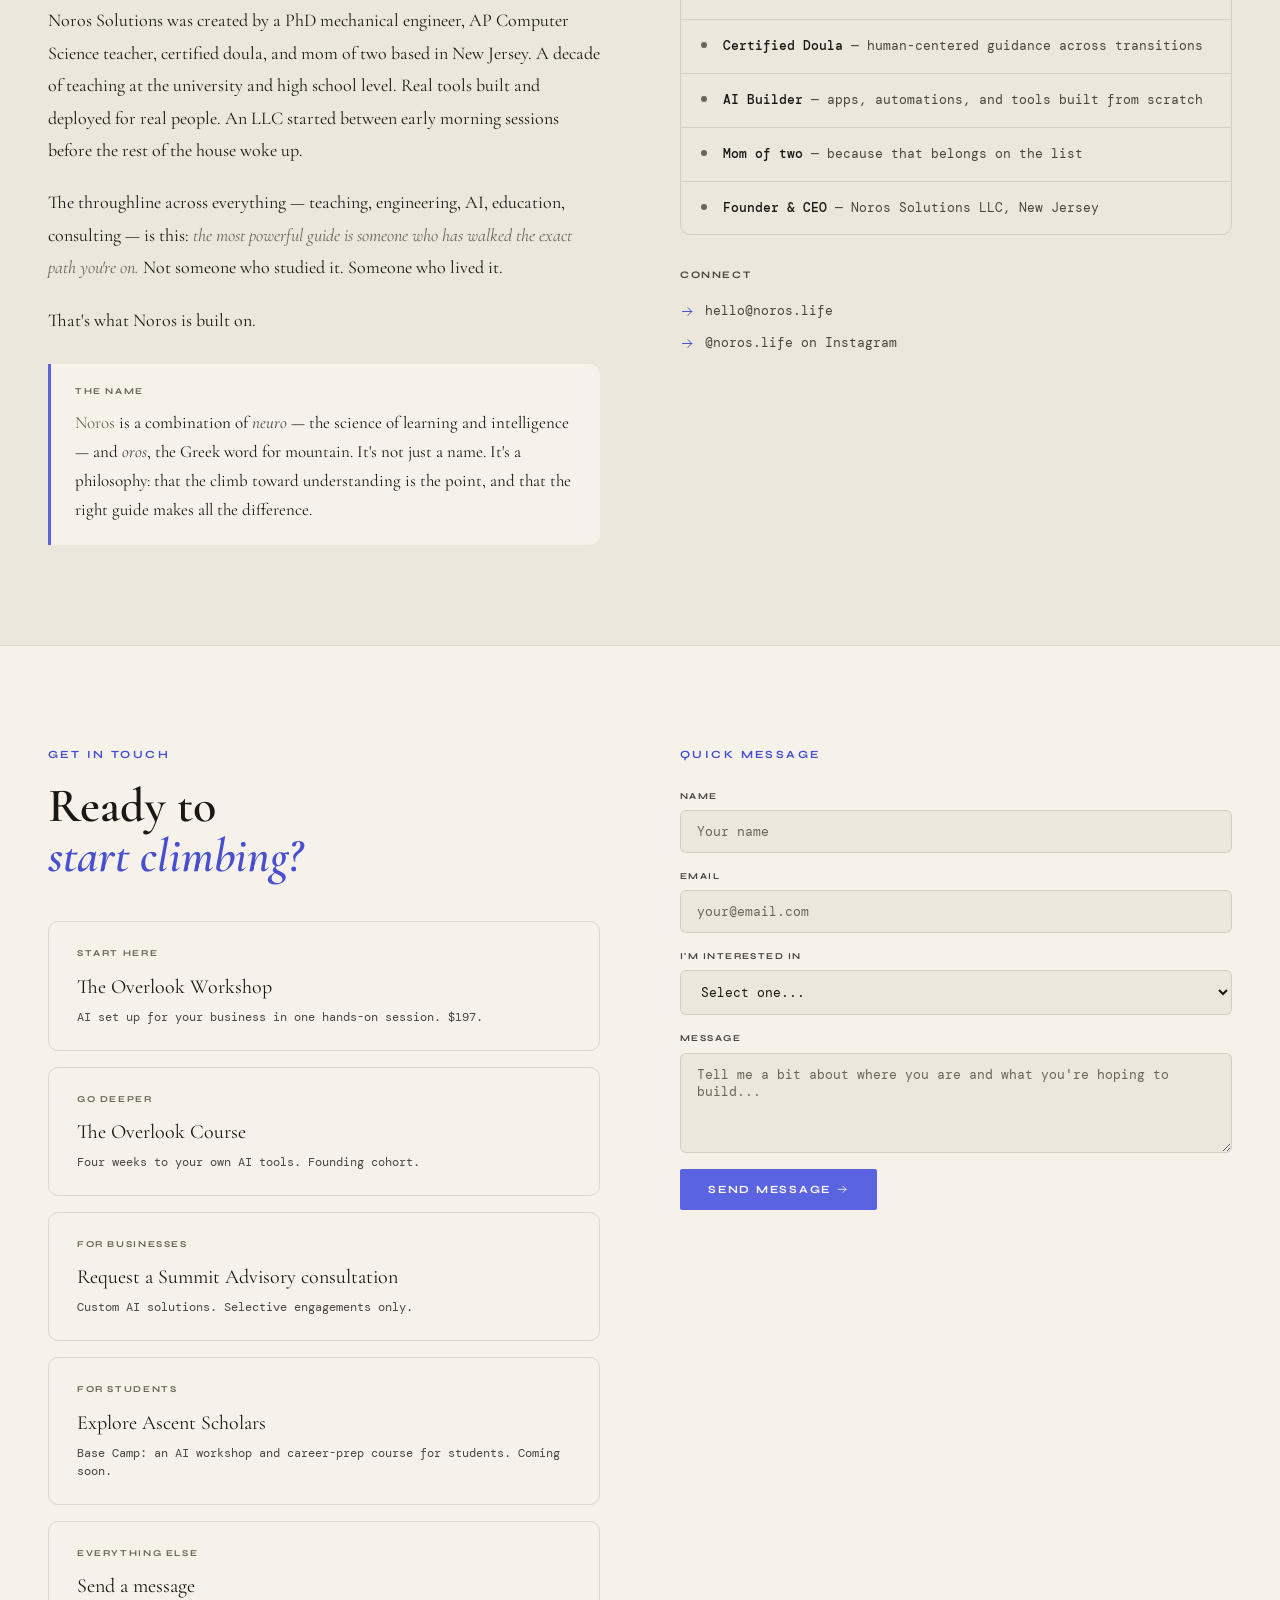
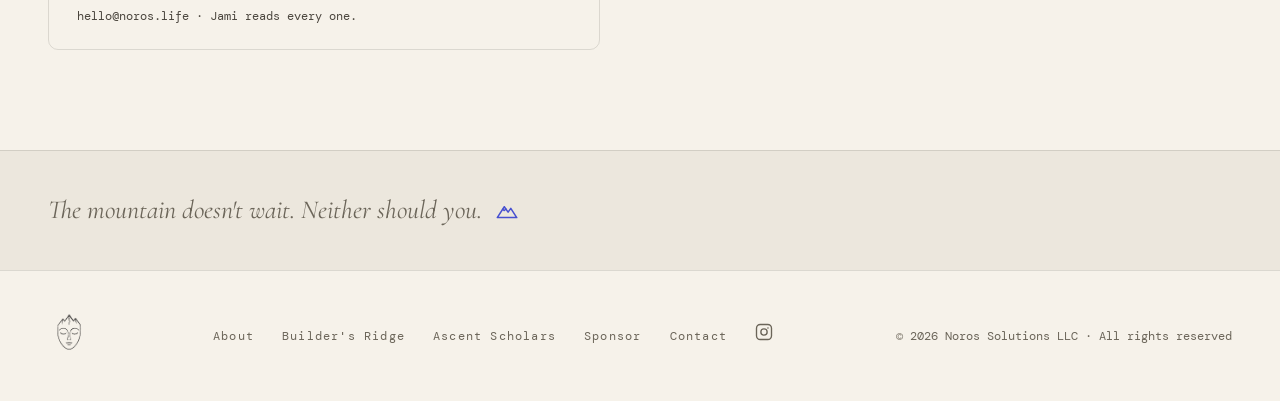
==== commit da089d4e: "Homepage menu: drop Workshops link, add Sponsor Co-Authored-By: Claude Opus 5.5 <noreply@anthropic.c" ====
--- a/index.html
+++ b/index.html
@@ -311,9 +311,9 @@
     <img src="/images/noros-logo.png" alt="Noros Solutions">
   </a>
   <ul class="nav-links" id="nav-links">
-    <li><a href="#workshops">Workshops</a></li>
     <li><a href="builders-ridge.html">Builder's Ridge</a></li>
     <li><a href="ascent-scholars.html">Ascent Scholars</a></li>
+    <li><a href="sponsor.html">Sponsor</a></li>
     <li><a href="#about">About</a></li>
     <li><a href="#contact">Contact</a></li>
     <li><a href="https://instagram.com/noros.life" target="_blank" rel="noopener" class="nav-ig" aria-label="Noros Solutions on Instagram"><svg class="i" aria-hidden="true"><use href="#i-instagram"/></svg><span class="nav-ig-label">Instagram</span></a></li>
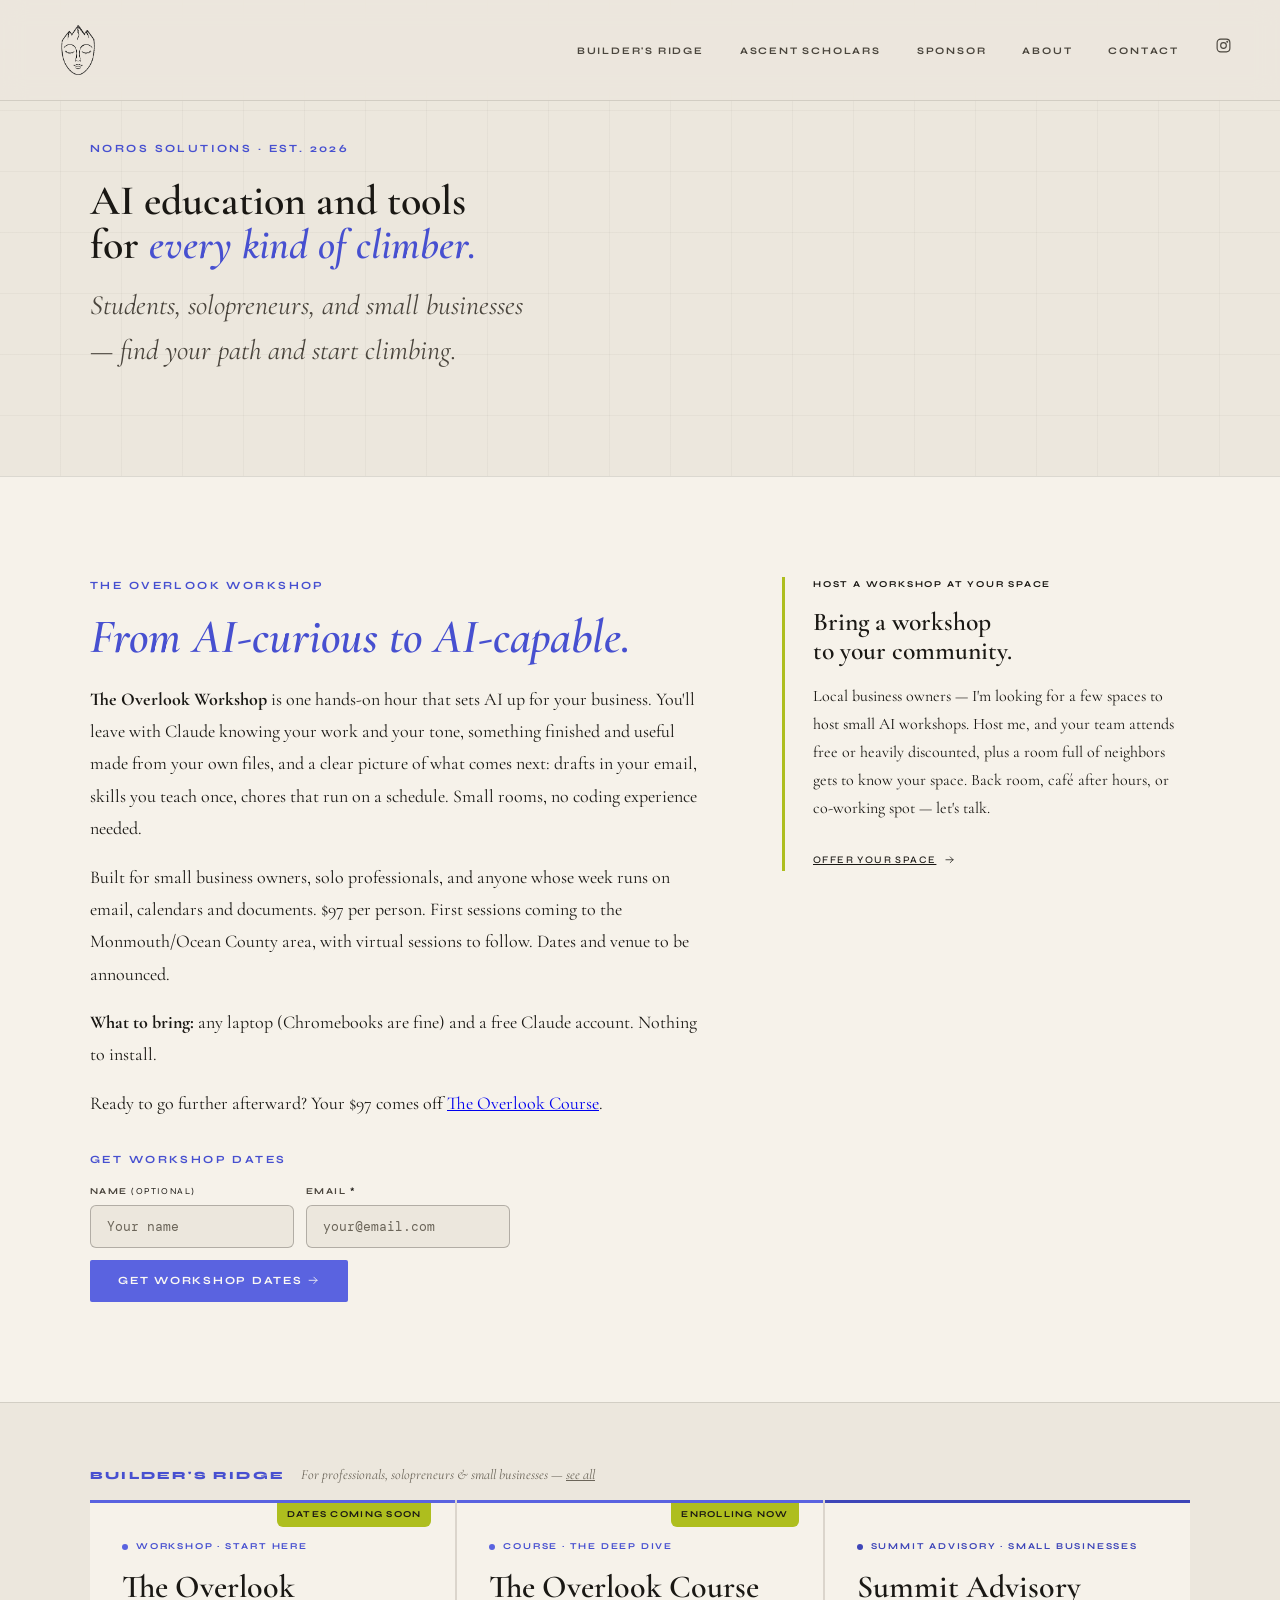
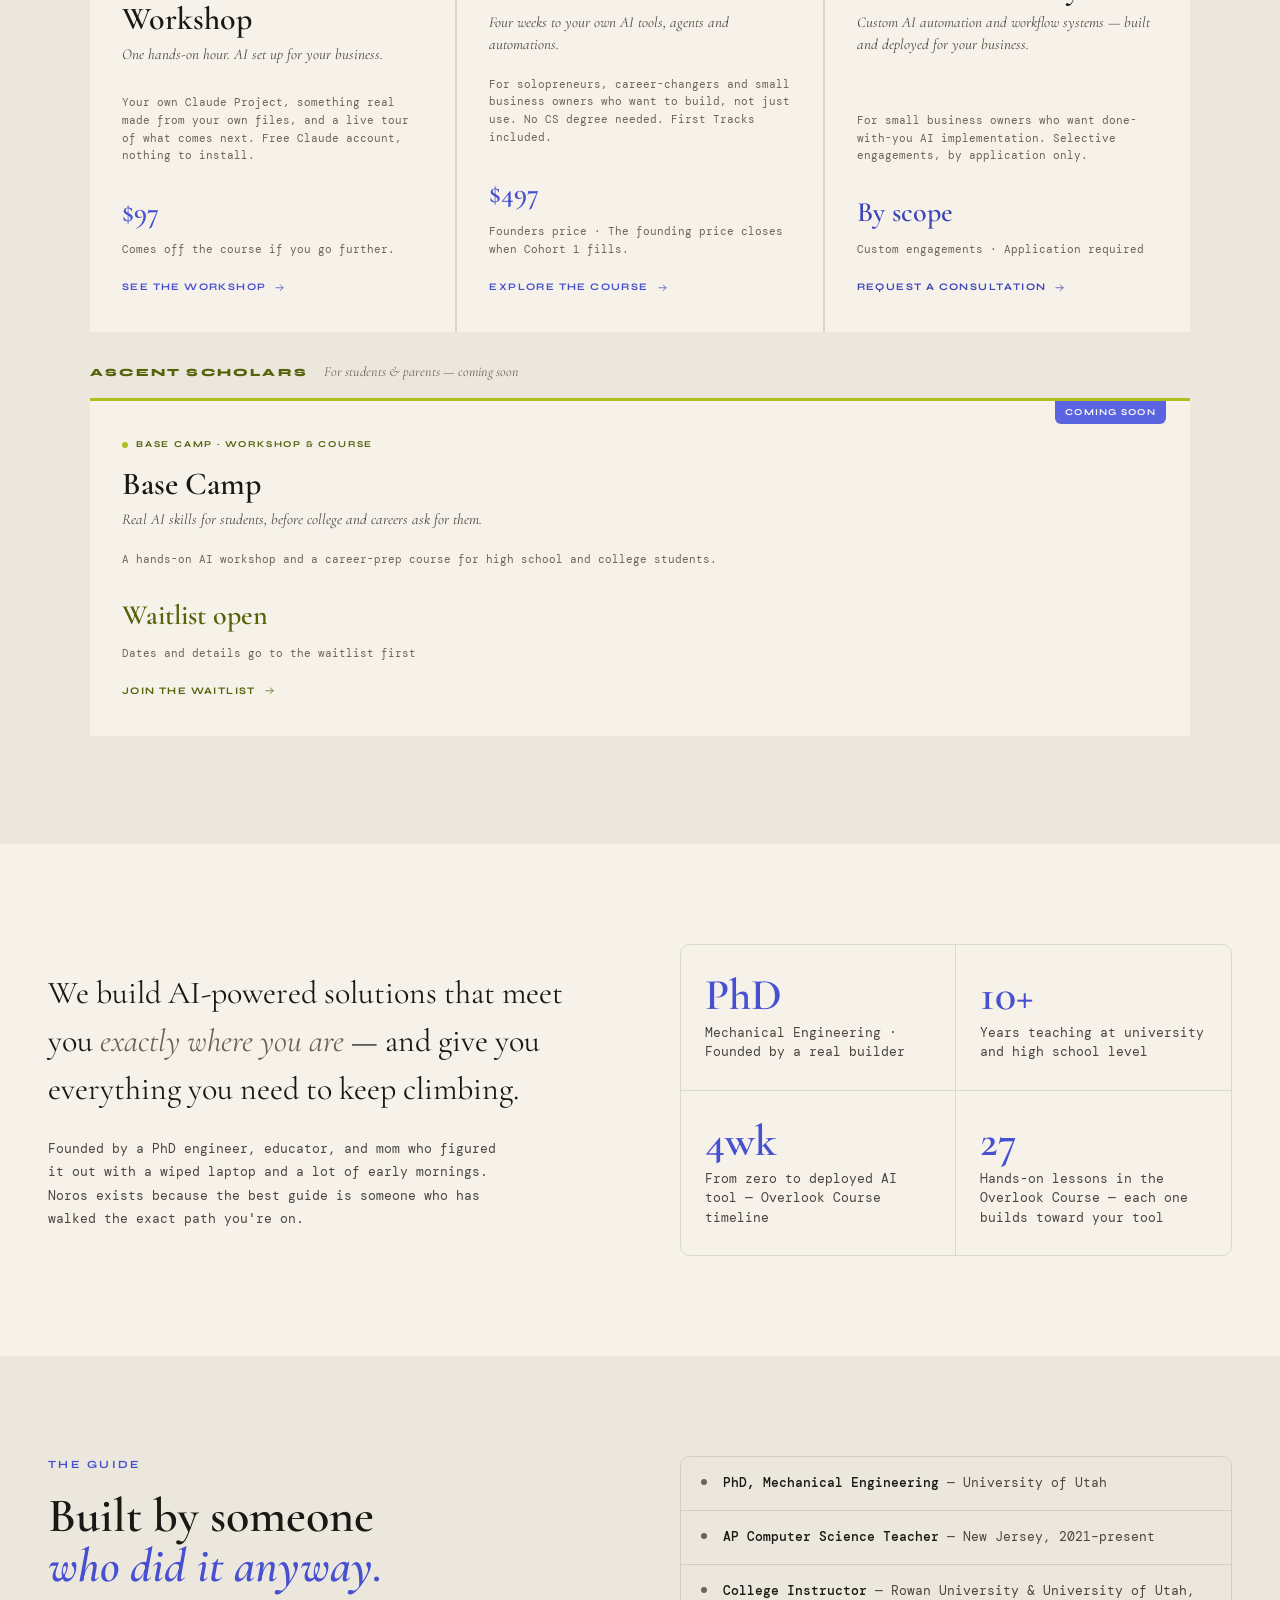
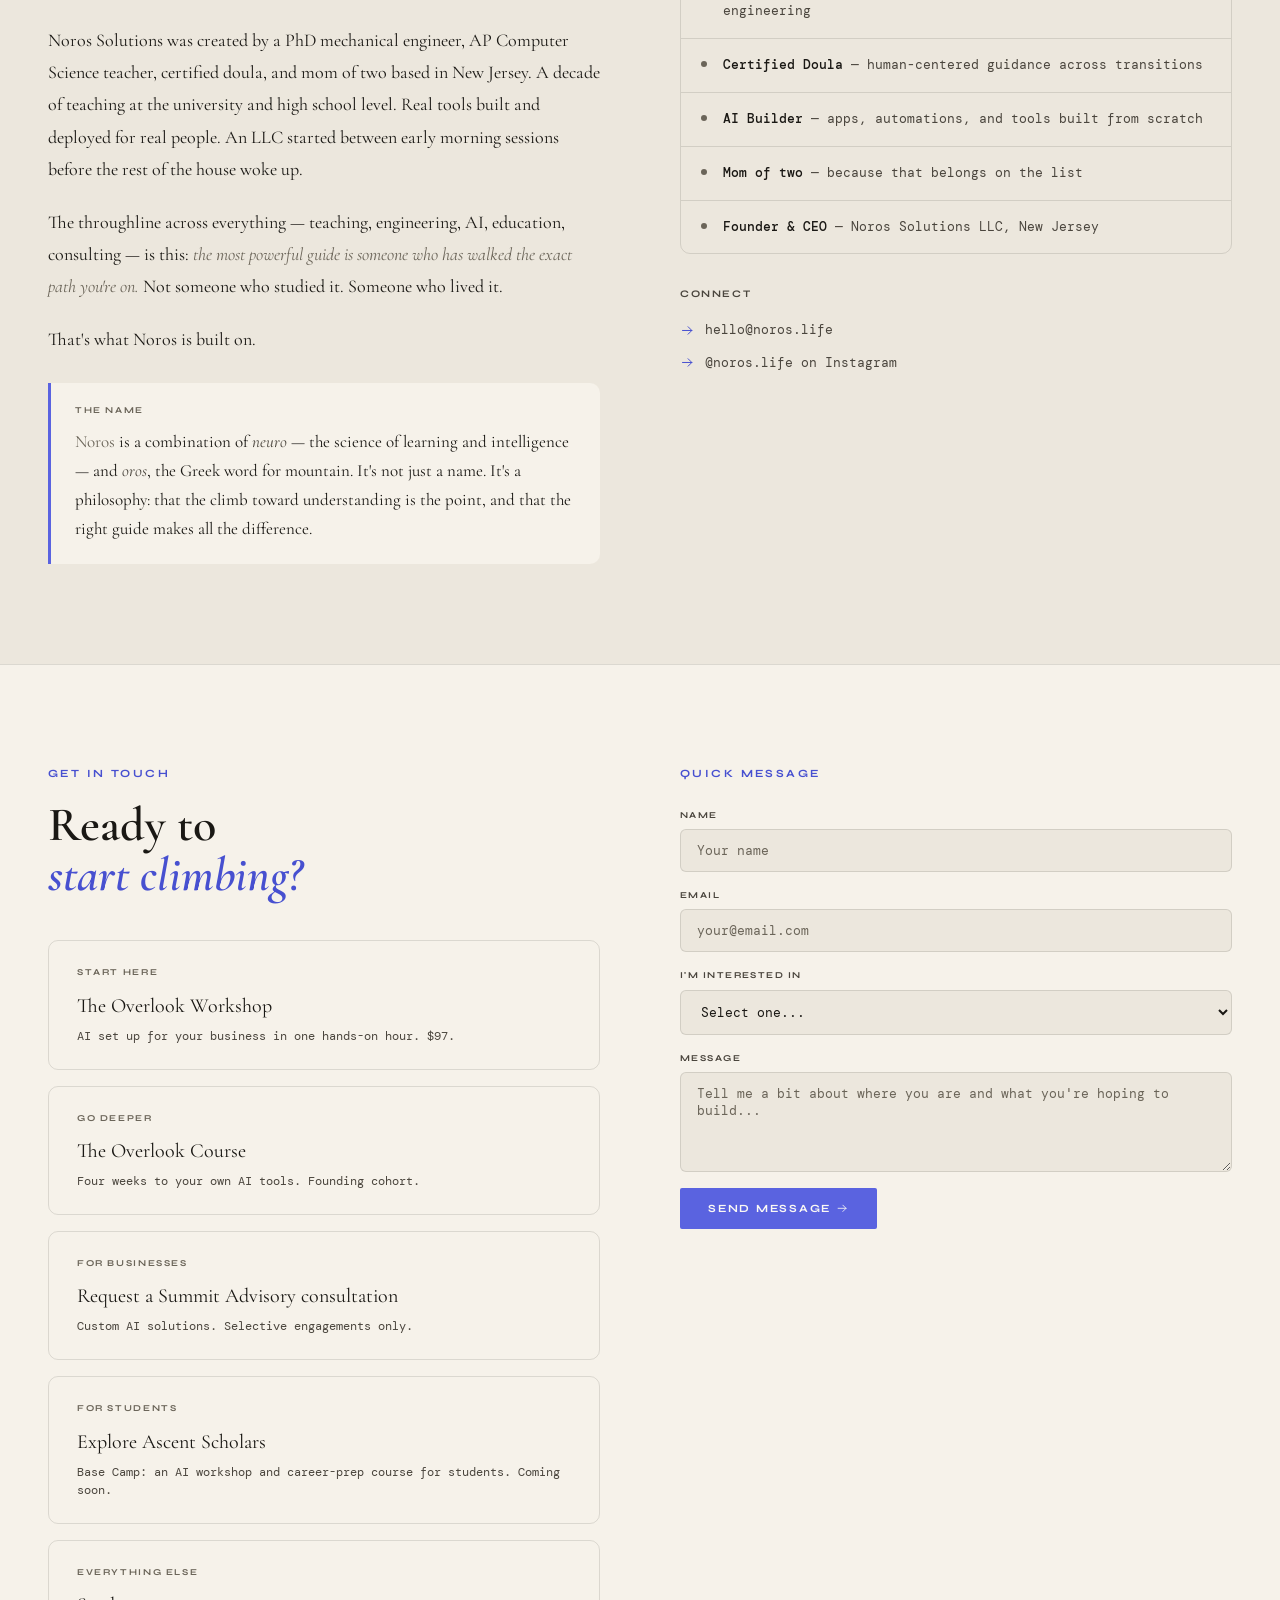
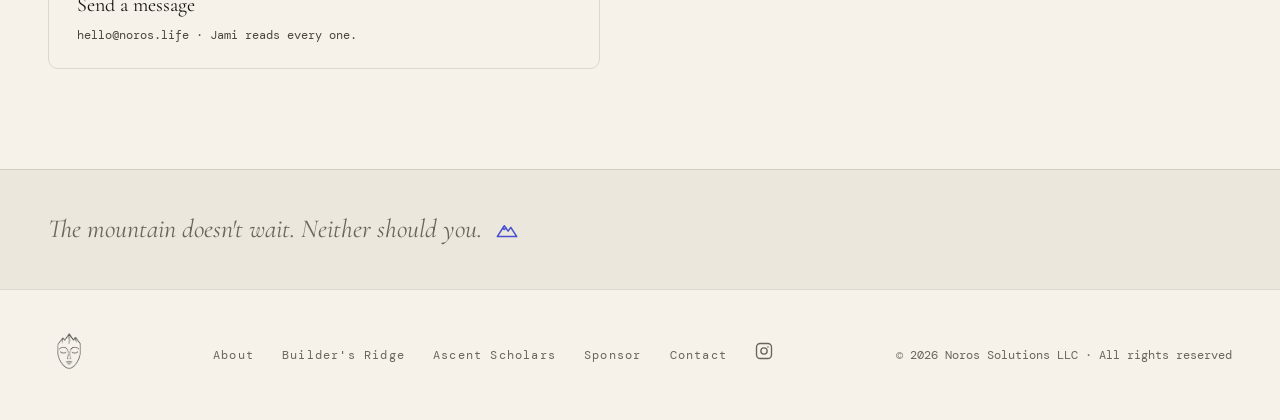
==== commit f7e9b69d: "Workshop: one hour, $97 (copy, prices, course credit line) across overlook, index, builders-ridge Co" ====
--- a/index.html
+++ b/index.html
@@ -346,10 +346,10 @@
       <div class="section-eyebrow">The Overlook Workshop</div>
       <h2 class="section-title"><em>From AI-curious to AI-capable.</em></h2>
       <div class="workshops-body">
-        <p><strong>The Overlook Workshop</strong> is three hands-on hours that set AI up for your business. You'll leave with Claude knowing your work and your tone, connected to your email, calendar and files (with you approving anything it sends), and one weekly chore running on a schedule without you. Small rooms, no coding experience needed.</p>
-        <p>Built for small business owners, solo professionals, and anyone whose week runs on email, calendars and documents. $197 per person. First sessions coming to the Monmouth/Ocean County area, with virtual sessions to follow. Dates and venue to be announced.</p>
+        <p><strong>The Overlook Workshop</strong> is one hands-on hour that sets AI up for your business. You'll leave with Claude knowing your work and your tone, something finished and useful made from your own files, and a clear picture of what comes next: drafts in your email, skills you teach once, chores that run on a schedule. Small rooms, no coding experience needed.</p>
+        <p>Built for small business owners, solo professionals, and anyone whose week runs on email, calendars and documents. $97 per person. First sessions coming to the Monmouth/Ocean County area, with virtual sessions to follow. Dates and venue to be announced.</p>
         <p><strong>What to bring:</strong> any laptop (Chromebooks are fine) and a free Claude account. Nothing to install.</p>
-        <p>Ready to go further afterward? Your $197 comes off <a href="overlook.html#course">The Overlook Course</a>.</p>
+        <p>Ready to go further afterward? Your $97 comes off <a href="overlook.html#course">The Overlook Course</a>.</p>
       </div>
 
       <div id="workshop-form-wrap">
@@ -404,9 +404,9 @@
             Workshop · Start here
           </div>
           <div class="path-name">The Overlook Workshop</div>
-          <div class="path-tagline">One hands-on session. AI set up for your business, and running.</div>
-          <div class="path-audience">Your own Claude Project, your email, calendar and files connected, one skill and one scheduled chore. Free Claude account, nothing to install.</div>
-          <div class="path-price firsttracks">$197</div>
+          <div class="path-tagline">One hands-on hour. AI set up for your business.</div>
+          <div class="path-audience">Your own Claude Project, something real made from your own files, and a live tour of what comes next. Free Claude account, nothing to install.</div>
+          <div class="path-price firsttracks">$97</div>
           <div class="path-price-note">Comes off the course if you go further.</div>
           <span class="path-cta firsttracks">See the workshop <svg class="i" aria-hidden="true"><use href="#i-arrow-r"/></svg></span>
         </a>
@@ -536,7 +536,7 @@
       <a href="overlook.html#workshop" class="contact-option">
         <div class="contact-option-label">Start here</div>
         <div class="contact-option-title">The Overlook Workshop</div>
-        <div class="contact-option-desc">AI set up for your business in one hands-on session. $197.</div>
+        <div class="contact-option-desc">AI set up for your business in one hands-on hour. $97.</div>
       </a>
       <a href="overlook.html#course" class="contact-option">
         <div class="contact-option-label">Go deeper</div>
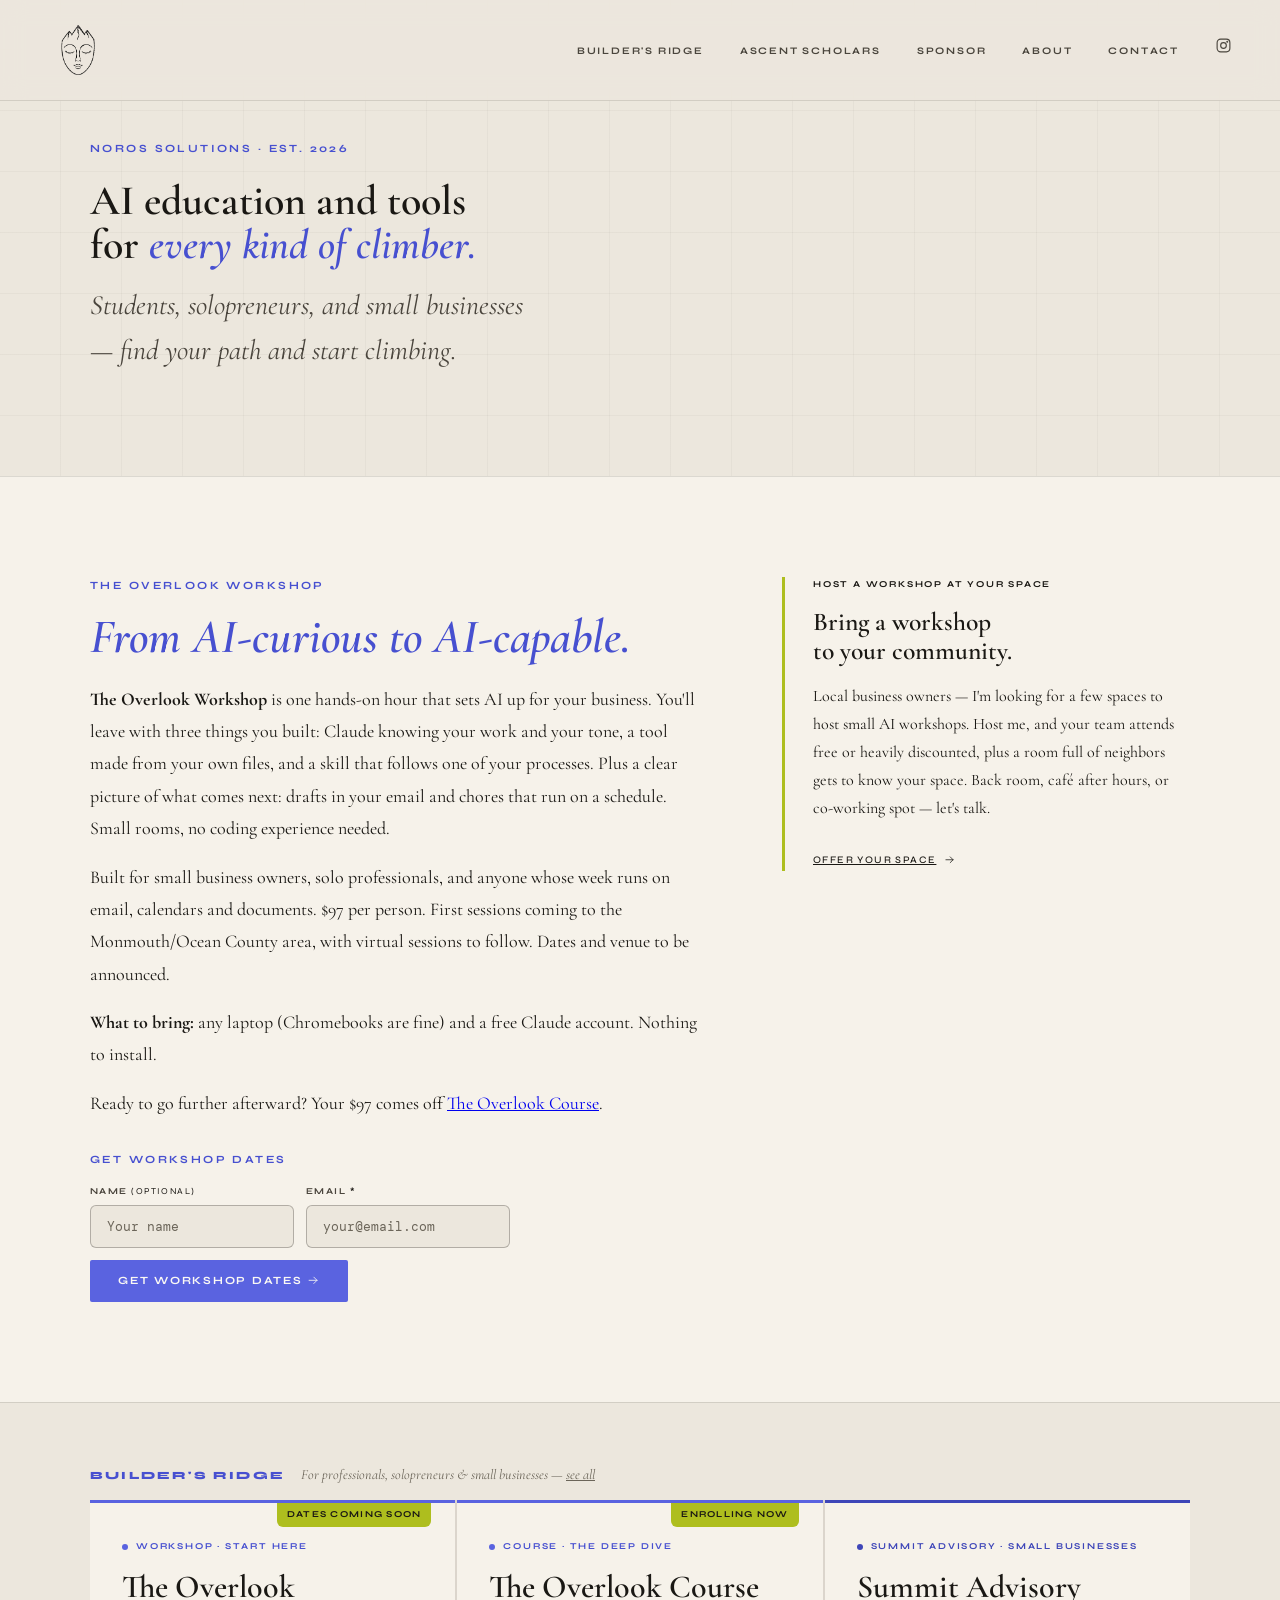
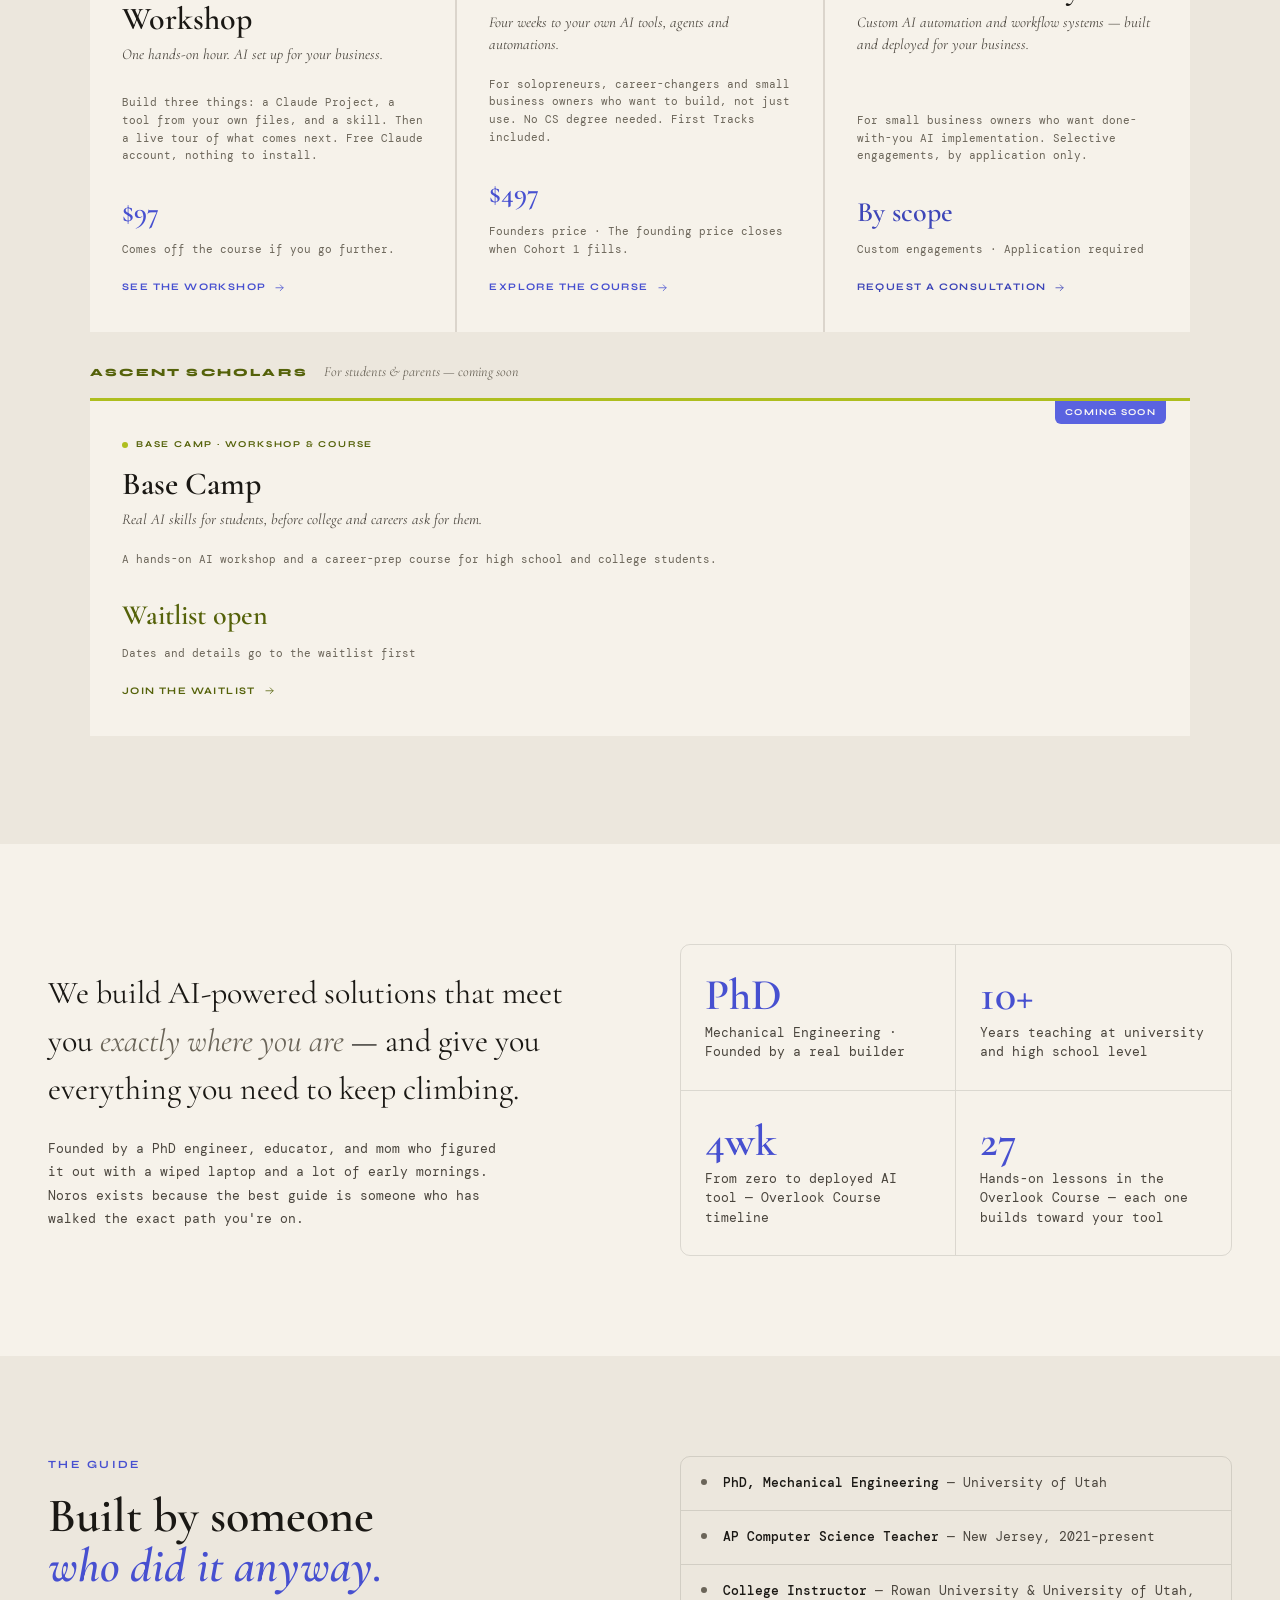
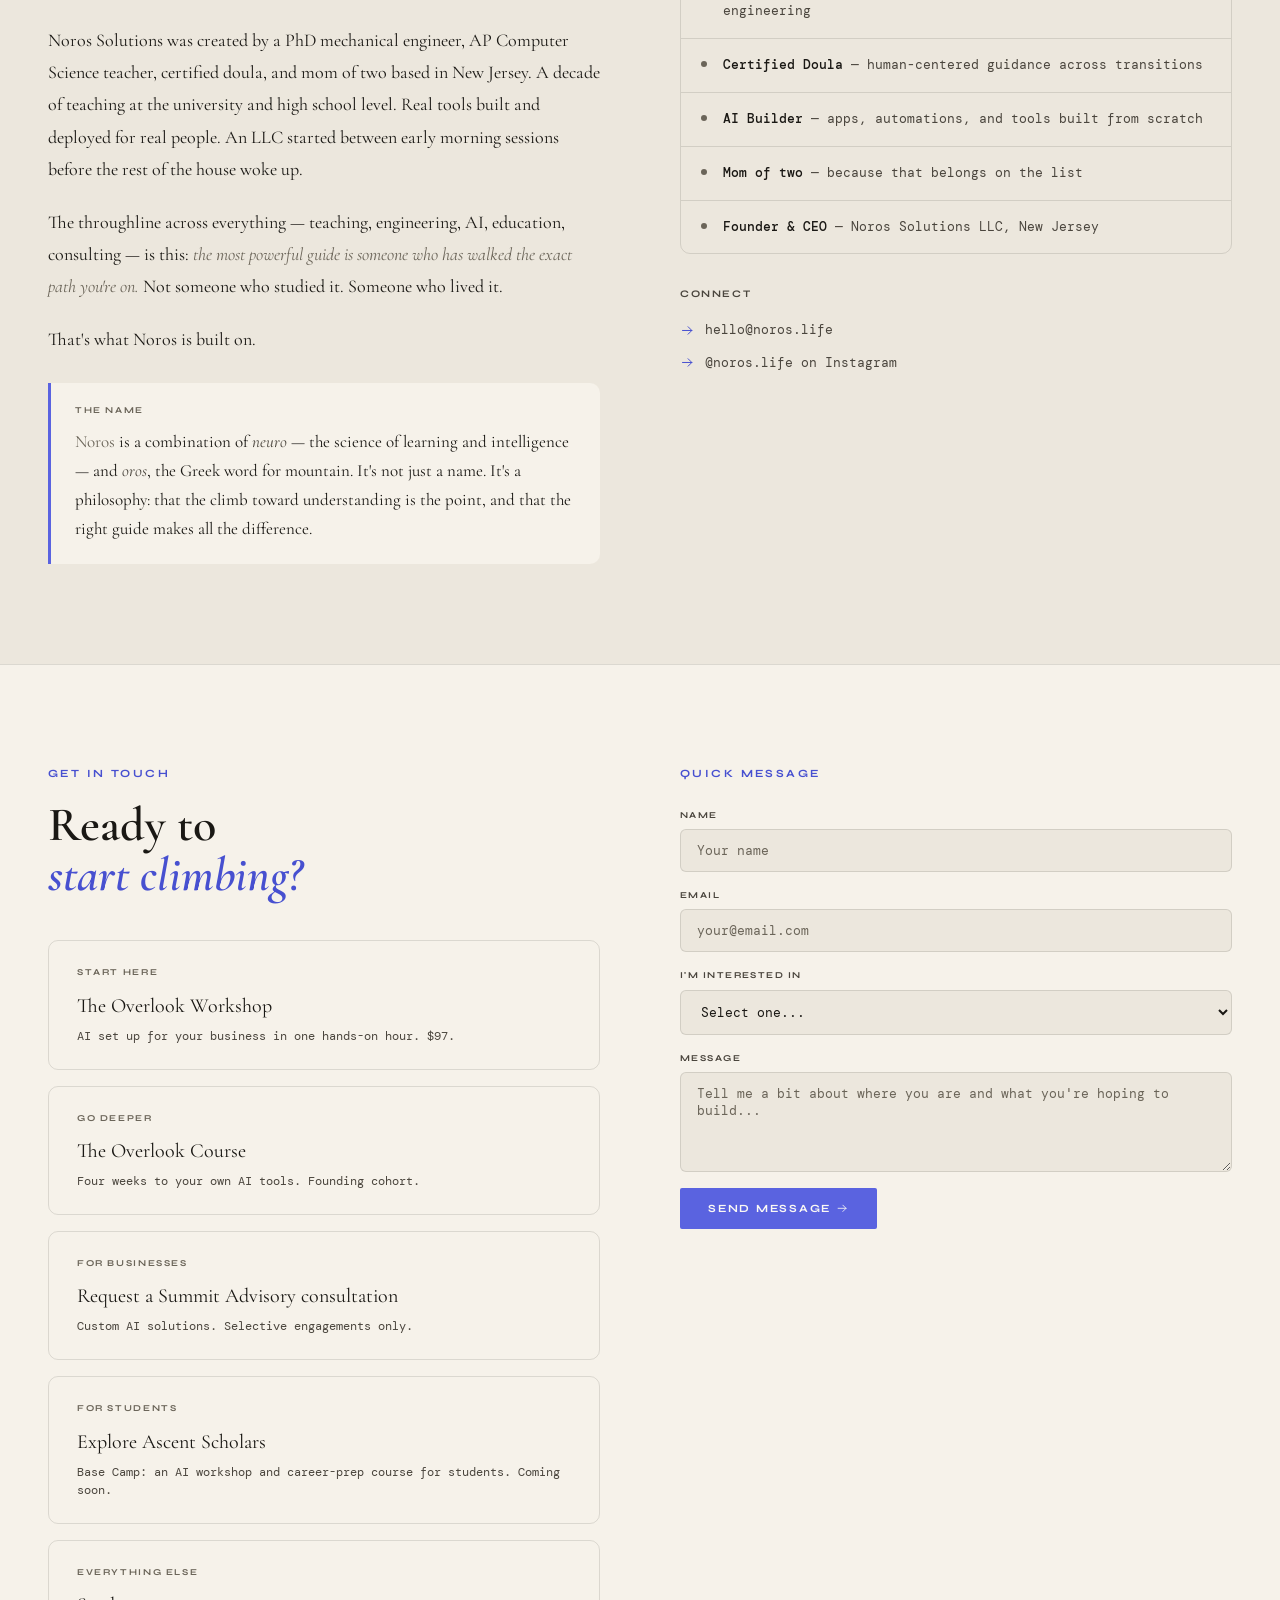
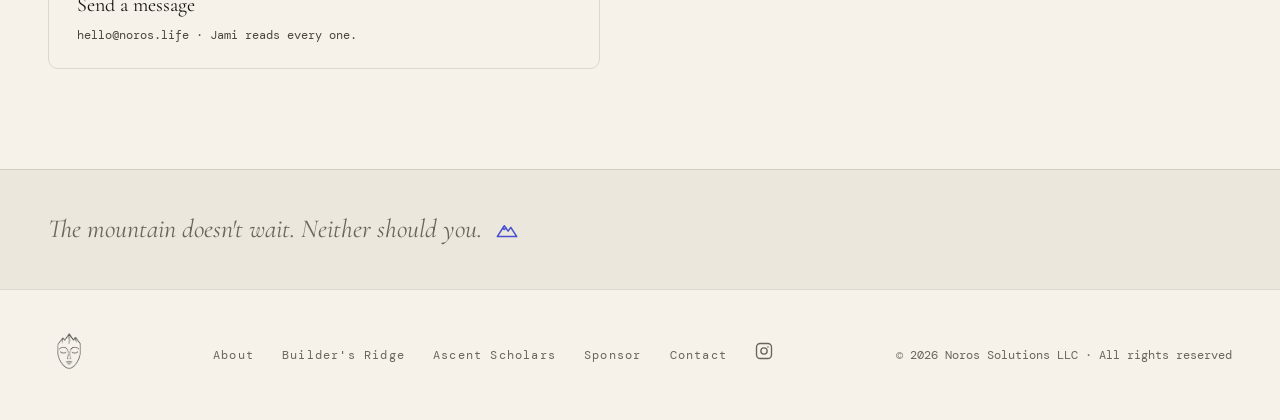
==== commit 809e0362: "Workshop copy: leave with three things you built (Project, tool, skill) Co-Authored-By: Claude Opus " ====
--- a/index.html
+++ b/index.html
@@ -346,7 +346,7 @@
       <div class="section-eyebrow">The Overlook Workshop</div>
       <h2 class="section-title"><em>From AI-curious to AI-capable.</em></h2>
       <div class="workshops-body">
-        <p><strong>The Overlook Workshop</strong> is one hands-on hour that sets AI up for your business. You'll leave with Claude knowing your work and your tone, something finished and useful made from your own files, and a clear picture of what comes next: drafts in your email, skills you teach once, chores that run on a schedule. Small rooms, no coding experience needed.</p>
+        <p><strong>The Overlook Workshop</strong> is one hands-on hour that sets AI up for your business. You'll leave with three things you built: Claude knowing your work and your tone, a tool made from your own files, and a skill that follows one of your processes. Plus a clear picture of what comes next: drafts in your email and chores that run on a schedule. Small rooms, no coding experience needed.</p>
         <p>Built for small business owners, solo professionals, and anyone whose week runs on email, calendars and documents. $97 per person. First sessions coming to the Monmouth/Ocean County area, with virtual sessions to follow. Dates and venue to be announced.</p>
         <p><strong>What to bring:</strong> any laptop (Chromebooks are fine) and a free Claude account. Nothing to install.</p>
         <p>Ready to go further afterward? Your $97 comes off <a href="overlook.html#course">The Overlook Course</a>.</p>
@@ -405,7 +405,7 @@
           </div>
           <div class="path-name">The Overlook Workshop</div>
           <div class="path-tagline">One hands-on hour. AI set up for your business.</div>
-          <div class="path-audience">Your own Claude Project, something real made from your own files, and a live tour of what comes next. Free Claude account, nothing to install.</div>
+          <div class="path-audience">Build three things: a Claude Project, a tool from your own files, and a skill. Then a live tour of what comes next. Free Claude account, nothing to install.</div>
           <div class="path-price firsttracks">$97</div>
           <div class="path-price-note">Comes off the course if you go further.</div>
           <span class="path-cta firsttracks">See the workshop <svg class="i" aria-hidden="true"><use href="#i-arrow-r"/></svg></span>
